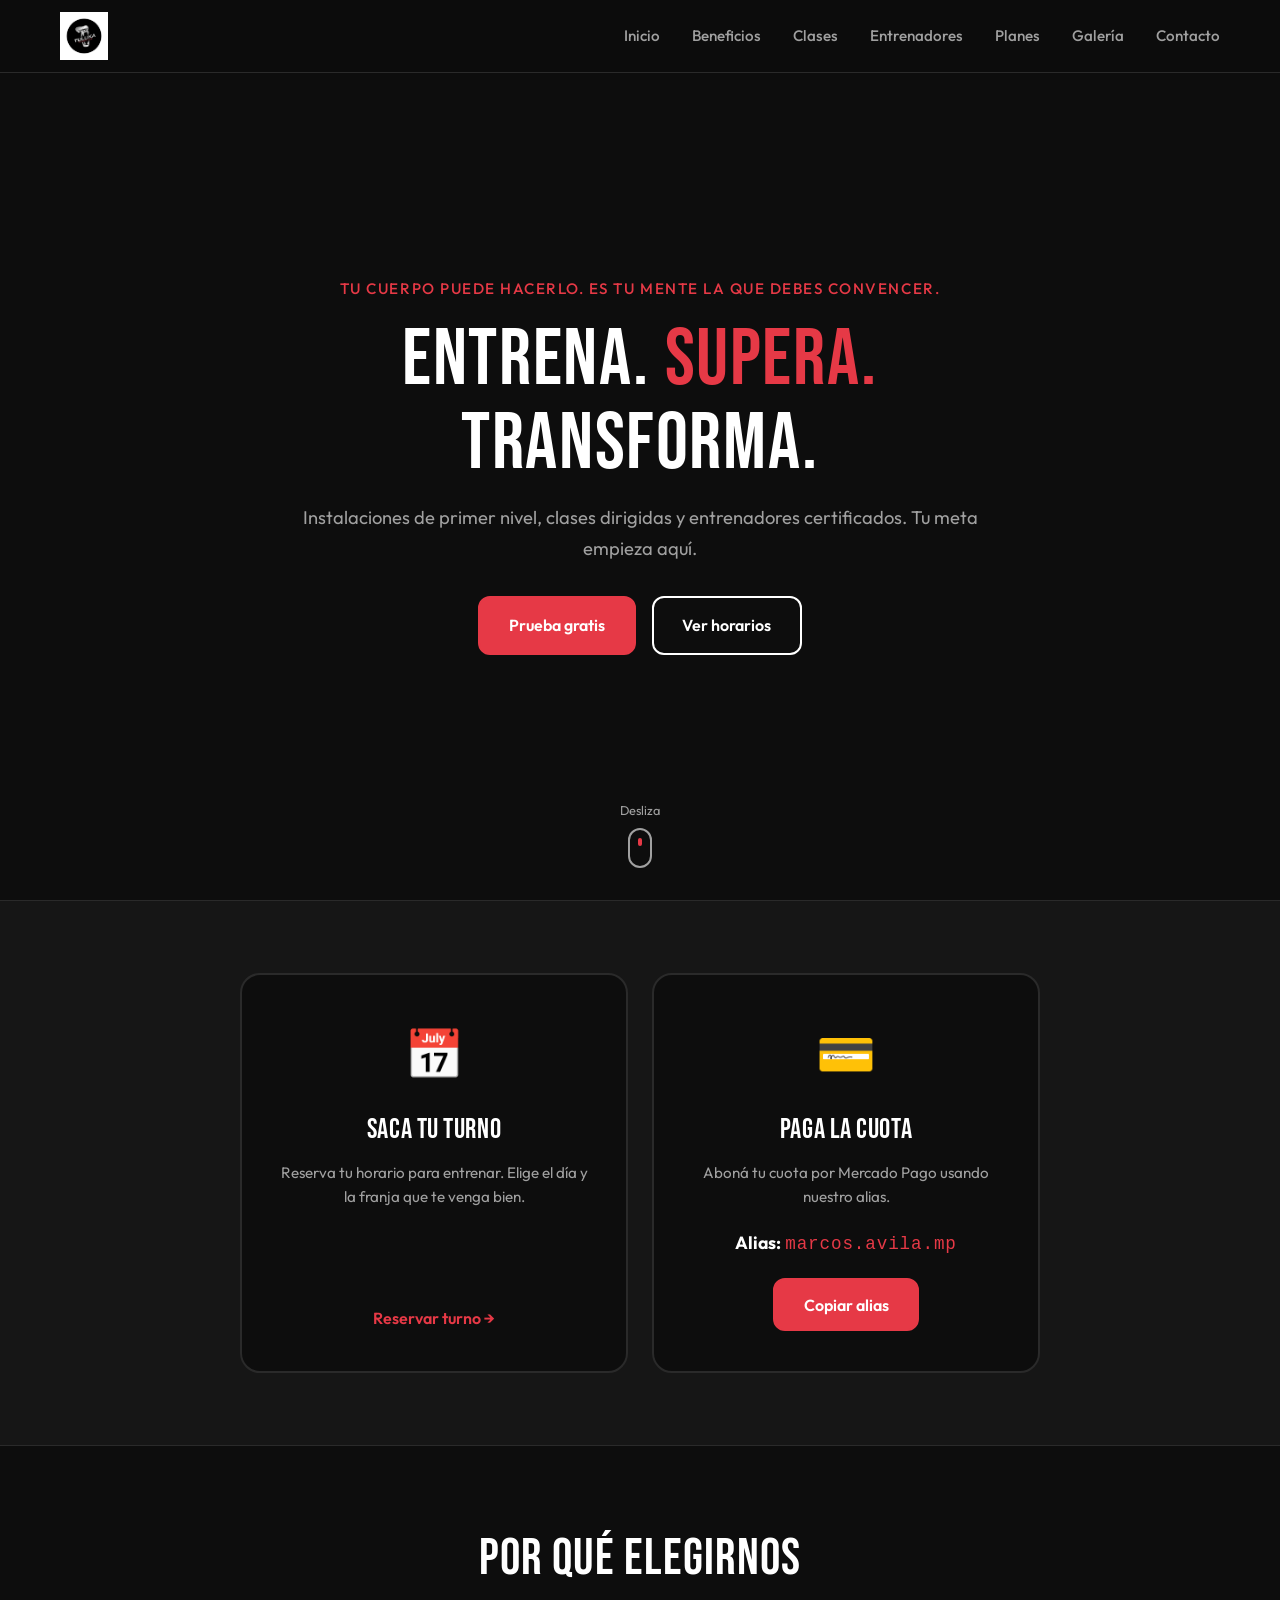
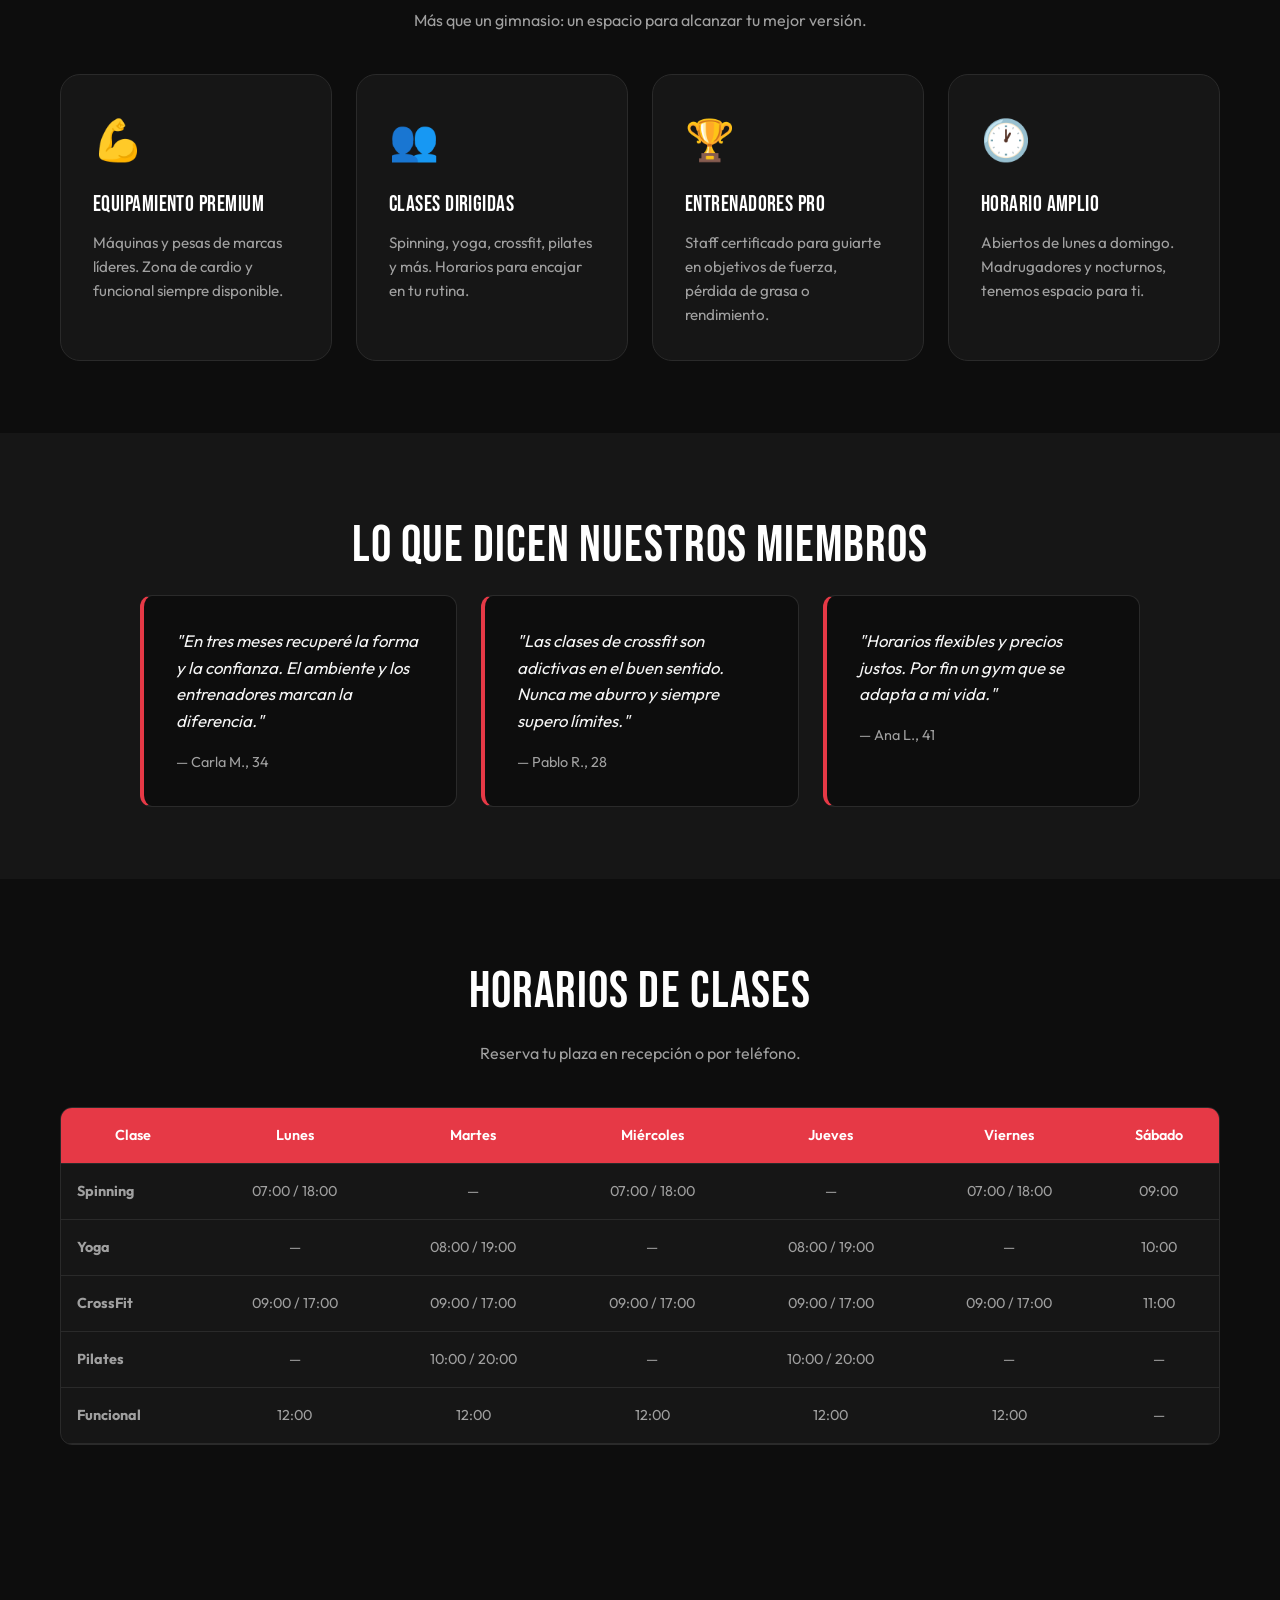
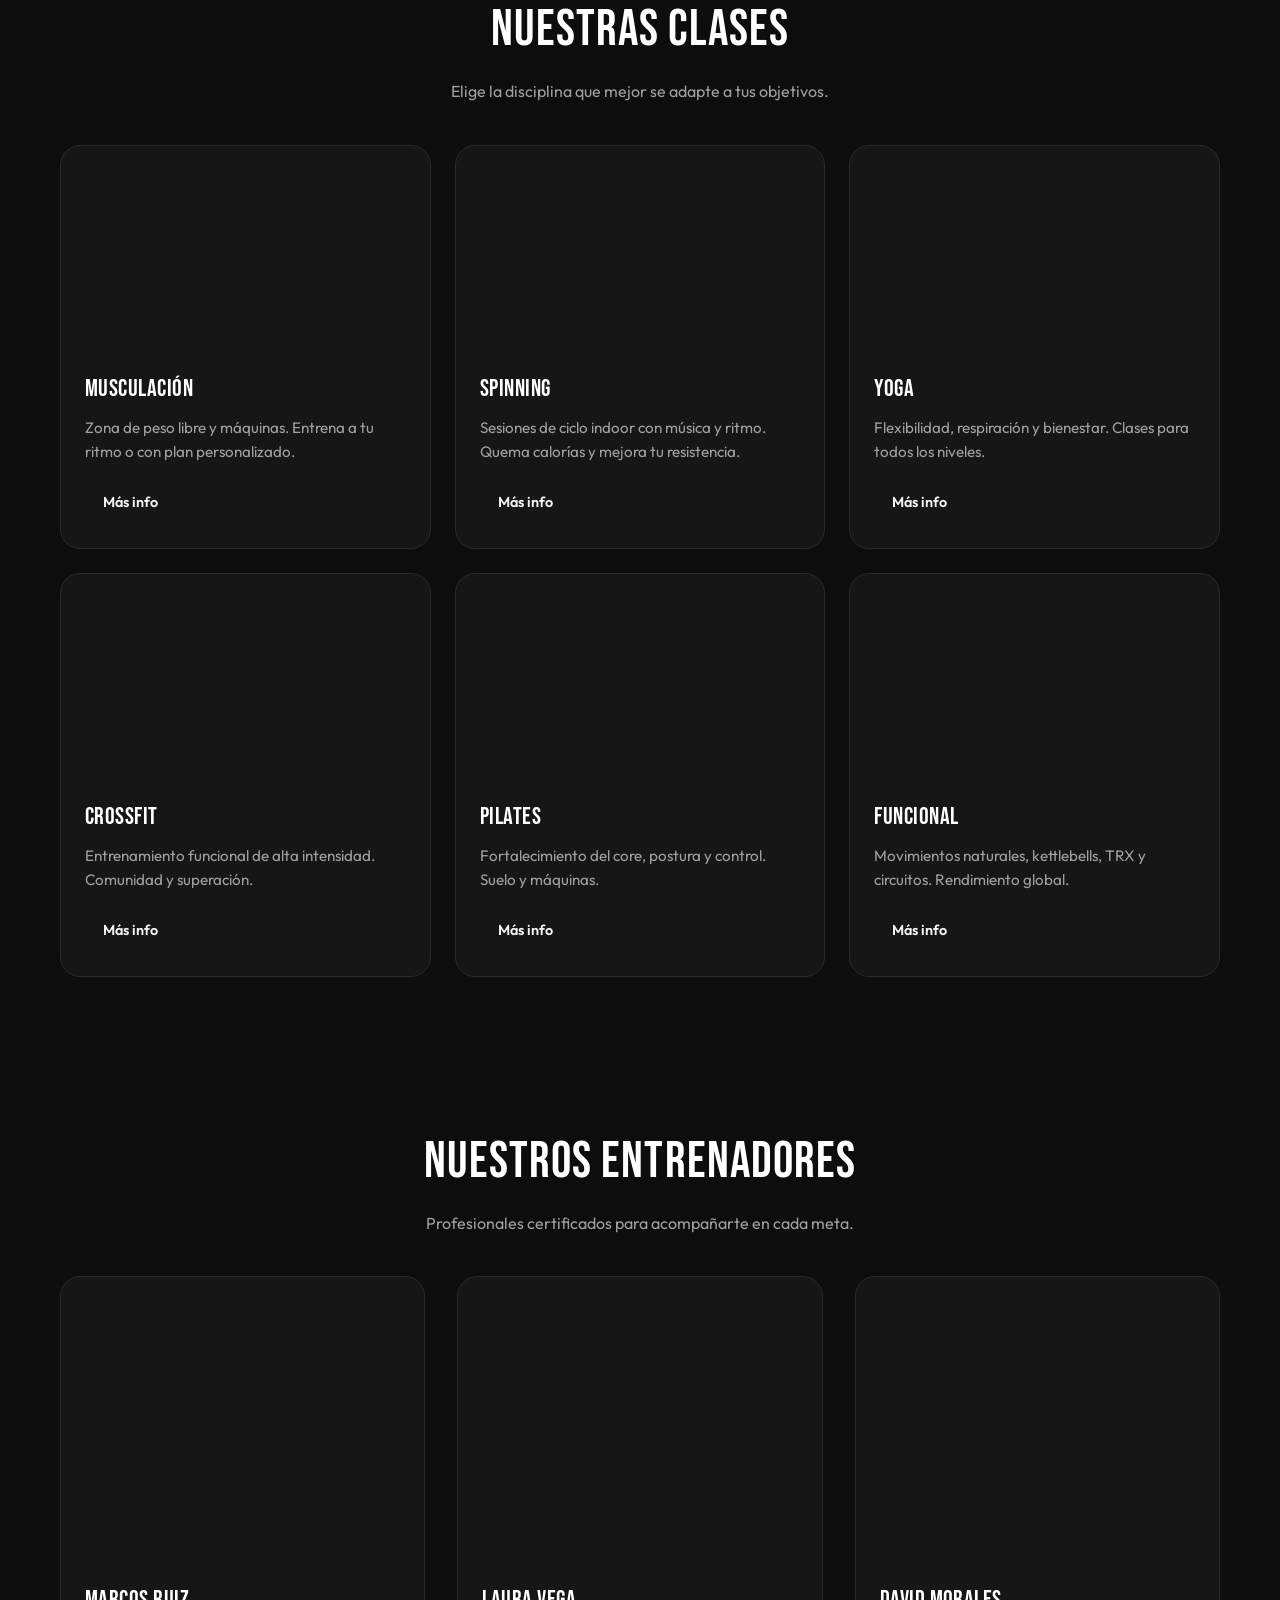
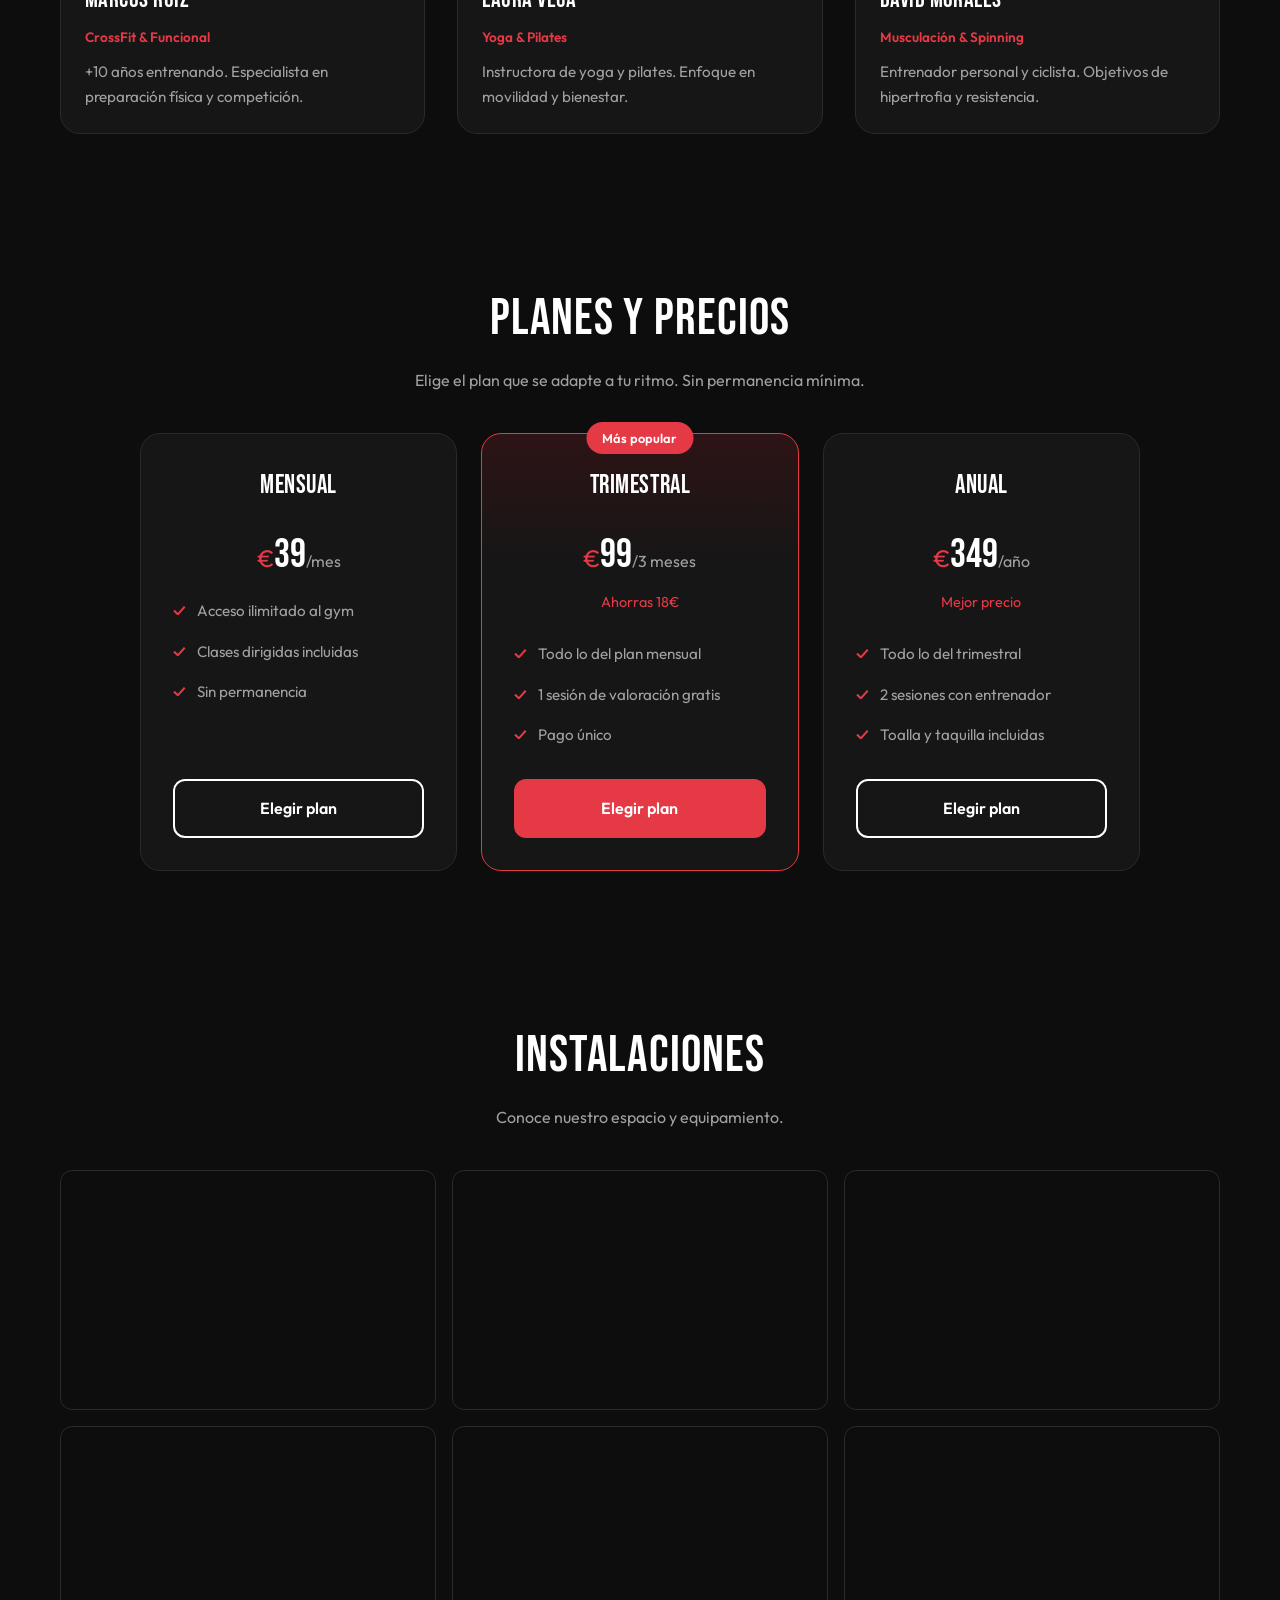
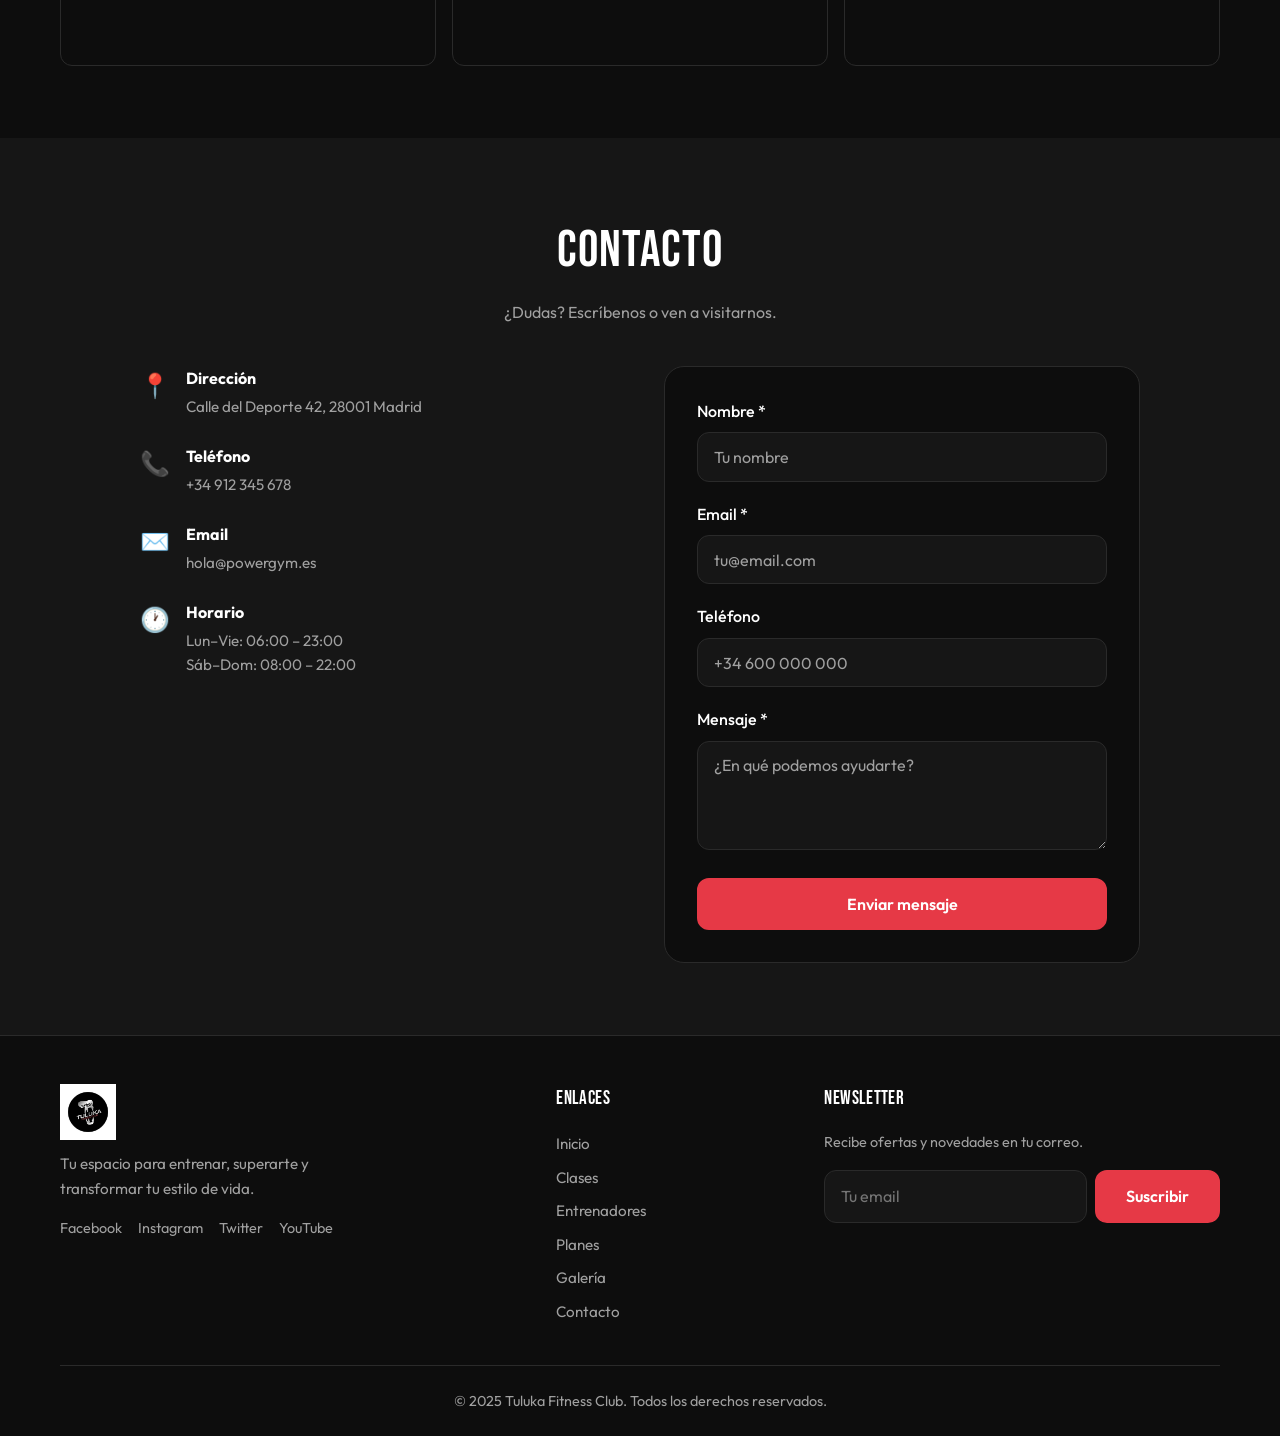
==== index.html @ 4adada81 "Turno: enlace a turnosweb. Pago: alias Mercado Pago marcos.avila.mp con botón copiar Made-with: Curs" ====
<!DOCTYPE html>
<html lang="es">
<head>
  <meta charset="UTF-8">
  <meta name="viewport" content="width=device-width, initial-scale=1.0">
  <title>Tuluka Fitness Club — Entrena. Supera. Transforma.</title>
  <meta name="description" content="Tuluka Fitness Club. Gimnasio con clases de musculación, spinning, yoga, crossfit y pilates. Planes flexibles y entrenadores profesionales.">
  <link rel="icon" href="images/logo.png" type="image/png">
  <link rel="preconnect" href="https://fonts.googleapis.com">
  <link rel="preconnect" href="https://fonts.gstatic.com" crossorigin>
  <link href="https://fonts.googleapis.com/css2?family=Bebas+Neue&family=Outfit:wght@300;400;500;600;700&display=swap" rel="stylesheet">
  <link rel="stylesheet" href="css/style.css">
</head>
<body>
  <!-- Navegación -->
  <header class="header" id="header">
    <div class="container header-inner">
      <a href="#" class="logo"><img src="images/logo.png" alt="Tuluka Fitness Club" class="logo-img"></a>
      <nav class="nav" id="nav">
        <ul class="nav-list">
          <li><a href="#inicio">Inicio</a></li>
          <li><a href="#beneficios">Beneficios</a></li>
          <li><a href="#clases">Clases</a></li>
          <li><a href="#entrenadores">Entrenadores</a></li>
          <li><a href="#planes">Planes</a></li>
          <li><a href="#galeria">Galería</a></li>
          <li><a href="#contacto">Contacto</a></li>
        </ul>
      </nav>
      <button class="btn-menu" id="btn-menu" aria-label="Abrir menú">
        <span></span>
        <span></span>
        <span></span>
      </button>
    </div>
  </header>

  <main>
    <!-- Hero -->
    <section class="hero" id="inicio">
      <div class="hero-bg"></div>
      <div class="hero-content container">
        <p class="hero-tag">Tu cuerpo puede hacerlo. Es tu mente la que debes convencer.</p>
        <h1 class="hero-title">Entrena. <span>Supera.</span> Transforma.</h1>
        <p class="hero-text">Instalaciones de primer nivel, clases dirigidas y entrenadores certificados. Tu meta empieza aquí.</p>
        <div class="hero-cta">
          <a href="#contacto" class="btn btn-primary">Prueba gratis</a>
          <a href="#clases" class="btn btn-outline">Ver horarios</a>
        </div>
      </div>
      <div class="hero-scroll">
        <span>Desliza</span>
        <div class="scroll-icon"></div>
      </div>
    </section>

    <!-- Accesos rápidos: turno y pago -->
    <section class="section quick-actions" id="accesos">
      <div class="container">
        <div class="quick-actions-grid">
          <a href="#" class="quick-action-card" id="link-turno" target="_blank" rel="noopener">
            <span class="quick-action-icon">📅</span>
            <h3>Saca tu turno</h3>
            <p>Reserva tu horario para entrenar. Elige el día y la franja que te venga bien.</p>
            <span class="quick-action-cta">Reservar turno →</span>
          </a>
          <div class="quick-action-card quick-action-card--alias" id="card-pago">
            <span class="quick-action-icon">💳</span>
            <h3>Paga la cuota</h3>
            <p>Aboná tu cuota por Mercado Pago usando nuestro alias.</p>
            <p class="quick-action-alias"><strong>Alias:</strong> <span id="alias-text">marcos.avila.mp</span></p>
            <button type="button" class="btn btn-primary btn-copy-alias" id="btn-copy-alias" data-alias="marcos.avila.mp">Copiar alias</button>
          </div>
        </div>
      </div>
    </section>

    <!-- Beneficios -->
    <section class="section benefits" id="beneficios">
      <div class="container">
        <h2 class="section-title">Por qué elegirnos</h2>
        <p class="section-subtitle">Más que un gimnasio: un espacio para alcanzar tu mejor versión.</p>
        <div class="benefits-grid">
          <article class="benefit-card reveal">
            <div class="benefit-icon">💪</div>
            <h3>Equipamiento premium</h3>
            <p>Máquinas y pesas de marcas líderes. Zona de cardio y funcional siempre disponible.</p>
          </article>
          <article class="benefit-card reveal">
            <div class="benefit-icon">👥</div>
            <h3>Clases dirigidas</h3>
            <p>Spinning, yoga, crossfit, pilates y más. Horarios para encajar en tu rutina.</p>
          </article>
          <article class="benefit-card reveal">
            <div class="benefit-icon">🏆</div>
            <h3>Entrenadores pro</h3>
            <p>Staff certificado para guiarte en objetivos de fuerza, pérdida de grasa o rendimiento.</p>
          </article>
          <article class="benefit-card reveal">
            <div class="benefit-icon">🕐</div>
            <h3>Horario amplio</h3>
            <p>Abiertos de lunes a domingo. Madrugadores y nocturnos, tenemos espacio para ti.</p>
          </article>
        </div>
      </div>
    </section>

    <!-- Testimonios -->
    <section class="section testimonials">
      <div class="container">
        <h2 class="section-title">Lo que dicen nuestros miembros</h2>
        <div class="testimonials-slider">
          <blockquote class="testimonial-card reveal">
            <p>"En tres meses recuperé la forma y la confianza. El ambiente y los entrenadores marcan la diferencia."</p>
            <footer>— Carla M., 34</footer>
          </blockquote>
          <blockquote class="testimonial-card reveal">
            <p>"Las clases de crossfit son adictivas en el buen sentido. Nunca me aburro y siempre supero límites."</p>
            <footer>— Pablo R., 28</footer>
          </blockquote>
          <blockquote class="testimonial-card reveal">
            <p>"Horarios flexibles y precios justos. Por fin un gym que se adapta a mi vida."</p>
            <footer>— Ana L., 41</footer>
          </blockquote>
        </div>
      </div>
    </section>

    <!-- Horarios destacados -->
    <section class="section schedules" id="horarios">
      <div class="container">
        <h2 class="section-title">Horarios de clases</h2>
        <p class="section-subtitle">Reserva tu plaza en recepción o por teléfono.</p>
        <div class="schedule-table-wrap reveal">
          <table class="schedule-table">
            <thead>
              <tr>
                <th>Clase</th>
                <th>Lunes</th>
                <th>Martes</th>
                <th>Miércoles</th>
                <th>Jueves</th>
                <th>Viernes</th>
                <th>Sábado</th>
              </tr>
            </thead>
            <tbody>
              <tr>
                <td><strong>Spinning</strong></td>
                <td>07:00 / 18:00</td>
                <td>—</td>
                <td>07:00 / 18:00</td>
                <td>—</td>
                <td>07:00 / 18:00</td>
                <td>09:00</td>
              </tr>
              <tr>
                <td><strong>Yoga</strong></td>
                <td>—</td>
                <td>08:00 / 19:00</td>
                <td>—</td>
                <td>08:00 / 19:00</td>
                <td>—</td>
                <td>10:00</td>
              </tr>
              <tr>
                <td><strong>CrossFit</strong></td>
                <td>09:00 / 17:00</td>
                <td>09:00 / 17:00</td>
                <td>09:00 / 17:00</td>
                <td>09:00 / 17:00</td>
                <td>09:00 / 17:00</td>
                <td>11:00</td>
              </tr>
              <tr>
                <td><strong>Pilates</strong></td>
                <td>—</td>
                <td>10:00 / 20:00</td>
                <td>—</td>
                <td>10:00 / 20:00</td>
                <td>—</td>
                <td>—</td>
              </tr>
              <tr>
                <td><strong>Funcional</strong></td>
                <td>12:00</td>
                <td>12:00</td>
                <td>12:00</td>
                <td>12:00</td>
                <td>12:00</td>
                <td>—</td>
              </tr>
            </tbody>
          </table>
        </div>
      </div>
    </section>

    <!-- Servicios / Clases -->
    <section class="section classes" id="clases">
      <div class="container">
        <h2 class="section-title">Nuestras clases</h2>
        <p class="section-subtitle">Elige la disciplina que mejor se adapte a tus objetivos.</p>
        <div class="classes-grid">
          <article class="class-card reveal">
            <div class="class-card-img" style="background-image: url('https://images.unsplash.com/photo-1534438327276-14e5300c3a48?w=600&q=80');"></div>
            <div class="class-card-content">
              <h3>Musculación</h3>
              <p>Zona de peso libre y máquinas. Entrena a tu ritmo o con plan personalizado.</p>
              <a href="#contacto" class="btn btn-small">Más info</a>
            </div>
          </article>
          <article class="class-card reveal">
            <div class="class-card-img" style="background-image: url('https://images.unsplash.com/photo-1541534741688-6078c6bfb5c5?w=600&q=80');"></div>
            <div class="class-card-content">
              <h3>Spinning</h3>
              <p>Sesiones de ciclo indoor con música y ritmo. Quema calorías y mejora tu resistencia.</p>
              <a href="#contacto" class="btn btn-small">Más info</a>
            </div>
          </article>
          <article class="class-card reveal">
            <div class="class-card-img" style="background-image: url('https://images.unsplash.com/photo-1544367567-0f2fcb009e0b?w=600&q=80');"></div>
            <div class="class-card-content">
              <h3>Yoga</h3>
              <p>Flexibilidad, respiración y bienestar. Clases para todos los niveles.</p>
              <a href="#contacto" class="btn btn-small">Más info</a>
            </div>
          </article>
          <article class="class-card reveal">
            <div class="class-card-img" style="background-image: url('https://images.unsplash.com/photo-1601422407692-ec4eeec5d9b3?w=600&q=80');"></div>
            <div class="class-card-content">
              <h3>CrossFit</h3>
              <p>Entrenamiento funcional de alta intensidad. Comunidad y superación.</p>
              <a href="#contacto" class="btn btn-small">Más info</a>
            </div>
          </article>
          <article class="class-card reveal">
            <div class="class-card-img" style="background-image: url('https://images.unsplash.com/photo-1518611012118-696072aa579a?w=600&q=80');"></div>
            <div class="class-card-content">
              <h3>Pilates</h3>
              <p>Fortalecimiento del core, postura y control. Suelo y máquinas.</p>
              <a href="#contacto" class="btn btn-small">Más info</a>
            </div>
          </article>
          <article class="class-card reveal">
            <div class="class-card-img" style="background-image: url('https://images.unsplash.com/photo-1571019614242-c5c5dee9f50b?w=600&q=80');"></div>
            <div class="class-card-content">
              <h3>Funcional</h3>
              <p>Movimientos naturales, kettlebells, TRX y circuitos. Rendimiento global.</p>
              <a href="#contacto" class="btn btn-small">Más info</a>
            </div>
          </article>
        </div>
      </div>
    </section>

    <!-- Entrenadores -->
    <section class="section trainers" id="entrenadores">
      <div class="container">
        <h2 class="section-title">Nuestros entrenadores</h2>
        <p class="section-subtitle">Profesionales certificados para acompañarte en cada meta.</p>
        <div class="trainers-grid">
          <article class="trainer-card reveal">
            <div class="trainer-photo" style="background-image: url('https://images.unsplash.com/photo-1571019613454-1cb2f99b2d8b?w=400&q=80');"></div>
            <div class="trainer-info">
              <h3>Marcos Ruiz</h3>
              <span class="trainer-specialty">CrossFit & Funcional</span>
              <p>+10 años entrenando. Especialista en preparación física y competición.</p>
            </div>
          </article>
          <article class="trainer-card reveal">
            <div class="trainer-photo" style="background-image: url('https://images.unsplash.com/photo-1594381898411-846e7d193883?w=400&q=80');"></div>
            <div class="trainer-info">
              <h3>Laura Vega</h3>
              <span class="trainer-specialty">Yoga & Pilates</span>
              <p>Instructora de yoga y pilates. Enfoque en movilidad y bienestar.</p>
            </div>
          </article>
          <article class="trainer-card reveal">
            <div class="trainer-photo" style="background-image: url('https://images.unsplash.com/photo-1583454110551-21f2fa2afe61?w=400&q=80');"></div>
            <div class="trainer-info">
              <h3>David Morales</h3>
              <span class="trainer-specialty">Musculación & Spinning</span>
              <p>Entrenador personal y ciclista. Objetivos de hipertrofia y resistencia.</p>
            </div>
          </article>
        </div>
      </div>
    </section>

    <!-- Planes y precios -->
    <section class="section plans" id="planes">
      <div class="container">
        <h2 class="section-title">Planes y precios</h2>
        <p class="section-subtitle">Elige el plan que se adapte a tu ritmo. Sin permanencia mínima.</p>
        <div class="plans-grid">
          <article class="plan-card reveal">
            <h3>Mensual</h3>
            <div class="plan-price"><span class="currency">€</span>39<span>/mes</span></div>
            <ul class="plan-features">
              <li>Acceso ilimitado al gym</li>
              <li>Clases dirigidas incluidas</li>
              <li>Sin permanencia</li>
            </ul>
            <a href="#contacto" class="btn btn-outline">Elegir plan</a>
          </article>
          <article class="plan-card plan-featured reveal">
            <span class="plan-badge">Más popular</span>
            <h3>Trimestral</h3>
            <div class="plan-price"><span class="currency">€</span>99<span>/3 meses</span></div>
            <p class="plan-save">Ahorras 18€</p>
            <ul class="plan-features">
              <li>Todo lo del plan mensual</li>
              <li>1 sesión de valoración gratis</li>
              <li>Pago único</li>
            </ul>
            <a href="#contacto" class="btn btn-primary">Elegir plan</a>
          </article>
          <article class="plan-card reveal">
            <h3>Anual</h3>
            <div class="plan-price"><span class="currency">€</span>349<span>/año</span></div>
            <p class="plan-save">Mejor precio</p>
            <ul class="plan-features">
              <li>Todo lo del trimestral</li>
              <li>2 sesiones con entrenador</li>
              <li>Toalla y taquilla incluidas</li>
            </ul>
            <a href="#contacto" class="btn btn-outline">Elegir plan</a>
          </article>
        </div>
      </div>
    </section>

    <!-- Galería -->
    <section class="section gallery" id="galeria">
      <div class="container">
        <h2 class="section-title">Instalaciones</h2>
        <p class="section-subtitle">Conoce nuestro espacio y equipamiento.</p>
        <div class="gallery-grid">
          <div class="gallery-item reveal" style="background-image: url('https://images.unsplash.com/photo-1534438327276-14e5300c3a48?w=800&q=80');"></div>
          <div class="gallery-item reveal" style="background-image: url('https://images.unsplash.com/photo-1583454110551-21f2fa2afe61?w=800&q=80');"></div>
          <div class="gallery-item reveal" style="background-image: url('https://images.unsplash.com/photo-1571019614242-c5c5dee9f50b?w=800&q=80');"></div>
          <div class="gallery-item reveal" style="background-image: url('https://images.unsplash.com/photo-1541534741688-6078c6bfb5c5?w=800&q=80');"></div>
          <div class="gallery-item reveal" style="background-image: url('https://images.unsplash.com/photo-1544367567-0f2fcb009e0b?w=800&q=80');"></div>
          <div class="gallery-item reveal" style="background-image: url('https://images.unsplash.com/photo-1601422407692-ec4eeec5d9b3?w=800&q=80');"></div>
        </div>
      </div>
    </section>

    <!-- Contacto -->
    <section class="section contact" id="contacto">
      <div class="container">
        <h2 class="section-title">Contacto</h2>
        <p class="section-subtitle">¿Dudas? Escríbenos o ven a visitarnos.</p>
        <div class="contact-grid">
          <div class="contact-info reveal">
            <div class="contact-item">
              <span class="contact-icon">📍</span>
              <div>
                <strong>Dirección</strong>
                <p>Calle del Deporte 42, 28001 Madrid</p>
              </div>
            </div>
            <div class="contact-item">
              <span class="contact-icon">📞</span>
              <div>
                <strong>Teléfono</strong>
                <p><a href="tel:+34912345678">+34 912 345 678</a></p>
              </div>
            </div>
            <div class="contact-item">
              <span class="contact-icon">✉️</span>
              <div>
                <strong>Email</strong>
                <p><a href="mailto:hola@tuluka.es">hola@powergym.es</a></p>
              </div>
            </div>
            <div class="contact-item">
              <span class="contact-icon">🕐</span>
              <div>
                <strong>Horario</strong>
                <p>Lun–Vie: 06:00 – 23:00<br>Sáb–Dom: 08:00 – 22:00</p>
              </div>
            </div>
            <div class="contact-map reveal">
              <iframe src="https://www.google.com/maps/embed?pb=!1m18!1m12!1m3!1d3037.497030825!2d-3.70379!3d40.4168!2m3!1f0!2f0!3f0!3m2!1i1024!2i768!4f13.1!3m3!1m2!1s0x0%3A0x0!2zNDDCsDI1JzAwLjUiTiAzwrA0MicyMTMuNiJF!5e0!3m2!1ses!2ses!4v1640000000000!5m2!1ses!2ses" width="100%" height="220" style="border:0; border-radius: 8px;" allowfullscreen="" loading="lazy" title="Ubicación Tuluka Fitness Club"></iframe>
            </div>
          </div>
          <form class="contact-form reveal" id="contact-form" novalidate>
            <div class="form-group">
              <label for="name">Nombre *</label>
              <input type="text" id="name" name="name" required placeholder="Tu nombre">
              <span class="form-error" id="name-error"></span>
            </div>
            <div class="form-group">
              <label for="email">Email *</label>
              <input type="email" id="email" name="email" required placeholder="tu@email.com">
              <span class="form-error" id="email-error"></span>
            </div>
            <div class="form-group">
              <label for="phone">Teléfono</label>
              <input type="tel" id="phone" name="phone" placeholder="+34 600 000 000">
            </div>
            <div class="form-group">
              <label for="message">Mensaje *</label>
              <textarea id="message" name="message" required rows="4" placeholder="¿En qué podemos ayudarte?"></textarea>
              <span class="form-error" id="message-error"></span>
            </div>
            <button type="submit" class="btn btn-primary btn-block">Enviar mensaje</button>
          </form>
        </div>
      </div>
    </section>
  </main>

  <!-- Footer -->
  <footer class="footer">
    <div class="container">
      <div class="footer-grid">
        <div class="footer-brand">
          <a href="#" class="logo"><img src="images/logo.png" alt="Tuluka Fitness Club" class="logo-img"></a>
          <p>Tu espacio para entrenar, superarte y transformar tu estilo de vida.</p>
          <div class="social-links">
            <a href="https://facebook.com" target="_blank" rel="noopener" aria-label="Facebook">Facebook</a>
            <a href="https://instagram.com" target="_blank" rel="noopener" aria-label="Instagram">Instagram</a>
            <a href="https://twitter.com" target="_blank" rel="noopener" aria-label="Twitter">Twitter</a>
            <a href="https://youtube.com" target="_blank" rel="noopener" aria-label="YouTube">YouTube</a>
          </div>
        </div>
        <div class="footer-links">
          <h4>Enlaces</h4>
          <ul>
            <li><a href="#inicio">Inicio</a></li>
            <li><a href="#clases">Clases</a></li>
            <li><a href="#entrenadores">Entrenadores</a></li>
            <li><a href="#planes">Planes</a></li>
            <li><a href="#galeria">Galería</a></li>
            <li><a href="#contacto">Contacto</a></li>
          </ul>
        </div>
        <div class="footer-newsletter">
          <h4>Newsletter</h4>
          <p>Recibe ofertas y novedades en tu correo.</p>
          <form class="newsletter-form" id="newsletter-form">
            <input type="email" id="newsletter-email" placeholder="Tu email" required>
            <button type="submit" class="btn btn-primary">Suscribir</button>
          </form>
        </div>
      </div>
      <div class="footer-bottom">
        <p>&copy; 2025 Tuluka Fitness Club. Todos los derechos reservados.</p>
      </div>
    </div>
  </footer>

  <script src="js/main.js"></script>
</body>
</html>
---- css/style.css ----
/* ===== Variables ===== */
:root {
  --bg-dark: #0d0d0d;
  --bg-card: #161616;
  --bg-card-hover: #1c1c1c;
  --accent: #e63946;
  --accent-hover: #ff4757;
  --accent-soft: rgba(230, 57, 70, 0.15);
  --text: #f5f5f5;
  --text-muted: #a0a0a0;
  --border: #2a2a2a;
  --white: #ffffff;
  --font-heading: 'Bebas Neue', sans-serif;
  --font-body: 'Outfit', sans-serif;
  --radius: 12px;
  --radius-lg: 20px;
  --shadow: 0 10px 40px rgba(0, 0, 0, 0.4);
  --transition: 0.3s ease;
}

/* ===== Reset & Base ===== */
*, *::before, *::after {
  box-sizing: border-box;
  margin: 0;
  padding: 0;
}

html {
  scroll-behavior: smooth;
}

body {
  font-family: var(--font-body);
  background: var(--bg-dark);
  color: var(--text);
  line-height: 1.6;
  overflow-x: hidden;
}

a {
  color: inherit;
  text-decoration: none;
  transition: color var(--transition);
}

ul {
  list-style: none;
}

img {
  max-width: 100%;
  height: auto;
  display: block;
}

/* ===== Layout ===== */
.container {
  width: 100%;
  max-width: 1200px;
  margin: 0 auto;
  padding: 0 1.25rem;
}

.section {
  padding: 4.5rem 0;
}

.section-title {
  font-family: var(--font-heading);
  font-size: clamp(2.2rem, 5vw, 3.2rem);
  font-weight: 400;
  letter-spacing: 0.02em;
  text-align: center;
  margin-bottom: 0.5rem;
  color: var(--white);
}

.section-subtitle {
  text-align: center;
  color: var(--text-muted);
  margin-bottom: 2.5rem;
  max-width: 560px;
  margin-left: auto;
  margin-right: auto;
}

/* ===== Header ===== */
.header {
  position: fixed;
  top: 0;
  left: 0;
  right: 0;
  z-index: 1000;
  background: rgba(13, 13, 13, 0.95);
  backdrop-filter: blur(10px);
  border-bottom: 1px solid var(--border);
  transition: background var(--transition);
}

.header.scrolled .header-inner {
  height: 64px;
}

.header-inner {
  display: flex;
  align-items: center;
  justify-content: space-between;
  height: 72px;
  transition: height var(--transition);
}

.logo {
  display: flex;
  align-items: center;
  font-family: var(--font-heading);
  font-size: 1.75rem;
  letter-spacing: 0.05em;
  color: var(--white);
}

.logo-img {
  height: 48px;
  width: auto;
  display: block;
  object-fit: contain;
}

.logo span {
  color: var(--accent);
}

.nav-list {
  display: flex;
  gap: 2rem;
}

.nav-list a {
  font-weight: 500;
  font-size: 0.95rem;
  color: var(--text-muted);
}

.nav-list a:hover {
  color: var(--accent);
}

/* Mobile menu button */
.btn-menu {
  display: none;
  flex-direction: column;
  justify-content: center;
  gap: 6px;
  width: 44px;
  height: 44px;
  background: transparent;
  border: none;
  cursor: pointer;
  padding: 8px;
  color: var(--white);
}

.btn-menu span {
  display: block;
  width: 24px;
  height: 2px;
  background: currentColor;
  transition: var(--transition);
}

.btn-menu.is-open span:nth-child(1) {
  transform: rotate(45deg) translate(5px, 5px);
}

.btn-menu.is-open span:nth-child(2) {
  opacity: 0;
}

.btn-menu.is-open span:nth-child(3) {
  transform: rotate(-45deg) translate(5px, -5px);
}

/* ===== Buttons ===== */
.btn {
  display: inline-flex;
  align-items: center;
  justify-content: center;
  padding: 0.9rem 1.8rem;
  font-family: var(--font-body);
  font-size: 1rem;
  font-weight: 600;
  border-radius: var(--radius);
  border: 2px solid transparent;
  cursor: pointer;
  transition: var(--transition);
}

.btn-primary {
  background: var(--accent);
  color: var(--white);
  border-color: var(--accent);
}

.btn-primary:hover {
  background: var(--accent-hover);
  border-color: var(--accent-hover);
  transform: translateY(-2px);
  box-shadow: 0 6px 20px rgba(230, 57, 70, 0.4);
}

.btn-outline {
  background: transparent;
  color: var(--white);
  border-color: var(--white);
}

.btn-outline:hover {
  background: var(--white);
  color: var(--bg-dark);
}

.btn-small {
  padding: 0.5rem 1rem;
  font-size: 0.9rem;
}

.btn-block {
  width: 100%;
}

/* ===== Hero ===== */
.hero {
  position: relative;
  min-height: 100vh;
  display: flex;
  align-items: center;
  justify-content: center;
  padding: 6rem 0 4rem;
  overflow: hidden;
}

.hero-bg {
  position: absolute;
  inset: 0;
  background: linear-gradient(135deg, rgba(13, 13, 13, 0.92) 0%, rgba(13, 13, 13, 0.7) 50%), url('https://images.unsplash.com/photo-1534438327276-14e5300c3a48?w=1920&q=85') center/cover no-repeat;
  z-index: -1;
}

.hero-content {
  text-align: center;
  max-width: 720px;
}

.hero-tag {
  font-size: 0.95rem;
  color: var(--accent);
  font-weight: 500;
  margin-bottom: 1rem;
  text-transform: uppercase;
  letter-spacing: 0.1em;
}

.hero-title {
  font-family: var(--font-heading);
  font-size: clamp(3rem, 8vw, 5rem);
  font-weight: 400;
  line-height: 1.05;
  letter-spacing: 0.02em;
  margin-bottom: 1rem;
  color: var(--white);
}

.hero-title span {
  color: var(--accent);
}

.hero-text {
  font-size: 1.15rem;
  color: var(--text-muted);
  margin-bottom: 2rem;
  line-height: 1.7;
}

.hero-cta {
  display: flex;
  flex-wrap: wrap;
  gap: 1rem;
  justify-content: center;
}

.hero-scroll {
  position: absolute;
  bottom: 2rem;
  left: 50%;
  transform: translateX(-50%);
  display: flex;
  flex-direction: column;
  align-items: center;
  gap: 0.5rem;
  color: var(--text-muted);
  font-size: 0.8rem;
}

.scroll-icon {
  width: 24px;
  height: 40px;
  border: 2px solid var(--text-muted);
  border-radius: 12px;
  position: relative;
}

.scroll-icon::after {
  content: '';
  position: absolute;
  top: 8px;
  left: 50%;
  transform: translateX(-50%);
  width: 4px;
  height: 8px;
  background: var(--accent);
  border-radius: 2px;
  animation: scrollBounce 2s infinite;
}

@keyframes scrollBounce {
  0%, 100% { opacity: 1; transform: translateX(-50%) translateY(0); }
  50% { opacity: 0.3; transform: translateX(-50%) translateY(8px); }
}

/* ===== Accesos rápidos (turno y pago) ===== */
.quick-actions {
  background: var(--bg-card);
  border-top: 1px solid var(--border);
  border-bottom: 1px solid var(--border);
}

.quick-actions-grid {
  display: grid;
  grid-template-columns: repeat(2, 1fr);
  gap: 1.5rem;
  max-width: 800px;
  margin: 0 auto;
}

.quick-action-card {
  display: flex;
  flex-direction: column;
  align-items: center;
  text-align: center;
  padding: 2.5rem 2rem;
  background: var(--bg-dark);
  border: 2px solid var(--border);
  border-radius: var(--radius-lg);
  transition: var(--transition);
  color: inherit;
}

.quick-action-card:hover {
  border-color: var(--accent);
  transform: translateY(-4px);
  box-shadow: var(--shadow);
}

.quick-action-card .quick-action-icon {
  font-size: 3rem;
  margin-bottom: 1rem;
}

.quick-action-card h3 {
  font-family: var(--font-heading);
  font-size: 1.75rem;
  font-weight: 400;
  letter-spacing: 0.02em;
  margin-bottom: 0.5rem;
  color: var(--white);
}

.quick-action-card p {
  color: var(--text-muted);
  font-size: 0.95rem;
  margin-bottom: 1.25rem;
  flex: 1;
}

.quick-action-cta {
  font-weight: 600;
  color: var(--accent);
  font-size: 1rem;
}

.quick-action-card:hover .quick-action-cta {
  text-decoration: underline;
}

.quick-action-card--alias {
  cursor: default;
}

.quick-action-card--alias:hover {
  transform: none;
}

.quick-action-alias {
  margin-bottom: 1rem !important;
  font-size: 1.1rem !important;
  color: var(--white) !important;
}

.quick-action-alias span {
  font-family: monospace;
  letter-spacing: 0.05em;
  color: var(--accent);
}

.btn-copy-alias {
  margin-top: 0.25rem;
}

@media (max-width: 600px) {
  .quick-actions-grid {
    grid-template-columns: 1fr;
  }
}

/* ===== Benefits ===== */
.benefits-grid {
  display: grid;
  grid-template-columns: repeat(auto-fit, minmax(240px, 1fr));
  gap: 1.5rem;
}

.benefit-card {
  background: var(--bg-card);
  border: 1px solid var(--border);
  border-radius: var(--radius-lg);
  padding: 2rem;
  transition: var(--transition);
}

.benefit-card:hover {
  background: var(--bg-card-hover);
  border-color: var(--accent);
  transform: translateY(-4px);
  box-shadow: var(--shadow);
}

.benefit-icon {
  font-size: 2.5rem;
  margin-bottom: 1rem;
}

.benefit-card h3 {
  font-family: var(--font-heading);
  font-size: 1.4rem;
  font-weight: 400;
  letter-spacing: 0.02em;
  margin-bottom: 0.5rem;
  color: var(--white);
}

.benefit-card p {
  color: var(--text-muted);
  font-size: 0.95rem;
}

/* ===== Testimonials ===== */
.testimonials {
  background: var(--bg-card);
}

.testimonials-slider {
  display: grid;
  grid-template-columns: repeat(auto-fit, minmax(280px, 1fr));
  gap: 1.5rem;
  max-width: 1000px;
  margin: 0 auto;
}

.testimonial-card {
  background: var(--bg-dark);
  border: 1px solid var(--border);
  border-radius: var(--radius);
  padding: 2rem;
  border-left: 4px solid var(--accent);
}

.testimonial-card p {
  font-size: 1.05rem;
  font-style: italic;
  color: var(--text);
  margin-bottom: 1rem;
}

.testimonial-card footer {
  color: var(--text-muted);
  font-size: 0.9rem;
}

/* ===== Schedule ===== */
.schedule-table-wrap {
  overflow-x: auto;
  border-radius: var(--radius);
  border: 1px solid var(--border);
  background: var(--bg-card);
}

.schedule-table {
  width: 100%;
  border-collapse: collapse;
  font-size: 0.9rem;
}

.schedule-table th,
.schedule-table td {
  padding: 1rem;
  text-align: center;
  border-bottom: 1px solid var(--border);
}

.schedule-table th {
  background: var(--accent);
  color: var(--white);
  font-weight: 600;
}

.schedule-table td:first-child {
  text-align: left;
  font-weight: 500;
}

.schedule-table tbody tr:hover {
  background: var(--bg-card-hover);
}

.schedule-table td {
  color: var(--text-muted);
}

/* ===== Classes ===== */
.classes-grid {
  display: grid;
  grid-template-columns: repeat(auto-fit, minmax(320px, 1fr));
  gap: 1.5rem;
}

.class-card {
  background: var(--bg-card);
  border-radius: var(--radius-lg);
  overflow: hidden;
  border: 1px solid var(--border);
  transition: var(--transition);
}

.class-card:hover {
  border-color: var(--accent);
  transform: translateY(-4px);
  box-shadow: var(--shadow);
}

.class-card-img {
  height: 200px;
  background-size: cover;
  background-position: center;
  transition: transform 0.5s ease;
}

.class-card:hover .class-card-img {
  transform: scale(1.05);
}

.class-card-content {
  padding: 1.5rem;
}

.class-card-content h3 {
  font-family: var(--font-heading);
  font-size: 1.5rem;
  font-weight: 400;
  letter-spacing: 0.02em;
  margin-bottom: 0.5rem;
  color: var(--white);
}

.class-card-content p {
  color: var(--text-muted);
  font-size: 0.95rem;
  margin-bottom: 1rem;
}

/* ===== Trainers ===== */
.trainers-grid {
  display: grid;
  grid-template-columns: repeat(auto-fit, minmax(280px, 1fr));
  gap: 2rem;
}

.trainer-card {
  background: var(--bg-card);
  border-radius: var(--radius-lg);
  overflow: hidden;
  border: 1px solid var(--border);
  transition: var(--transition);
}

.trainer-card:hover {
  border-color: var(--accent);
  transform: translateY(-4px);
  box-shadow: var(--shadow);
}

.trainer-photo {
  height: 280px;
  background-size: cover;
  background-position: center;
}

.trainer-info {
  padding: 1.5rem;
}

.trainer-info h3 {
  font-family: var(--font-heading);
  font-size: 1.5rem;
  font-weight: 400;
  letter-spacing: 0.02em;
  margin-bottom: 0.25rem;
  color: var(--white);
}

.trainer-specialty {
  display: inline-block;
  font-size: 0.85rem;
  color: var(--accent);
  font-weight: 600;
  margin-bottom: 0.75rem;
}

.trainer-info p {
  color: var(--text-muted);
  font-size: 0.95rem;
}

/* ===== Plans ===== */
.plans-grid {
  display: grid;
  grid-template-columns: repeat(auto-fit, minmax(280px, 1fr));
  gap: 1.5rem;
  align-items: stretch;
  max-width: 1000px;
  margin: 0 auto;
}

.plan-card {
  background: var(--bg-card);
  border: 1px solid var(--border);
  border-radius: var(--radius-lg);
  padding: 2rem;
  position: relative;
  display: flex;
  flex-direction: column;
  transition: var(--transition);
}

.plan-card:hover {
  border-color: var(--accent);
  transform: translateY(-4px);
  box-shadow: var(--shadow);
}

.plan-card.plan-featured {
  border-color: var(--accent);
  background: linear-gradient(180deg, var(--accent-soft) 0%, var(--bg-card) 30%);
}

.plan-badge {
  position: absolute;
  top: -12px;
  left: 50%;
  transform: translateX(-50%);
  background: var(--accent);
  color: var(--white);
  font-size: 0.8rem;
  font-weight: 600;
  padding: 0.35rem 1rem;
  border-radius: 20px;
}

.plan-card h3 {
  font-family: var(--font-heading);
  font-size: 1.6rem;
  font-weight: 400;
  letter-spacing: 0.02em;
  margin-bottom: 1rem;
  color: var(--white);
  text-align: center;
}

.plan-price {
  font-family: var(--font-heading);
  font-size: 2.5rem;
  color: var(--white);
  margin-bottom: 0.25rem;
  text-align: center;
}

.plan-price .currency {
  font-size: 1.5rem;
  color: var(--accent);
}

.plan-price span {
  font-family: var(--font-body);
  font-size: 1rem;
  font-weight: 400;
  color: var(--text-muted);
}

.plan-save {
  text-align: center;
  font-size: 0.9rem;
  color: var(--accent);
  margin-bottom: 1.25rem;
}

.plan-features {
  flex: 1;
  margin-bottom: 1.5rem;
}

.plan-features li {
  padding: 0.5rem 0;
  padding-left: 1.5rem;
  position: relative;
  color: var(--text-muted);
  font-size: 0.95rem;
}

.plan-features li::before {
  content: '✓';
  position: absolute;
  left: 0;
  color: var(--accent);
  font-weight: bold;
}

.plan-card .btn {
  margin-top: auto;
}

/* ===== Gallery ===== */
.gallery-grid {
  display: grid;
  grid-template-columns: repeat(auto-fit, minmax(280px, 1fr));
  gap: 1rem;
}

.gallery-item {
  height: 240px;
  background-size: cover;
  background-position: center;
  border-radius: var(--radius);
  border: 1px solid var(--border);
  transition: var(--transition);
}

.gallery-item:hover {
  transform: scale(1.02);
  border-color: var(--accent);
  box-shadow: var(--shadow);
}

/* ===== Contact ===== */
.contact {
  background: var(--bg-card);
}

.contact-grid {
  display: grid;
  grid-template-columns: 1fr 1fr;
  gap: 3rem;
  align-items: start;
  max-width: 1000px;
  margin: 0 auto;
}

.contact-item {
  display: flex;
  gap: 1rem;
  margin-bottom: 1.5rem;
}

.contact-icon {
  font-size: 1.5rem;
  flex-shrink: 0;
}

.contact-item strong {
  display: block;
  color: var(--white);
  margin-bottom: 0.25rem;
}

.contact-item p,
.contact-item a {
  color: var(--text-muted);
  font-size: 0.95rem;
}

.contact-item a:hover {
  color: var(--accent);
}

.contact-map {
  margin-top: 1rem;
}

.contact-form {
  background: var(--bg-dark);
  padding: 2rem;
  border-radius: var(--radius-lg);
  border: 1px solid var(--border);
}

.form-group {
  margin-bottom: 1.25rem;
}

.form-group label {
  display: block;
  font-weight: 500;
  margin-bottom: 0.5rem;
  color: var(--white);
}

.form-group input,
.form-group textarea {
  width: 100%;
  padding: 0.85rem 1rem;
  font-family: var(--font-body);
  font-size: 1rem;
  background: var(--bg-card);
  border: 1px solid var(--border);
  border-radius: var(--radius);
  color: var(--text);
  transition: border-color var(--transition);
}

.form-group input::placeholder,
.form-group textarea::placeholder {
  color: var(--text-muted);
}

.form-group input:focus,
.form-group textarea:focus {
  outline: none;
  border-color: var(--accent);
}

.form-group input.error,
.form-group textarea.error {
  border-color: var(--accent);
}

.form-error {
  display: block;
  font-size: 0.85rem;
  color: var(--accent);
  margin-top: 0.35rem;
}

/* ===== Footer ===== */
.footer {
  background: var(--bg-dark);
  border-top: 1px solid var(--border);
  padding: 3rem 0 1.5rem;
}

.footer-grid {
  display: grid;
  grid-template-columns: 2fr 1fr 1.5fr;
  gap: 2.5rem;
  margin-bottom: 2rem;
}

.footer-brand .logo {
  margin-bottom: 0.75rem;
}

.footer-brand .logo-img {
  height: 56px;
}

.footer-brand p {
  color: var(--text-muted);
  font-size: 0.95rem;
  margin-bottom: 1rem;
  max-width: 280px;
}

.social-links {
  display: flex;
  gap: 1rem;
}

.social-links a {
  color: var(--text-muted);
  font-size: 0.9rem;
}

.social-links a:hover {
  color: var(--accent);
}

.footer-links h4,
.footer-newsletter h4 {
  font-family: var(--font-heading);
  font-size: 1.2rem;
  font-weight: 400;
  letter-spacing: 0.02em;
  margin-bottom: 1rem;
  color: var(--white);
}

.footer-links ul li {
  margin-bottom: 0.5rem;
}

.footer-links a {
  color: var(--text-muted);
  font-size: 0.95rem;
}

.footer-links a:hover {
  color: var(--accent);
}

.footer-newsletter p {
  color: var(--text-muted);
  font-size: 0.9rem;
  margin-bottom: 1rem;
}

.newsletter-form {
  display: flex;
  gap: 0.5rem;
}

.newsletter-form input {
  flex: 1;
  padding: 0.75rem 1rem;
  font-family: var(--font-body);
  font-size: 1rem;
  background: var(--bg-card);
  border: 1px solid var(--border);
  border-radius: var(--radius);
  color: var(--text);
}

.newsletter-form input:focus {
  outline: none;
  border-color: var(--accent);
}

.footer-bottom {
  padding-top: 1.5rem;
  border-top: 1px solid var(--border);
  text-align: center;
}

.footer-bottom p {
  color: var(--text-muted);
  font-size: 0.9rem;
}

/* ===== Scroll reveal animation ===== */
.reveal {
  opacity: 0;
  transform: translateY(24px);
  transition: opacity 0.6s ease, transform 0.6s ease;
}

.reveal.visible {
  opacity: 1;
  transform: translateY(0);
}

/* ===== Responsive ===== */
@media (max-width: 992px) {
  .contact-grid {
    grid-template-columns: 1fr;
  }

  .footer-grid {
    grid-template-columns: 1fr 1fr;
  }
}

@media (max-width: 768px) {
  .btn-menu {
    display: flex;
  }

  .nav {
    position: fixed;
    top: 72px;
    left: 0;
    right: 0;
    background: rgba(13, 13, 13, 0.98);
    backdrop-filter: blur(10px);
    padding: 2rem;
    border-bottom: 1px solid var(--border);
    transform: translateY(-100%);
    opacity: 0;
    visibility: hidden;
    transition: var(--transition);
  }

  .nav.is-open {
    transform: translateY(0);
    opacity: 1;
    visibility: visible;
  }

  .nav-list {
    flex-direction: column;
    gap: 0;
  }

  .nav-list li {
    border-bottom: 1px solid var(--border);
  }

  .nav-list a {
    display: block;
    padding: 1rem 0;
    color: var(--white);
  }

  .hero-cta {
    flex-direction: column;
  }

  .hero-cta .btn {
    width: 100%;
    max-width: 280px;
  }

  .schedule-table {
    font-size: 0.8rem;
  }

  .schedule-table th,
  .schedule-table td {
    padding: 0.75rem 0.5rem;
  }

  .plans-grid {
    grid-template-columns: 1fr;
  }

  .footer-grid {
    grid-template-columns: 1fr;
    text-align: center;
  }

  .footer-brand p {
    max-width: none;
  }

  .social-links {
    justify-content: center;
  }

  .newsletter-form {
    flex-direction: column;
  }
}

@media (max-width: 480px) {
  .section {
    padding: 3rem 0;
  }

  .classes-grid {
    grid-template-columns: 1fr;
  }

  .gallery-grid {
    grid-template-columns: 1fr;
  }
}
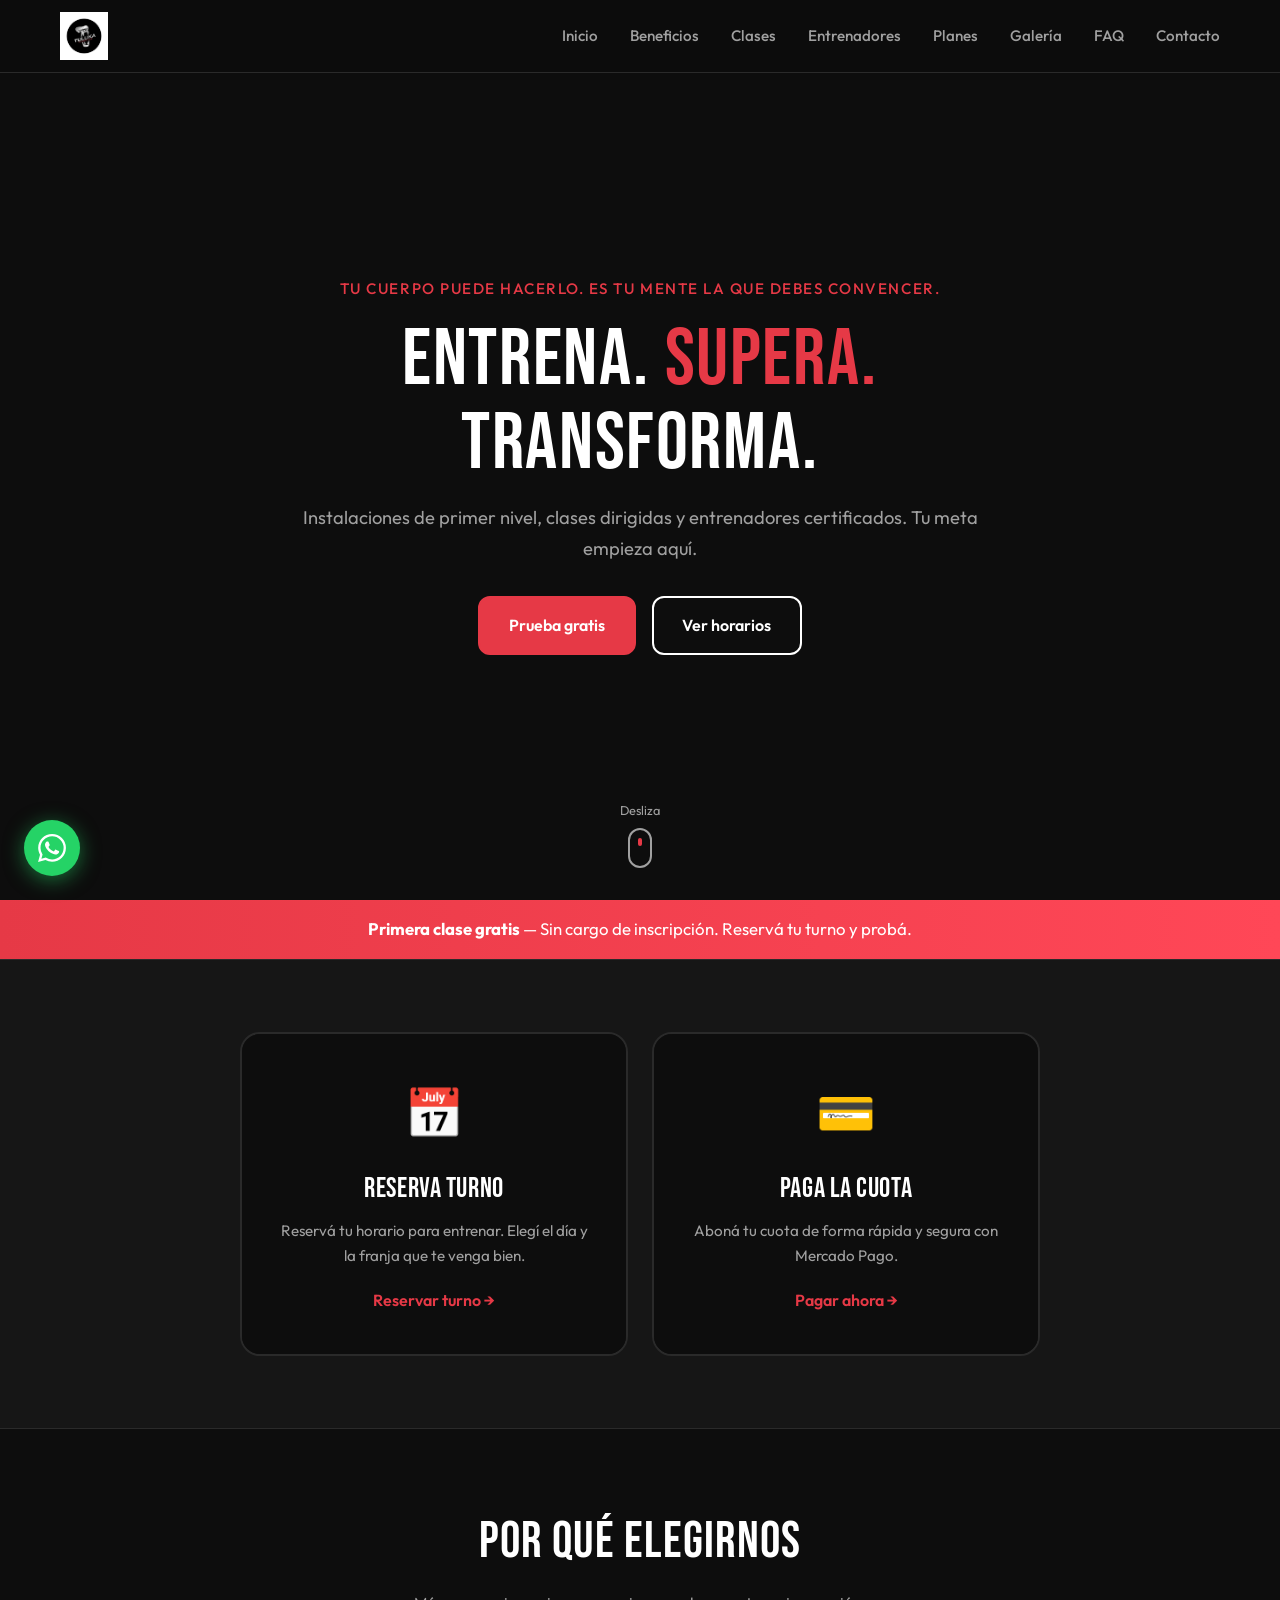
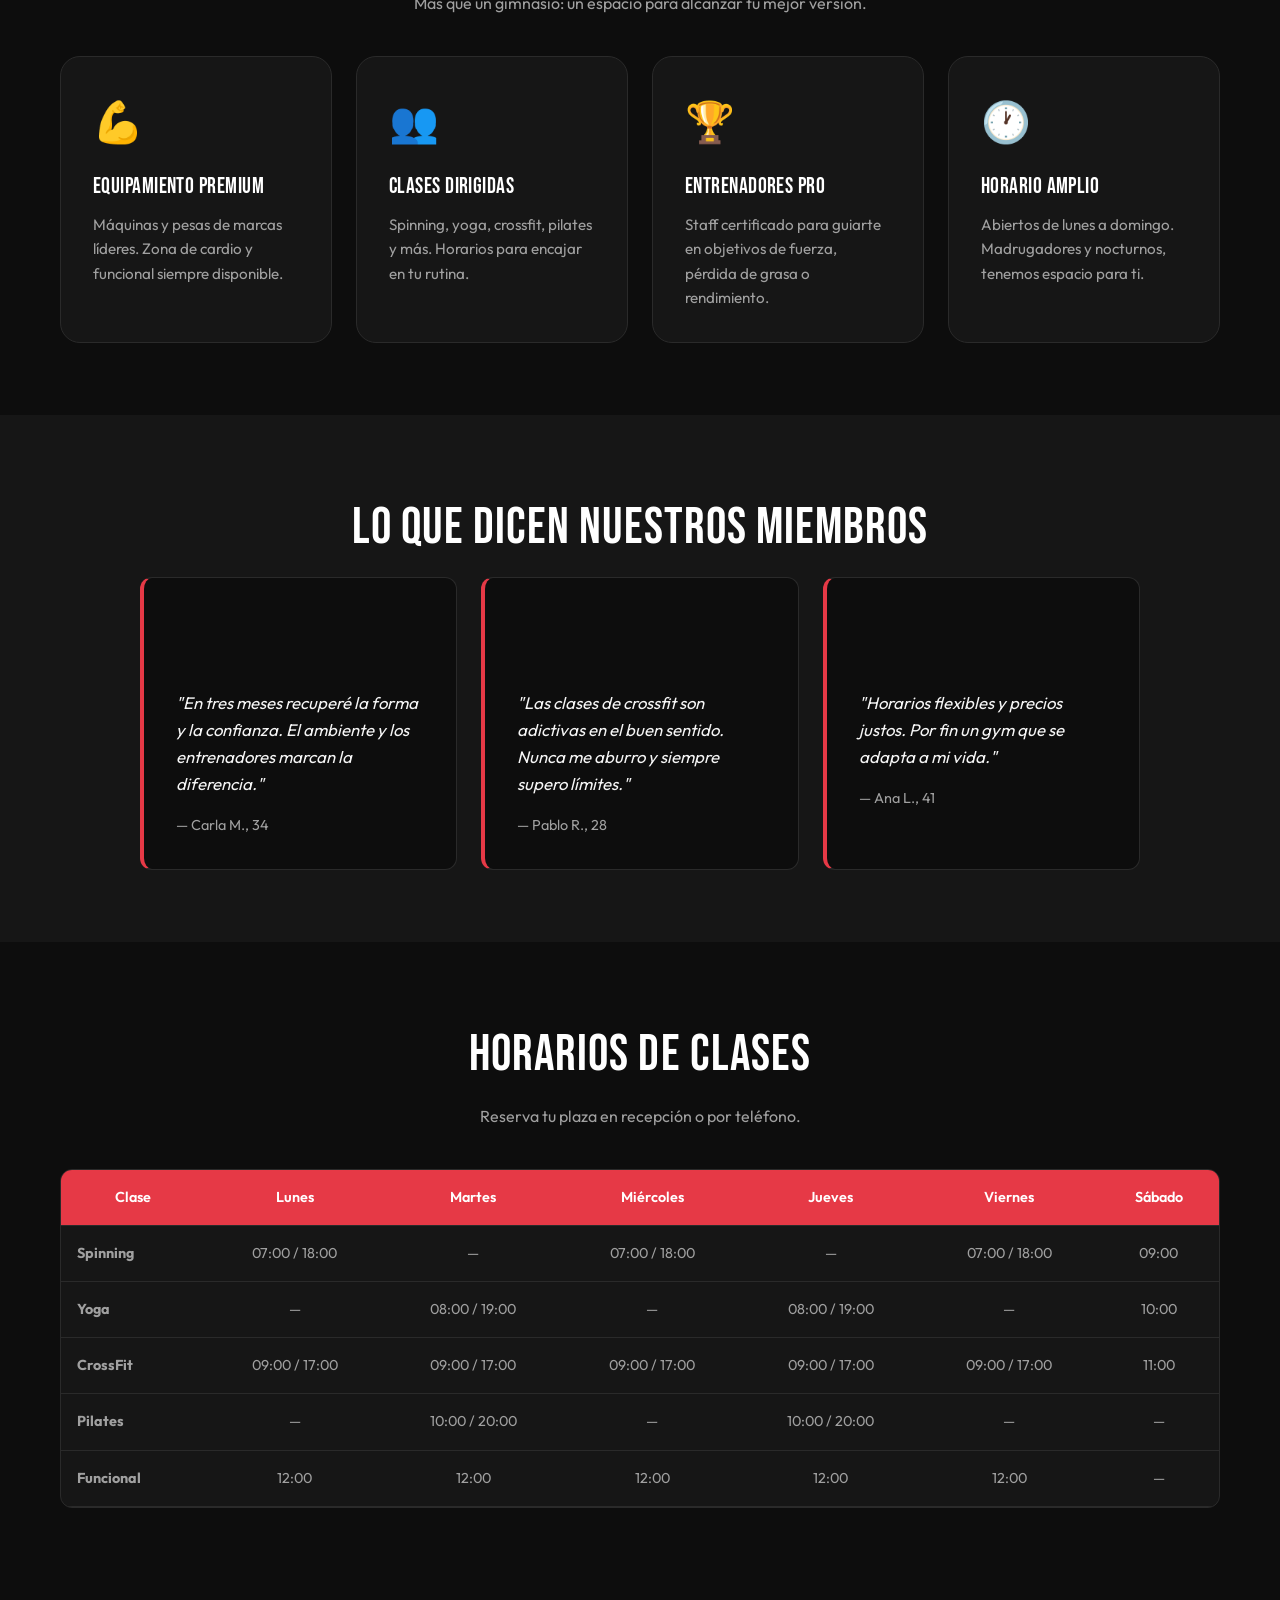
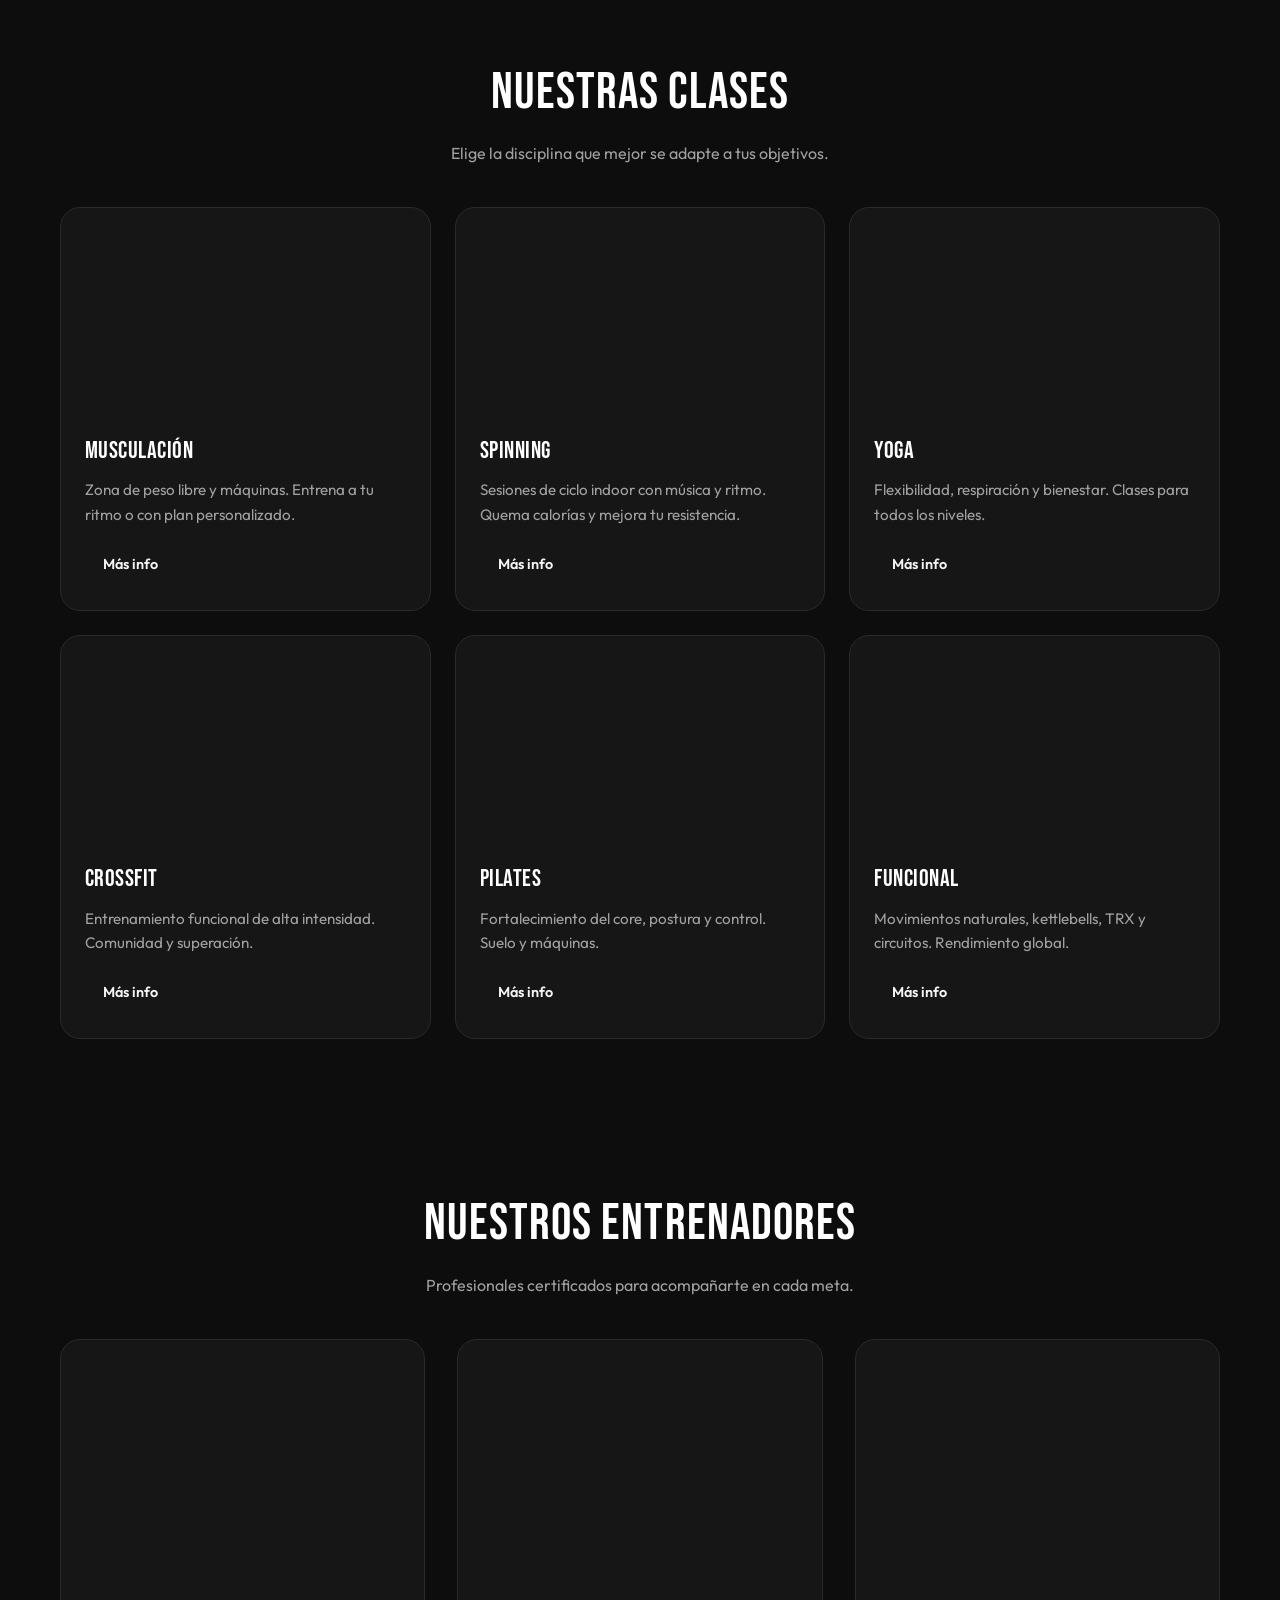
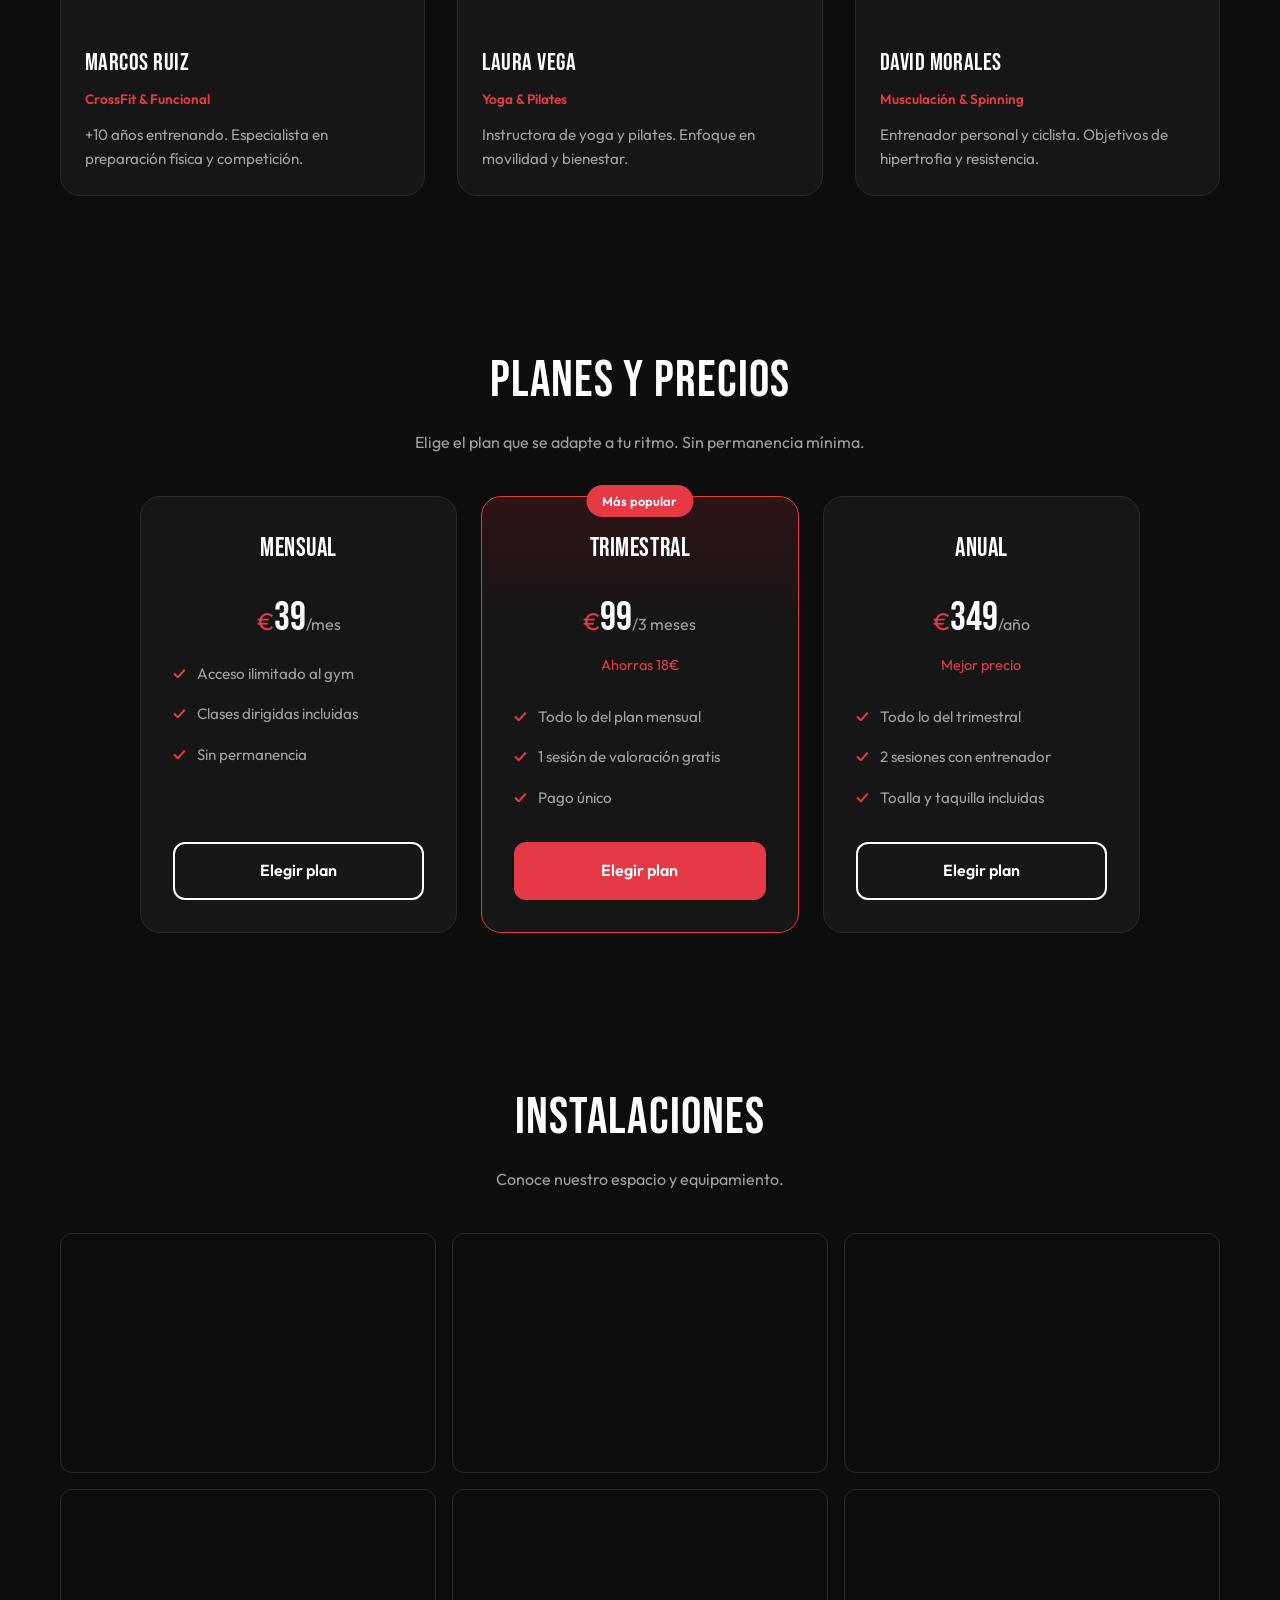
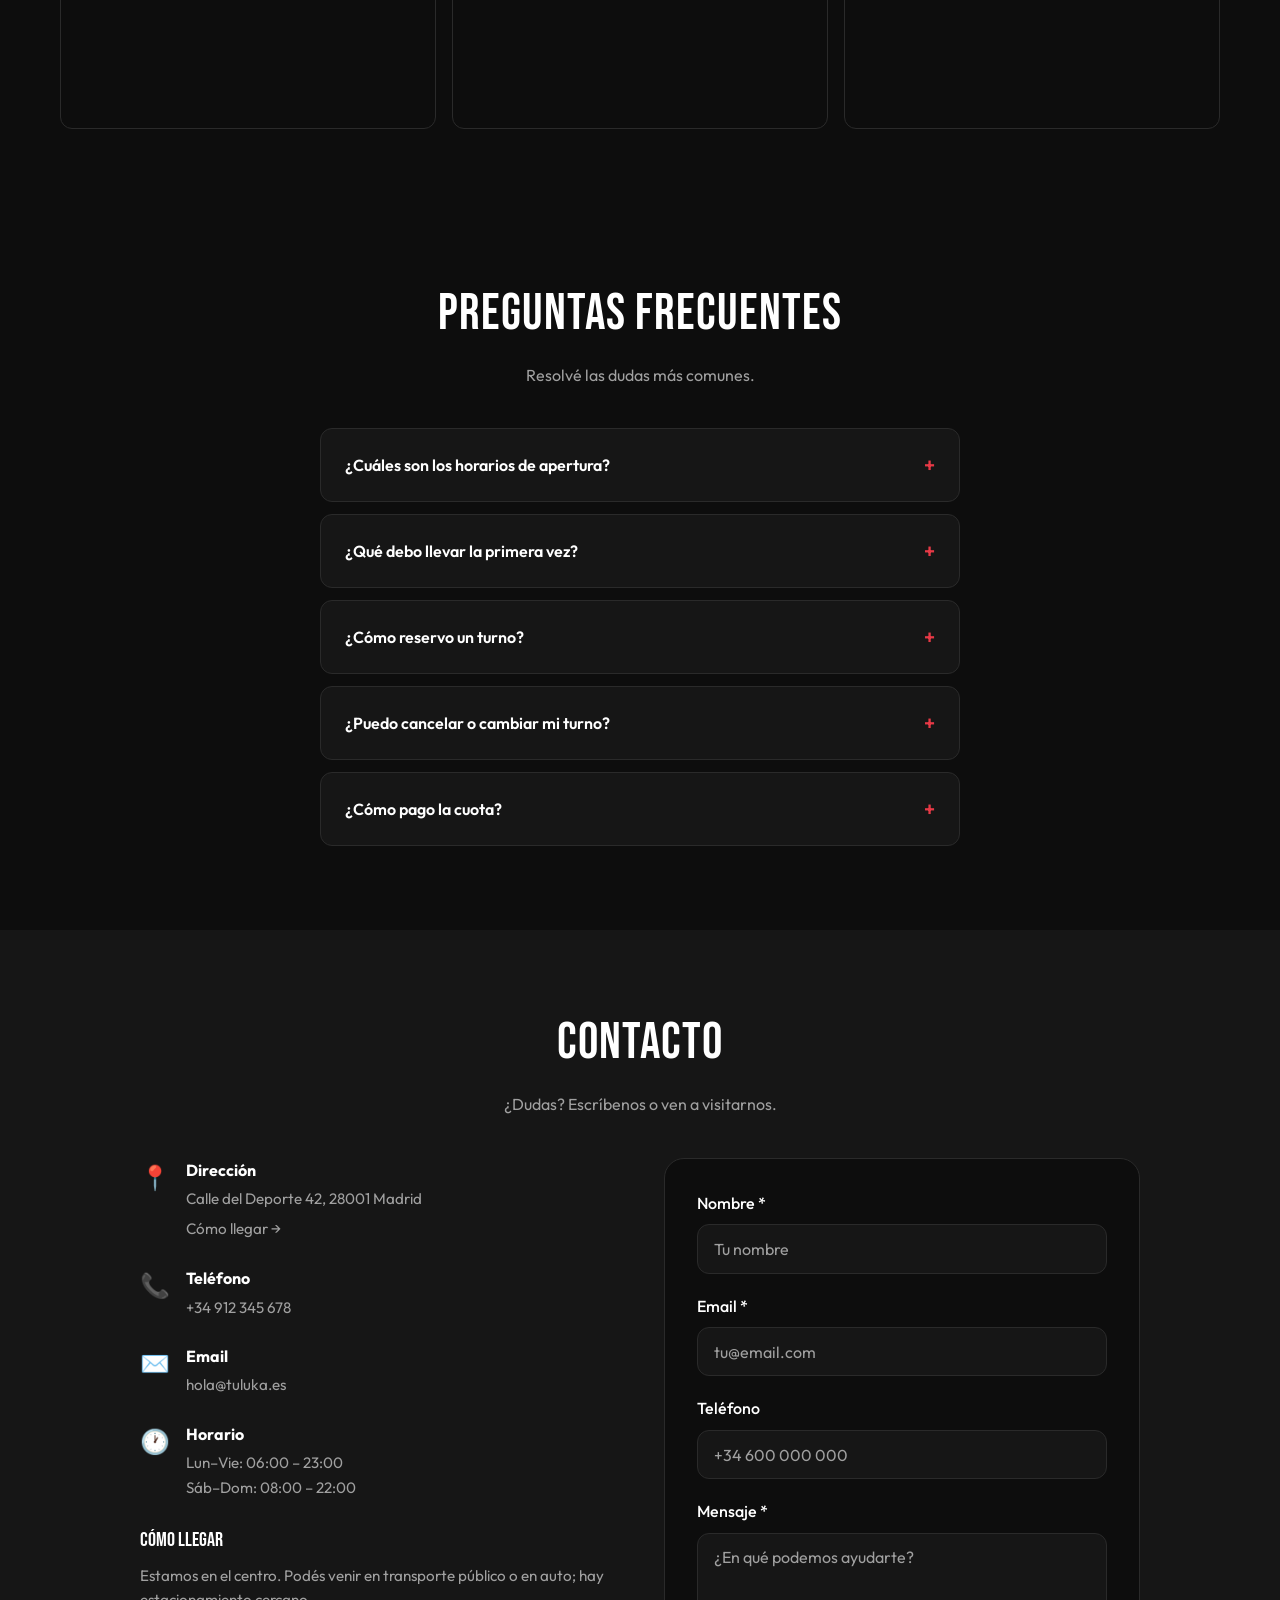
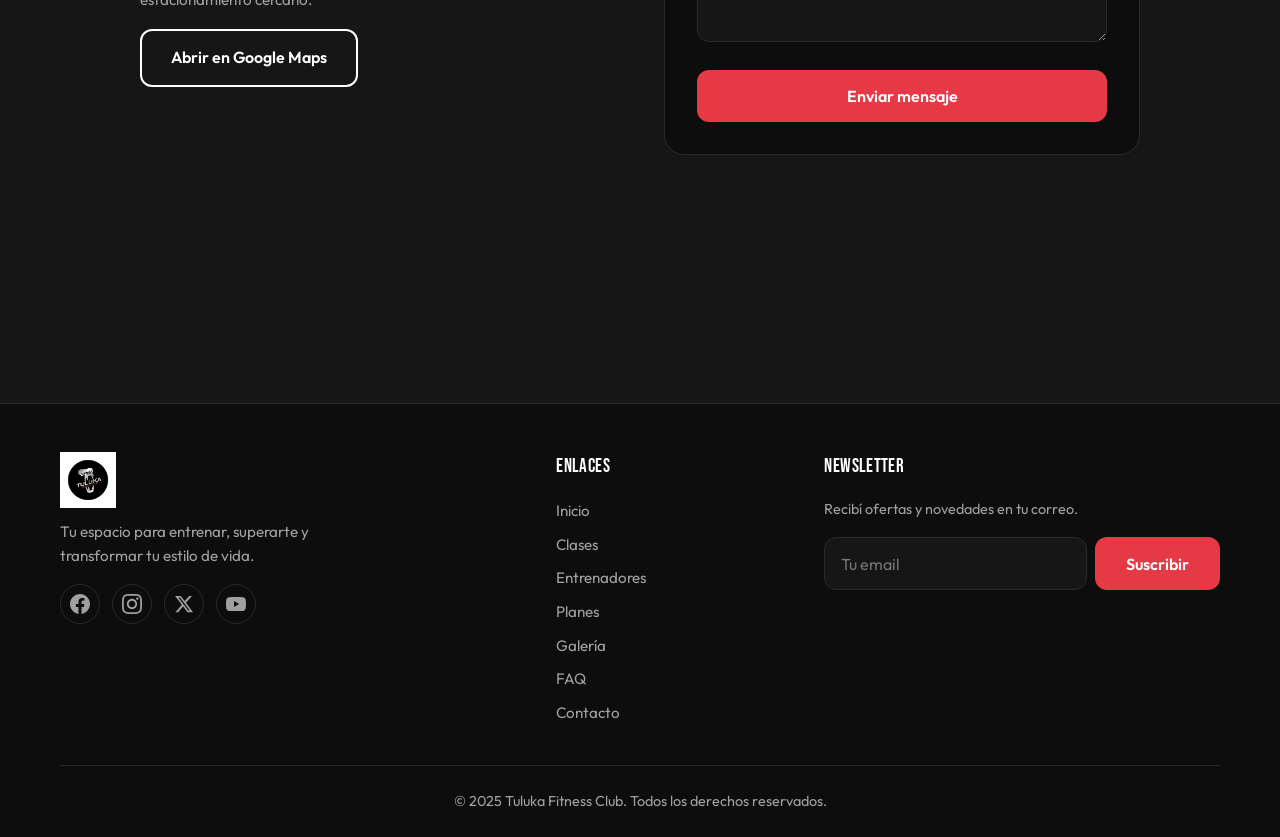
==== commit 7e286492: "10 mejoras: WhatsApp, Open Graph, botón subir, FAQ, promo, iconos redes, testimonios con foto, 404, " ====
--- a/index.html
+++ b/index.html
@@ -5,6 +5,16 @@
   <meta name="viewport" content="width=device-width, initial-scale=1.0">
   <title>Tuluka Fitness Club — Entrena. Supera. Transforma.</title>
   <meta name="description" content="Tuluka Fitness Club. Gimnasio con clases de musculación, spinning, yoga, crossfit y pilates. Planes flexibles y entrenadores profesionales.">
+  <!-- Open Graph / redes sociales (reemplaza TU-DOMINIO por tu URL real) -->
+  <meta property="og:type" content="website">
+  <meta property="og:url" content="https://TU-DOMINIO.com/">
+  <meta property="og:title" content="Tuluka Fitness Club — Entrena. Supera. Transforma.">
+  <meta property="og:description" content="Gimnasio con clases dirigidas, reserva de turnos y pago por Mercado Pago. Vení a entrenar.">
+  <meta property="og:image" content="https://TU-DOMINIO.com/images/logo.png">
+  <meta property="og:locale" content="es_AR">
+  <meta name="twitter:card" content="summary_large_image">
+  <meta name="twitter:title" content="Tuluka Fitness Club — Entrena. Supera. Transforma.">
+  <meta name="twitter:description" content="Gimnasio con clases dirigidas, reserva de turnos y pago por Mercado Pago.">
   <link rel="icon" href="images/logo.png" type="image/png">
   <link rel="preconnect" href="https://fonts.googleapis.com">
   <link rel="preconnect" href="https://fonts.gstatic.com" crossorigin>
@@ -24,6 +34,7 @@
           <li><a href="#entrenadores">Entrenadores</a></li>
           <li><a href="#planes">Planes</a></li>
           <li><a href="#galeria">Galería</a></li>
+          <li><a href="#faq">FAQ</a></li>
           <li><a href="#contacto">Contacto</a></li>
         </ul>
       </nav>
@@ -54,23 +65,31 @@
       </div>
     </section>
 
-    <!-- Accesos rápidos: turno y pago -->
+    <!-- Promo -->
+    <section class="promo-banner reveal">
+      <div class="container">
+        <p class="promo-banner-text"><strong>Primera clase gratis</strong> — Sin cargo de inscripción. Reservá tu turno y probá.</p>
+      </div>
+    </section>
+
+    <!-- Accesos rápidos: reserva turno y pago -->
     <section class="section quick-actions" id="accesos">
       <div class="container">
         <div class="quick-actions-grid">
-          <a href="#" class="quick-action-card" id="link-turno" target="_blank" rel="noopener">
+          <a href="https://tulukatucuman.turnosweb.com/" class="quick-action-card quick-action-card--reserva" id="link-turno" target="_blank" rel="noopener">
+            <span class="quick-action-card-bg"></span>
             <span class="quick-action-icon">📅</span>
-            <h3>Saca tu turno</h3>
-            <p>Reserva tu horario para entrenar. Elige el día y la franja que te venga bien.</p>
+            <h3>Reserva turno</h3>
+            <p>Reservá tu horario para entrenar. Elegí el día y la franja que te venga bien.</p>
             <span class="quick-action-cta">Reservar turno →</span>
           </a>
-          <div class="quick-action-card quick-action-card--alias" id="card-pago">
+          <a href="pago.html" class="quick-action-card quick-action-card--pago">
+            <span class="quick-action-card-bg"></span>
             <span class="quick-action-icon">💳</span>
             <h3>Paga la cuota</h3>
-            <p>Aboná tu cuota por Mercado Pago usando nuestro alias.</p>
-            <p class="quick-action-alias"><strong>Alias:</strong> <span id="alias-text">marcos.avila.mp</span></p>
-            <button type="button" class="btn btn-primary btn-copy-alias" id="btn-copy-alias" data-alias="marcos.avila.mp">Copiar alias</button>
-          </div>
+            <p>Aboná tu cuota de forma rápida y segura con Mercado Pago.</p>
+            <span class="quick-action-cta">Pagar ahora →</span>
+          </a>
         </div>
       </div>
     </section>
@@ -111,14 +130,17 @@
         <h2 class="section-title">Lo que dicen nuestros miembros</h2>
         <div class="testimonials-slider">
           <blockquote class="testimonial-card reveal">
+            <div class="testimonial-photo" style="background-image: url('https://images.unsplash.com/photo-1494790108377-be9c29b29330?w=150&q=80');"></div>
             <p>"En tres meses recuperé la forma y la confianza. El ambiente y los entrenadores marcan la diferencia."</p>
             <footer>— Carla M., 34</footer>
           </blockquote>
           <blockquote class="testimonial-card reveal">
+            <div class="testimonial-photo" style="background-image: url('https://images.unsplash.com/photo-1507003211169-0a1dd7228f2d?w=150&q=80');"></div>
             <p>"Las clases de crossfit son adictivas en el buen sentido. Nunca me aburro y siempre supero límites."</p>
             <footer>— Pablo R., 28</footer>
           </blockquote>
           <blockquote class="testimonial-card reveal">
+            <div class="testimonial-photo" style="background-image: url('https://images.unsplash.com/photo-1438761681033-6461ffad8d80?w=150&q=80');"></div>
             <p>"Horarios flexibles y precios justos. Por fin un gym que se adapta a mi vida."</p>
             <footer>— Ana L., 41</footer>
           </blockquote>
@@ -347,6 +369,36 @@
       </div>
     </section>
 
+    <!-- FAQ -->
+    <section class="section faq" id="faq">
+      <div class="container">
+        <h2 class="section-title">Preguntas frecuentes</h2>
+        <p class="section-subtitle">Resolvé las dudas más comunes.</p>
+        <div class="faq-list">
+          <details class="faq-item reveal">
+            <summary>¿Cuáles son los horarios de apertura?</summary>
+            <p>Lunes a viernes de 06:00 a 23:00; sábados y domingos de 08:00 a 22:00. Las clases dirigidas tienen horarios fijos; consultá la sección Horarios.</p>
+          </details>
+          <details class="faq-item reveal">
+            <summary>¿Qué debo llevar la primera vez?</summary>
+            <p>Ropa cómoda, calzado deportivo y una toalla. Si es tu primera clase gratis, solo necesitás ganas de entrenar. Te damos la bienvenida.</p>
+          </details>
+          <details class="faq-item reveal">
+            <summary>¿Cómo reservo un turno?</summary>
+            <p>Entrá a "Reserva turno" en la página principal y elegí el día y la franja horaria. También podés hacerlo desde la app o por WhatsApp.</p>
+          </details>
+          <details class="faq-item reveal">
+            <summary>¿Puedo cancelar o cambiar mi turno?</summary>
+            <p>Sí. Desde "Mis Reservas" en la web de turnos o desde la app podés cancelar o modificar con la antelación que indique la política (suele ser varias horas antes).</p>
+          </details>
+          <details class="faq-item reveal">
+            <summary>¿Cómo pago la cuota?</summary>
+            <p>Podés abonar por Mercado Pago (alias o link de pago) desde la sección "Paga la cuota", en recepción o por transferencia. Aceptamos los planes mensual, trimestral y anual.</p>
+          </details>
+        </div>
+      </div>
+    </section>
+
     <!-- Contacto -->
     <section class="section contact" id="contacto">
       <div class="container">
@@ -359,6 +411,7 @@
               <div>
                 <strong>Dirección</strong>
                 <p>Calle del Deporte 42, 28001 Madrid</p>
+                <a href="https://www.google.com/maps/search/?api=1&query=Calle+del+Deporte+42+Madrid" class="link-maps" target="_blank" rel="noopener">Cómo llegar →</a>
               </div>
             </div>
             <div class="contact-item">
@@ -372,7 +425,7 @@
               <span class="contact-icon">✉️</span>
               <div>
                 <strong>Email</strong>
-                <p><a href="mailto:hola@tuluka.es">hola@powergym.es</a></p>
+                <p><a href="mailto:hola@tuluka.es">hola@tuluka.es</a></p>
               </div>
             </div>
             <div class="contact-item">
@@ -381,6 +434,11 @@
                 <strong>Horario</strong>
                 <p>Lun–Vie: 06:00 – 23:00<br>Sáb–Dom: 08:00 – 22:00</p>
               </div>
+            </div>
+            <div class="contact-block-como-llegar reveal">
+            <h3 class="contact-subtitle">Cómo llegar</h3>
+            <p>Estamos en el centro. Podés venir en transporte público o en auto; hay estacionamiento cercano.</p>
+            <a href="https://www.google.com/maps/search/?api=1&query=Calle+del+Deporte+42+Madrid" class="btn btn-outline btn-maps" target="_blank" rel="noopener">Abrir en Google Maps</a>
             </div>
             <div class="contact-map reveal">
               <iframe src="https://www.google.com/maps/embed?pb=!1m18!1m12!1m3!1d3037.497030825!2d-3.70379!3d40.4168!2m3!1f0!2f0!3f0!3m2!1i1024!2i768!4f13.1!3m3!1m2!1s0x0%3A0x0!2zNDDCsDI1JzAwLjUiTiAzwrA0MicyMTMuNiJF!5e0!3m2!1ses!2ses!4v1640000000000!5m2!1ses!2ses" width="100%" height="220" style="border:0; border-radius: 8px;" allowfullscreen="" loading="lazy" title="Ubicación Tuluka Fitness Club"></iframe>
@@ -421,10 +479,10 @@
           <a href="#" class="logo"><img src="images/logo.png" alt="Tuluka Fitness Club" class="logo-img"></a>
           <p>Tu espacio para entrenar, superarte y transformar tu estilo de vida.</p>
           <div class="social-links">
-            <a href="https://facebook.com" target="_blank" rel="noopener" aria-label="Facebook">Facebook</a>
-            <a href="https://instagram.com" target="_blank" rel="noopener" aria-label="Instagram">Instagram</a>
-            <a href="https://twitter.com" target="_blank" rel="noopener" aria-label="Twitter">Twitter</a>
-            <a href="https://youtube.com" target="_blank" rel="noopener" aria-label="YouTube">YouTube</a>
+            <a href="https://facebook.com" target="_blank" rel="noopener" aria-label="Facebook" class="social-icon"><svg width="24" height="24" viewBox="0 0 24 24" fill="currentColor" aria-hidden="true"><path d="M24 12.073c0-6.627-5.373-12-12-12s-12 5.373-12 12c0 5.99 4.388 10.954 10.125 11.854v-8.385H7.078v-3.47h3.047V9.43c0-3.007 1.792-4.669 4.533-4.669 1.312 0 2.686.235 2.686.235v2.953H15.83c-1.491 0-1.956.925-1.956 1.874v2.25h3.328l-.532 3.47h-2.796v8.385C19.612 23.027 24 18.062 24 12.073z"/></svg></a>
+            <a href="https://instagram.com" target="_blank" rel="noopener" aria-label="Instagram" class="social-icon"><svg width="24" height="24" viewBox="0 0 24 24" fill="currentColor" aria-hidden="true"><path d="M12 2.163c3.204 0 3.584.012 4.85.07 3.252.148 4.771 1.691 4.919 4.919.058 1.265.069 1.645.069 4.849 0 3.205-.012 3.584-.069 4.849-.149 3.225-1.664 4.771-4.919 4.919-1.266.058-1.644.07-4.85.07-3.204 0-3.584-.012-4.849-.07-3.26-.149-4.771-1.699-4.919-4.92-.058-1.265-.07-1.644-.07-4.849 0-3.204.013-3.583.07-4.849.149-3.227 1.664-4.771 4.919-4.919 1.266-.057 1.645-.069 4.849-.069zm0-2.163c-3.259 0-3.667.014-4.947.072-4.358.2-6.78 2.618-6.98 6.98-.059 1.281-.073 1.689-.073 4.948 0 3.259.014 3.668.072 4.948.2 4.358 2.618 6.78 6.98 6.98 1.281.058 1.689.072 4.948.072 3.259 0 3.668-.014 4.948-.072 4.354-.2 6.782-2.618 6.979-6.98.059-1.28.073-1.689.073-4.948 0-3.259-.014-3.667-.072-4.947-.196-4.354-2.617-6.78-6.979-6.98-1.281-.059-1.69-.073-4.949-.073zm0 5.838c-3.403 0-6.162 2.759-6.162 6.162s2.759 6.163 6.162 6.163 6.162-2.759 6.162-6.163c0-3.403-2.759-6.162-6.162-6.162zm0 10.162c-2.209 0-4-1.79-4-4 0-2.209 1.791-4 4-4s4 1.791 4 4c0 2.21-1.791 4-4 4zm6.406-11.845c-.796 0-1.441.645-1.441 1.44s.645 1.44 1.441 1.44c.795 0 1.439-.645 1.439-1.44s-.644-1.44-1.439-1.44z"/></svg></a>
+            <a href="https://twitter.com" target="_blank" rel="noopener" aria-label="Twitter" class="social-icon"><svg width="24" height="24" viewBox="0 0 24 24" fill="currentColor" aria-hidden="true"><path d="M18.244 2.25h3.308l-7.227 8.26 8.502 11.24H16.17l-5.214-6.817L4.99 21.75H1.68l7.73-8.835L1.254 2.25H8.08l4.713 6.231zm-1.161 17.52h1.833L7.084 4.126H5.117z"/></svg></a>
+            <a href="https://youtube.com" target="_blank" rel="noopener" aria-label="YouTube" class="social-icon"><svg width="24" height="24" viewBox="0 0 24 24" fill="currentColor" aria-hidden="true"><path d="M23.498 6.186a3.016 3.016 0 0 0-2.122-2.136C19.505 3.545 12 3.545 12 3.545s-7.505 0-9.377.505A3.017 3.017 0 0 0 .502 6.186C0 8.07 0 12 0 12s0 3.93.502 5.814a3.016 3.016 0 0 0 2.122 2.136c1.871.505 9.376.505 9.376.505s7.505 0 9.377-.505a3.015 3.015 0 0 0 2.122-2.136C24 15.93 24 12 24 12s0-3.93-.502-5.814zM9.545 15.568V8.432L15.818 12l-6.273 3.568z"/></svg></a>
           </div>
         </div>
         <div class="footer-links">
@@ -435,16 +493,18 @@
             <li><a href="#entrenadores">Entrenadores</a></li>
             <li><a href="#planes">Planes</a></li>
             <li><a href="#galeria">Galería</a></li>
+            <li><a href="#faq">FAQ</a></li>
             <li><a href="#contacto">Contacto</a></li>
           </ul>
         </div>
         <div class="footer-newsletter">
           <h4>Newsletter</h4>
-          <p>Recibe ofertas y novedades en tu correo.</p>
+          <p>Recibí ofertas y novedades en tu correo.</p>
           <form class="newsletter-form" id="newsletter-form">
             <input type="email" id="newsletter-email" placeholder="Tu email" required>
             <button type="submit" class="btn btn-primary">Suscribir</button>
           </form>
+          <p class="newsletter-success" id="newsletter-success" aria-live="polite">¡Gracias! Te enviamos las novedades a tu correo.</p>
         </div>
       </div>
       <div class="footer-bottom">
@@ -452,6 +512,14 @@
       </div>
     </div>
   </footer>
+
+  <!-- Botón subir -->
+  <button type="button" class="btn-scroll-top" id="btn-scroll-top" aria-label="Volver arriba">↑</button>
+
+  <!-- WhatsApp flotante (reemplaza el número por el de Tuluka) -->
+  <a href="https://wa.me/5493812345678" class="btn-whatsapp" target="_blank" rel="noopener" aria-label="Contactar por WhatsApp">
+    <svg width="28" height="28" viewBox="0 0 24 24" fill="currentColor" aria-hidden="true"><path d="M17.472 14.382c-.297-.149-1.758-.867-2.03-.967-.273-.099-.471-.148-.67.15-.197.297-.767.966-.94 1.164-.173.199-.347.223-.644.075-.297-.15-1.255-.463-2.39-1.475-.883-.788-1.48-1.761-1.653-2.059-.173-.297-.018-.458.13-.606.134-.133.298-.347.446-.52.149-.174.198-.298.298-.497.099-.198.05-.371-.025-.52-.075-.149-.669-1.612-.916-2.207-.242-.579-.487-.5-.669-.51-.173-.008-.371-.01-.57-.01-.198 0-.52.074-.792.372-.272.297-1.04 1.016-1.04 2.479 0 1.462 1.065 2.875 1.213 3.074.149.198 2.096 3.2 5.077 4.487.709.306 1.262.489 1.694.625.712.227 1.36.195 1.871.118.571-.085 1.758-.719 2.006-1.413.248-.694.248-1.289.173-1.413-.074-.124-.272-.198-.57-.347m-5.421 7.403h.004a9.87 9.87 0 01-5.031-1.378l-.361-.214-3.741.982.998-3.648-.235-.374a9.86 9.86 0 01-1.51-5.26c.001-5.45 4.436-9.884 9.888-9.884 2.64 0 5.122 1.03 6.988 2.898a9.825 9.825 0 012.893 6.994c-.003 5.45-4.437 9.884-9.885 9.884m8.413-18.297A11.815 11.815 0 0012.05 0C5.495 0 .16 5.335.157 11.892c0 2.096.547 4.142 1.588 5.945L.057 24l6.305-1.654a11.882 11.882 0 005.683 1.448h.005c6.554 0 11.89-5.335 11.893-11.893a11.821 11.821 0 00-3.48-8.413z"/></svg>
+  </a>
 
   <script src="js/main.js"></script>
 </body>
--- a/css/style.css
+++ b/css/style.css
@@ -326,6 +326,18 @@
   50% { opacity: 0.3; transform: translateX(-50%) translateY(8px); }
 }
 
+/* ===== Promo banner ===== */
+.promo-banner {
+  background: linear-gradient(90deg, var(--accent) 0%, var(--accent-hover) 100%);
+  padding: 1rem 0;
+  text-align: center;
+}
+.promo-banner-text {
+  margin: 0;
+  color: var(--white);
+  font-size: 1.05rem;
+}
+
 /* ===== Accesos rápidos (turno y pago) ===== */
 .quick-actions {
   background: var(--bg-card);
@@ -342,6 +354,7 @@
 }
 
 .quick-action-card {
+  position: relative;
   display: flex;
   flex-direction: column;
   align-items: center;
@@ -352,12 +365,53 @@
   border-radius: var(--radius-lg);
   transition: var(--transition);
   color: inherit;
+  overflow: hidden;
+  min-height: 280px;
+}
+
+.quick-action-card-bg {
+  position: absolute;
+  inset: 0;
+  background-size: cover;
+  background-position: center;
+  z-index: 0;
+  opacity: 0.35;
+  transition: transform 0.5s ease, opacity 0.3s ease;
+}
+
+.quick-action-card--reserva .quick-action-card-bg {
+  background-image: url('https://images.unsplash.com/photo-1571902943202-507ec2618e8f?w=800&q=80');
+}
+
+.quick-action-card--pago .quick-action-card-bg {
+  background-image: url('https://images.unsplash.com/photo-1553729459-efe14ef6055d?w=800&q=80');
+}
+
+.quick-action-card::after {
+  content: '';
+  position: absolute;
+  inset: 0;
+  background: linear-gradient(180deg, rgba(13, 13, 13, 0.75) 0%, rgba(13, 13, 13, 0.95) 100%);
+  z-index: 1;
 }
 
 .quick-action-card:hover {
   border-color: var(--accent);
   transform: translateY(-4px);
   box-shadow: var(--shadow);
+}
+
+.quick-action-card:hover .quick-action-card-bg {
+  transform: scale(1.08);
+  opacity: 0.5;
+}
+
+.quick-action-card .quick-action-icon,
+.quick-action-card .quick-action-cta,
+.quick-action-card h3,
+.quick-action-card p {
+  position: relative;
+  z-index: 2;
 }
 
 .quick-action-card .quick-action-icon {
@@ -391,30 +445,6 @@
   text-decoration: underline;
 }
 
-.quick-action-card--alias {
-  cursor: default;
-}
-
-.quick-action-card--alias:hover {
-  transform: none;
-}
-
-.quick-action-alias {
-  margin-bottom: 1rem !important;
-  font-size: 1.1rem !important;
-  color: var(--white) !important;
-}
-
-.quick-action-alias span {
-  font-family: monospace;
-  letter-spacing: 0.05em;
-  color: var(--accent);
-}
-
-.btn-copy-alias {
-  margin-top: 0.25rem;
-}
-
 @media (max-width: 600px) {
   .quick-actions-grid {
     grid-template-columns: 1fr;
@@ -483,6 +513,15 @@
   border-left: 4px solid var(--accent);
 }
 
+.testimonial-photo {
+  width: 64px;
+  height: 64px;
+  border-radius: 50%;
+  background-size: cover;
+  background-position: center;
+  margin: 0 auto 1rem;
+}
+
 .testimonial-card p {
   font-size: 1.05rem;
   font-style: italic;
@@ -493,6 +532,56 @@
 .testimonial-card footer {
   color: var(--text-muted);
   font-size: 0.9rem;
+}
+
+/* ===== FAQ ===== */
+.faq-list {
+  max-width: 640px;
+  margin: 0 auto;
+}
+
+.faq-item {
+  background: var(--bg-card);
+  border: 1px solid var(--border);
+  border-radius: var(--radius);
+  margin-bottom: 0.75rem;
+  overflow: hidden;
+}
+
+.faq-item summary {
+  padding: 1.25rem 1.5rem;
+  font-weight: 600;
+  color: var(--white);
+  cursor: pointer;
+  list-style: none;
+  display: flex;
+  align-items: center;
+  justify-content: space-between;
+}
+
+.faq-item summary::-webkit-details-marker {
+  display: none;
+}
+
+.faq-item summary::after {
+  content: '+';
+  font-size: 1.25rem;
+  color: var(--accent);
+}
+
+.faq-item[open] summary::after {
+  content: '−';
+}
+
+.faq-item p {
+  padding: 0 1.5rem 1.25rem;
+  margin: 0;
+  color: var(--text-muted);
+  font-size: 0.95rem;
+  line-height: 1.6;
+  border-top: 1px solid var(--border);
+  padding-top: 1rem;
+  margin-top: 0;
 }
 
 /* ===== Schedule ===== */
@@ -807,6 +896,40 @@
 
 .contact-item a:hover {
   color: var(--accent);
+}
+
+.link-maps {
+  display: inline-block;
+  margin-top: 0.35rem;
+  font-size: 0.9rem;
+  color: var(--accent);
+}
+
+.link-maps:hover {
+  text-decoration: underline;
+}
+
+.contact-block-como-llegar {
+  margin-top: 1.5rem;
+  margin-bottom: 1rem;
+}
+
+.contact-subtitle {
+  font-family: var(--font-heading);
+  font-size: 1.25rem;
+  font-weight: 400;
+  color: var(--white);
+  margin-bottom: 0.5rem;
+}
+
+.contact-block-como-llegar p {
+  color: var(--text-muted);
+  font-size: 0.95rem;
+  margin-bottom: 0.75rem;
+}
+
+.btn-maps {
+  margin-top: 0.25rem;
 }
 
 .contact-map {
@@ -898,16 +1021,40 @@
 
 .social-links {
   display: flex;
-  gap: 1rem;
+  gap: 0.75rem;
 }
 
 .social-links a {
   color: var(--text-muted);
-  font-size: 0.9rem;
+  display: flex;
+  align-items: center;
+  justify-content: center;
+  width: 40px;
+  height: 40px;
+  border-radius: 50%;
+  border: 1px solid var(--border);
+  transition: var(--transition);
 }
 
 .social-links a:hover {
   color: var(--accent);
+  border-color: var(--accent);
+}
+
+.social-icon svg {
+  width: 20px;
+  height: 20px;
+}
+
+.newsletter-success {
+  display: none;
+  margin-top: 0.75rem;
+  font-size: 0.95rem;
+  color: var(--accent);
+}
+
+.newsletter-success.is-visible {
+  display: block;
 }
 
 .footer-links h4,
@@ -983,6 +1130,62 @@
   transform: translateY(0);
 }
 
+/* ===== Botón volver arriba ===== */
+.btn-scroll-top {
+  position: fixed;
+  bottom: 1.5rem;
+  right: 1.5rem;
+  width: 48px;
+  height: 48px;
+  border-radius: 50%;
+  background: var(--accent);
+  color: var(--white);
+  border: none;
+  font-size: 1.25rem;
+  cursor: pointer;
+  opacity: 0;
+  visibility: hidden;
+  transform: translateY(10px);
+  transition: var(--transition);
+  z-index: 999;
+  box-shadow: var(--shadow);
+}
+
+.btn-scroll-top.is-visible {
+  opacity: 1;
+  visibility: visible;
+  transform: translateY(0);
+}
+
+.btn-scroll-top:hover {
+  background: var(--accent-hover);
+  transform: translateY(-2px);
+}
+
+/* ===== WhatsApp flotante ===== */
+.btn-whatsapp {
+  position: fixed;
+  bottom: 1.5rem;
+  left: 1.5rem;
+  width: 56px;
+  height: 56px;
+  border-radius: 50%;
+  background: #25d366;
+  color: var(--white);
+  display: flex;
+  align-items: center;
+  justify-content: center;
+  box-shadow: 0 4px 20px rgba(37, 211, 102, 0.5);
+  z-index: 999;
+  transition: var(--transition);
+}
+
+.btn-whatsapp:hover {
+  transform: scale(1.08);
+  color: var(--white);
+  box-shadow: 0 6px 24px rgba(37, 211, 102, 0.6);
+}
+
 /* ===== Responsive ===== */
 @media (max-width: 992px) {
   .contact-grid {
@@ -995,6 +1198,14 @@
 }
 
 @media (max-width: 768px) {
+  .btn-scroll-top {
+    bottom: 5.5rem;
+    right: 1rem;
+  }
+  .btn-whatsapp {
+    bottom: 5.5rem;
+    left: 1rem;
+  }
   .btn-menu {
     display: flex;
   }
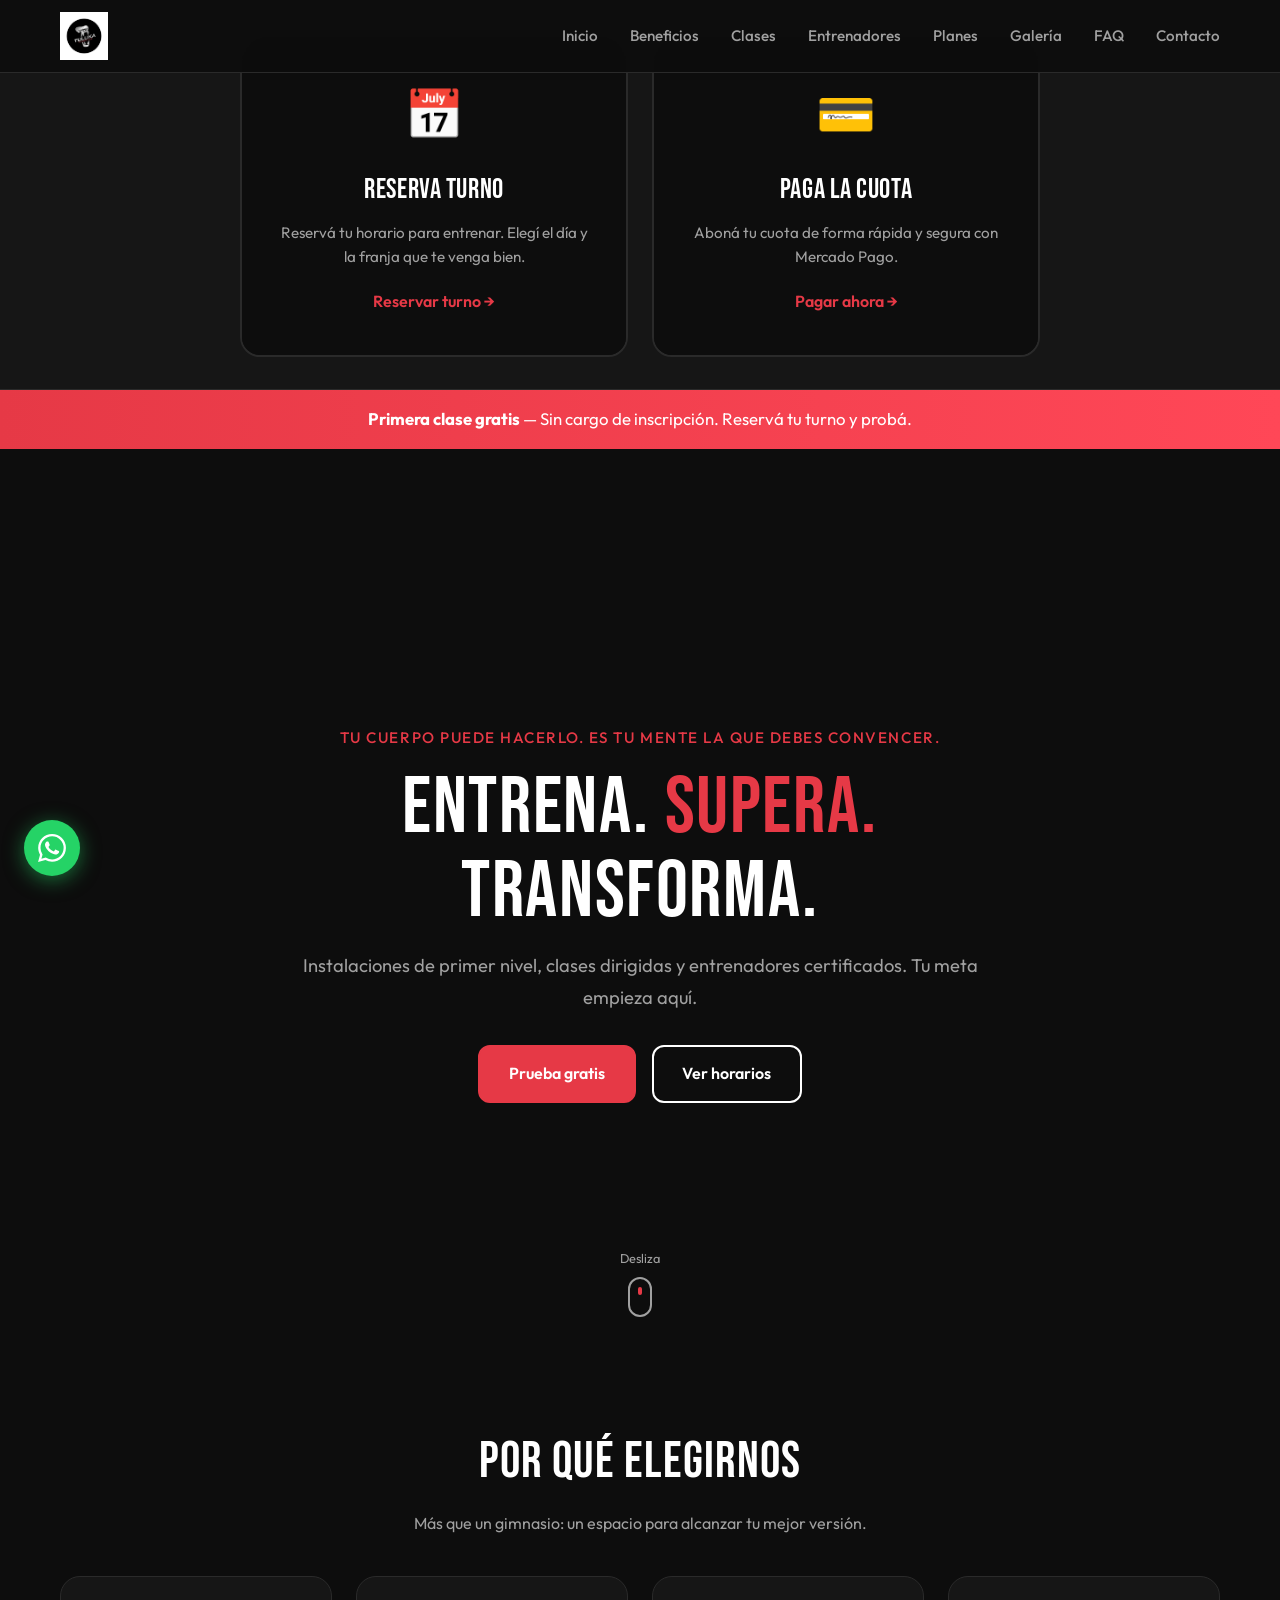
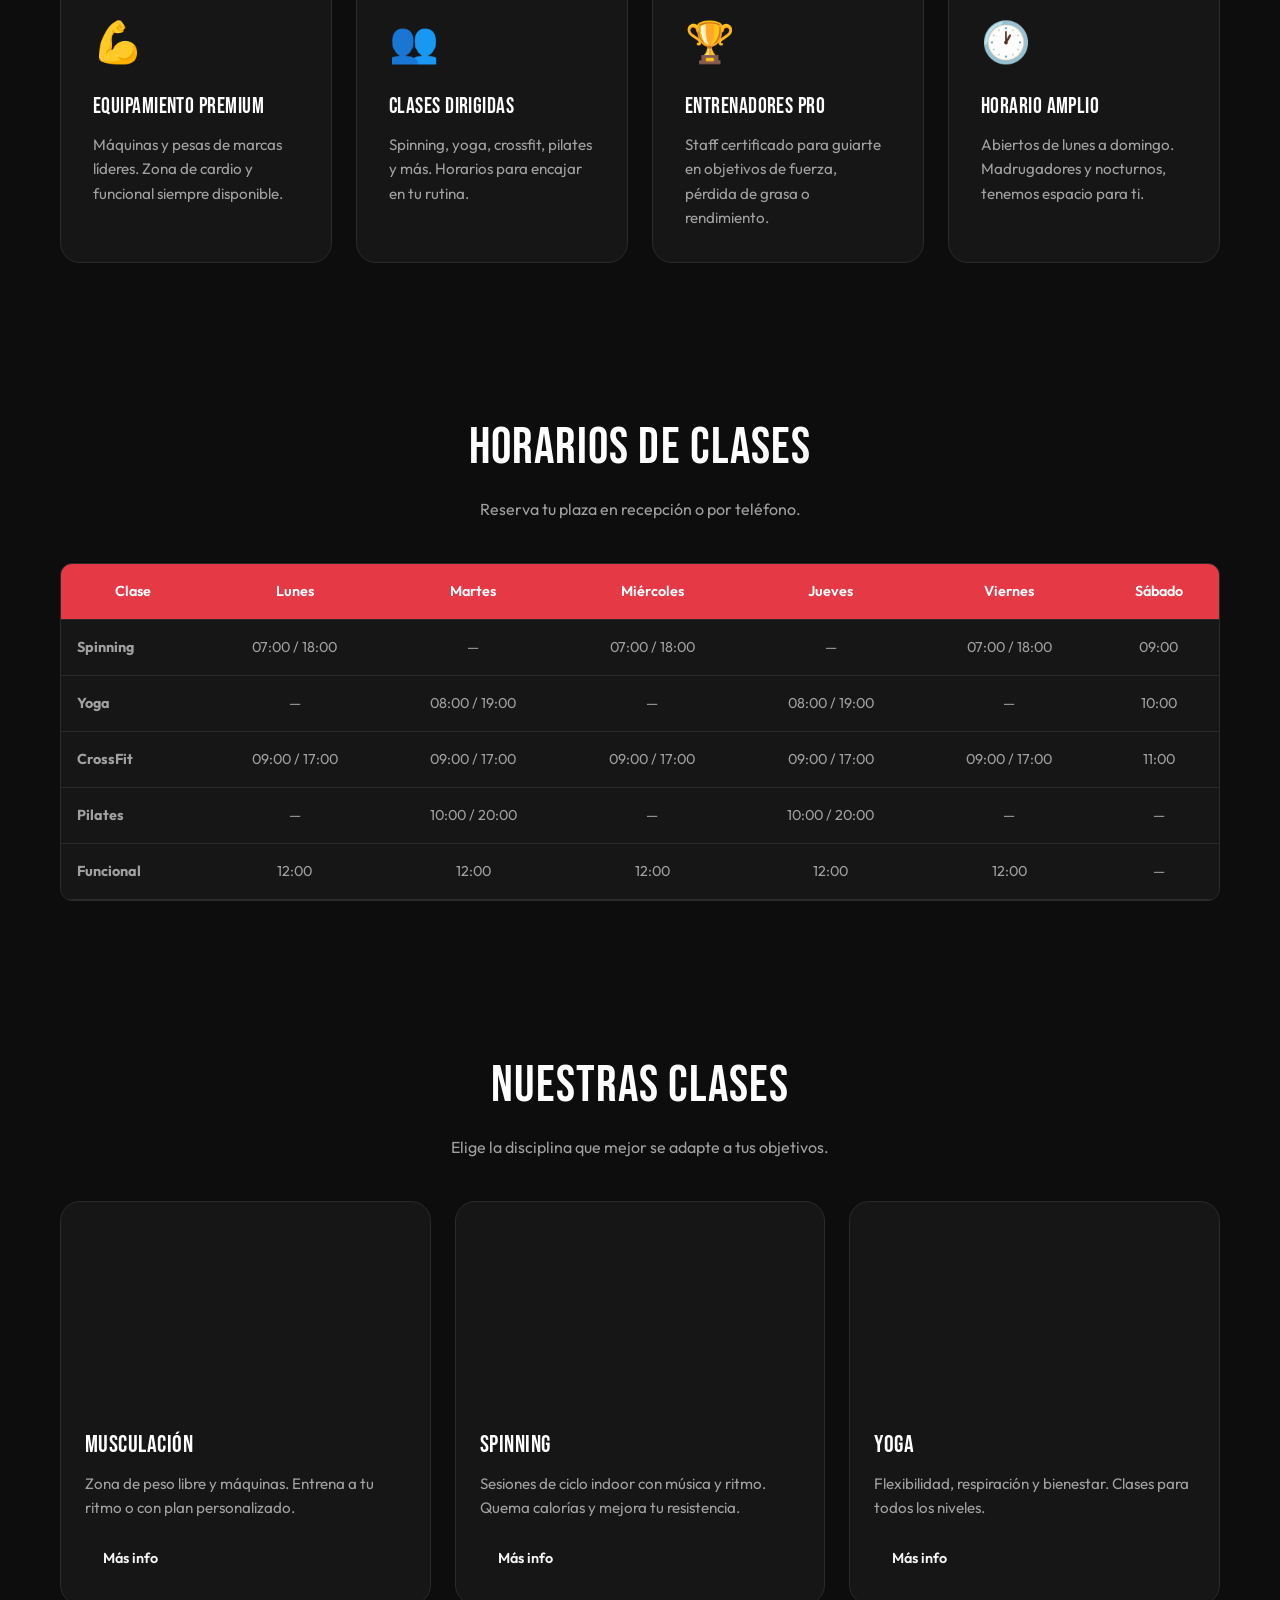
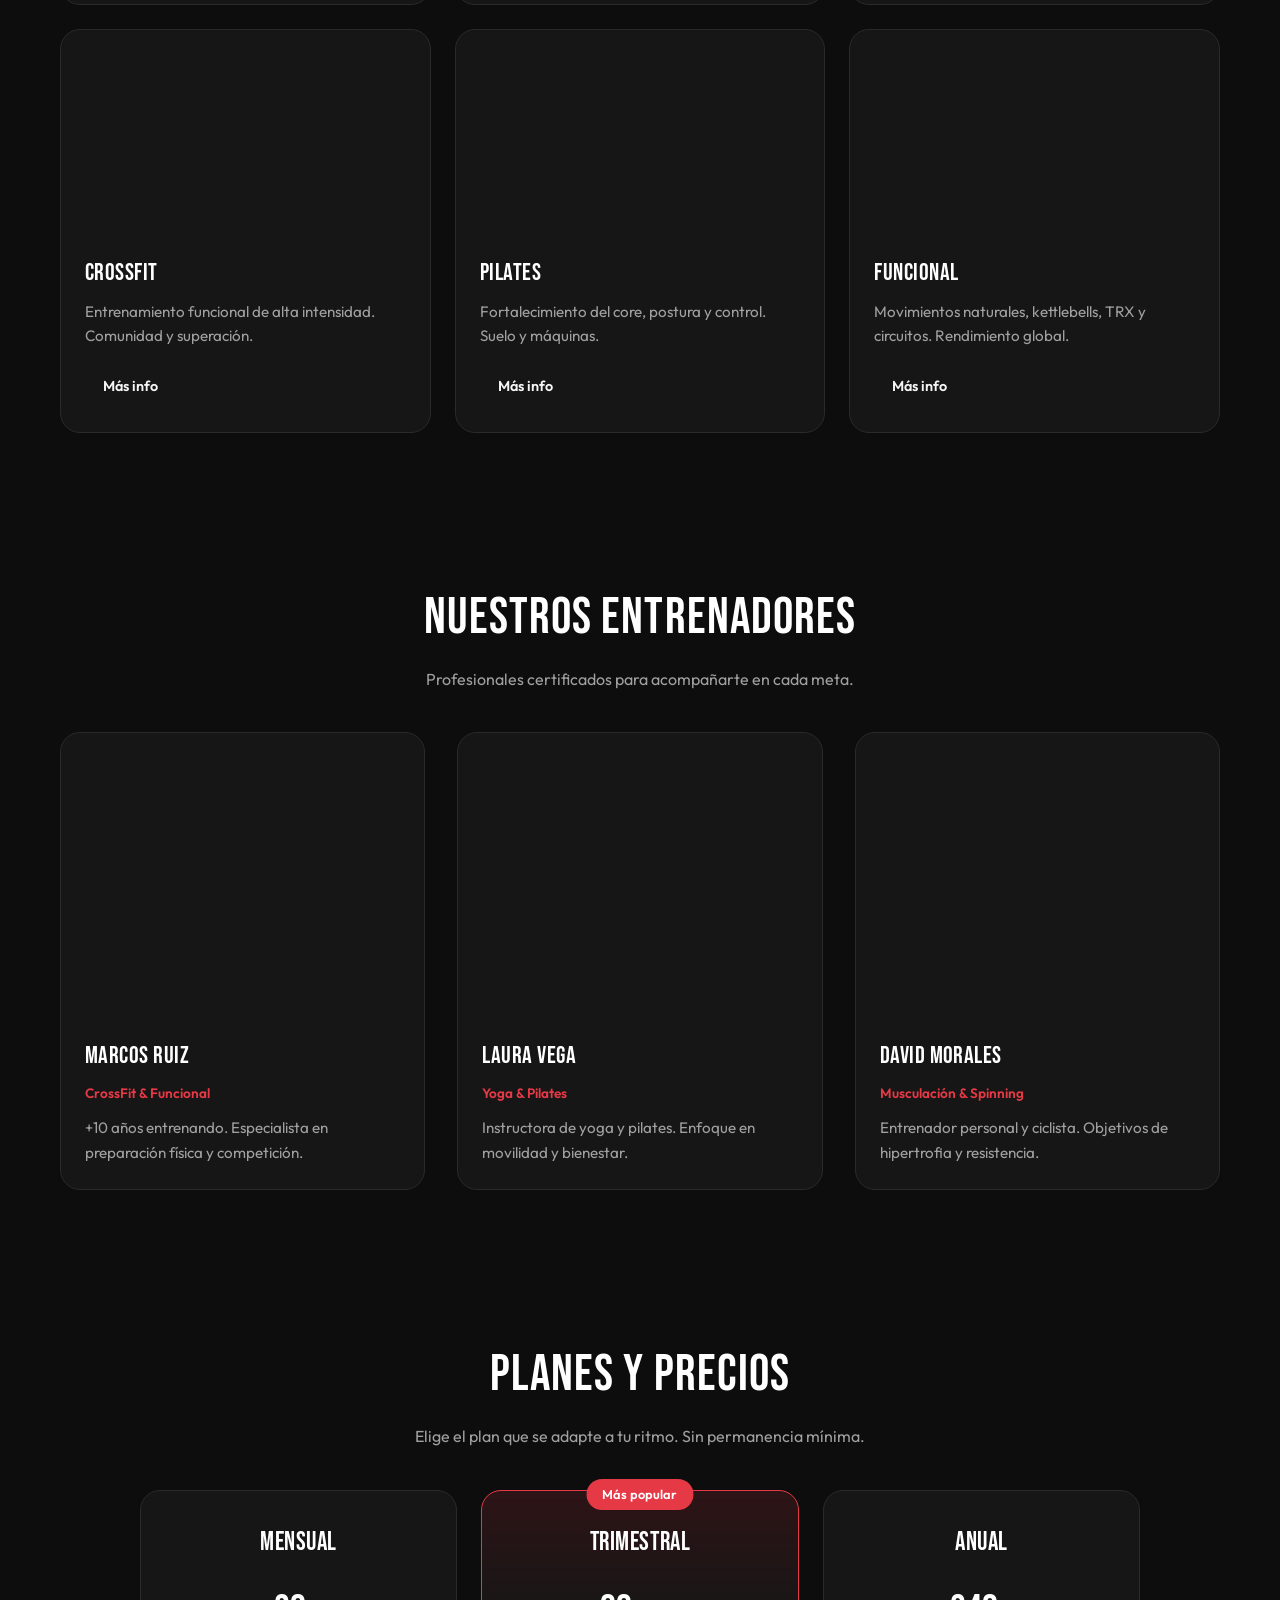
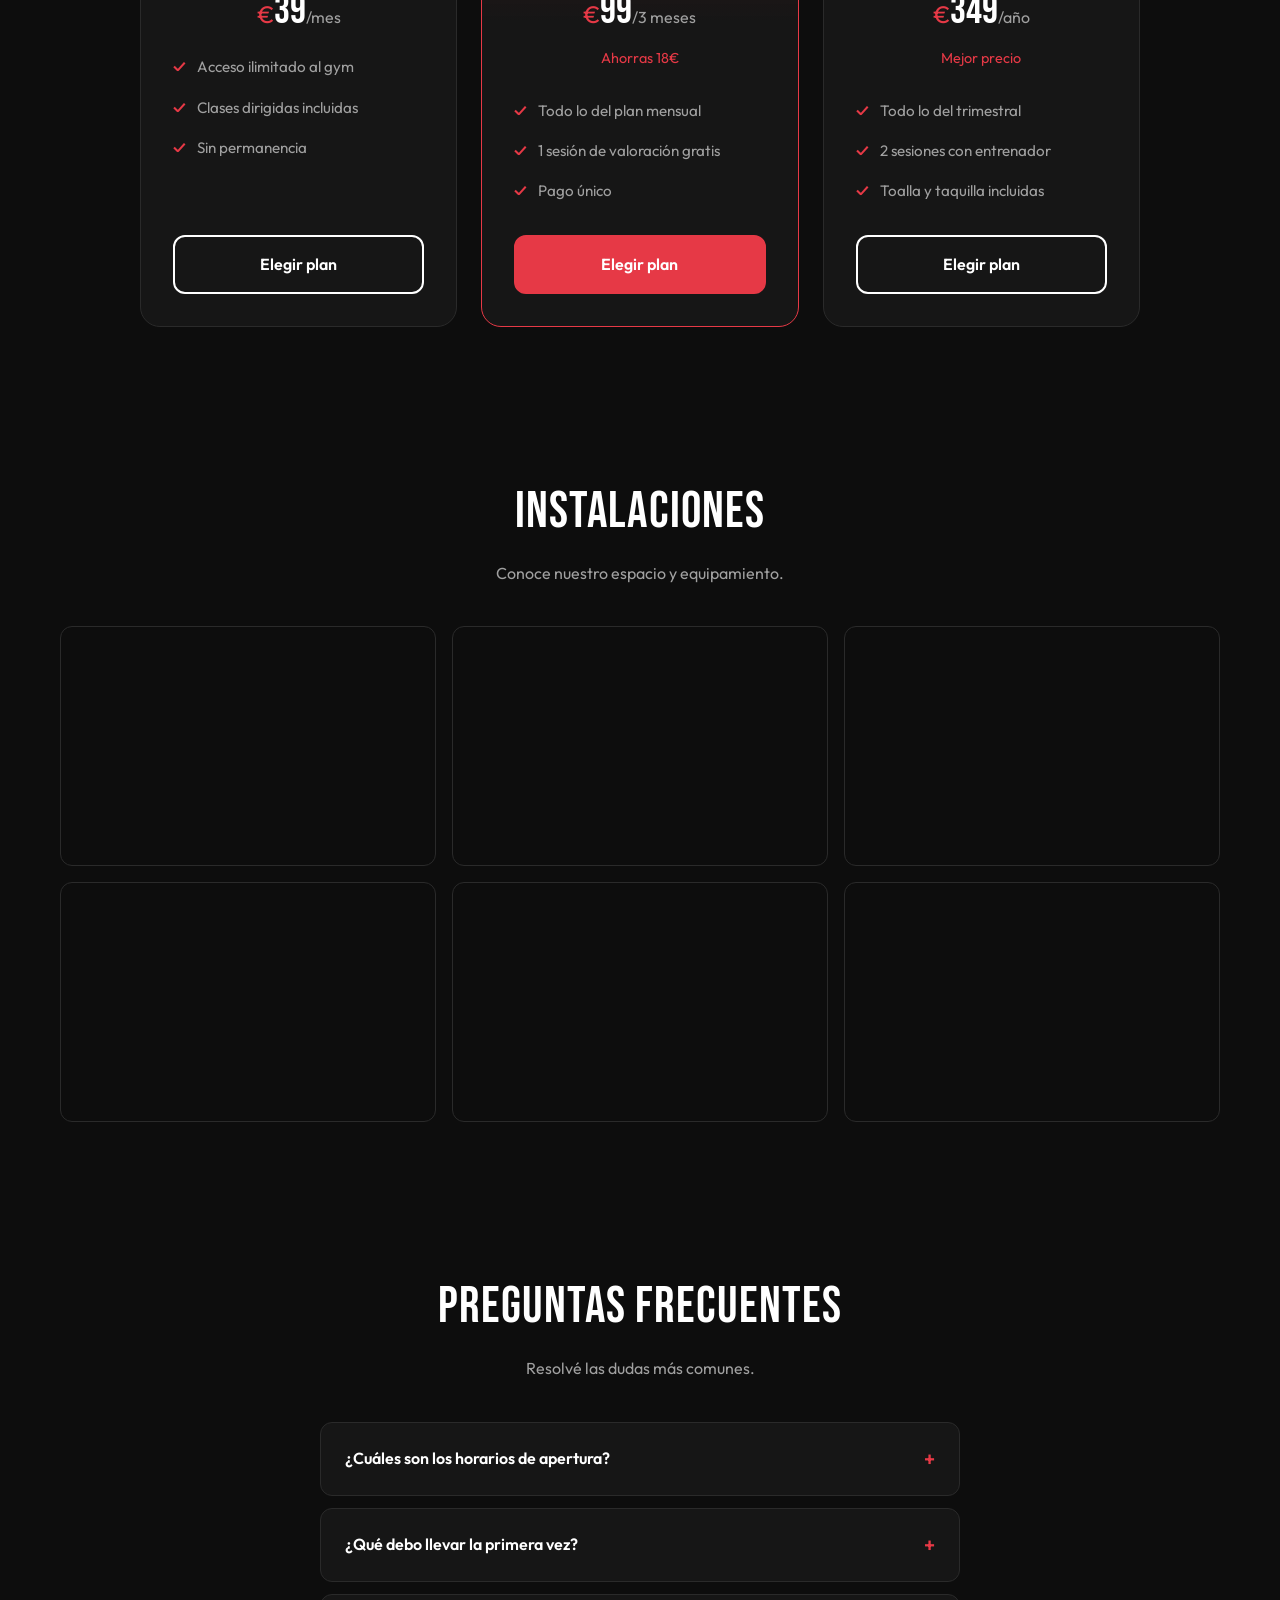
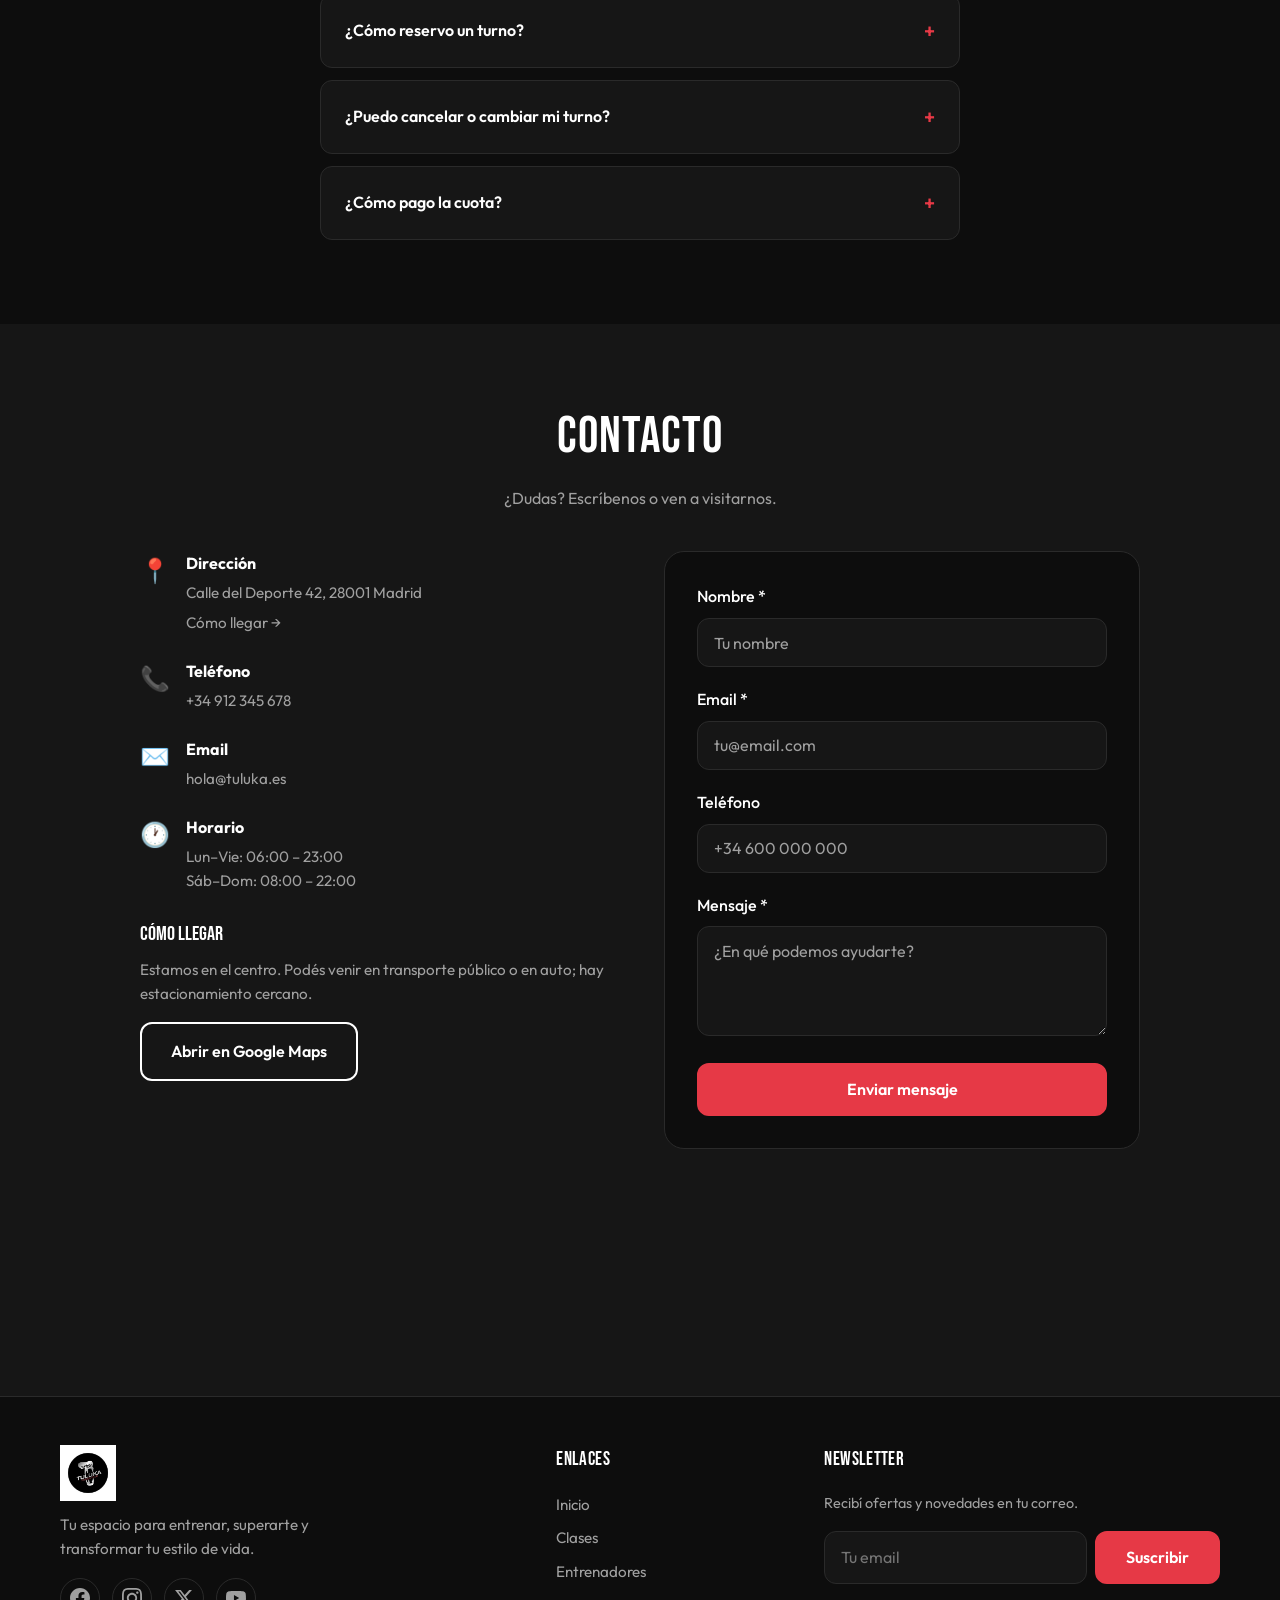
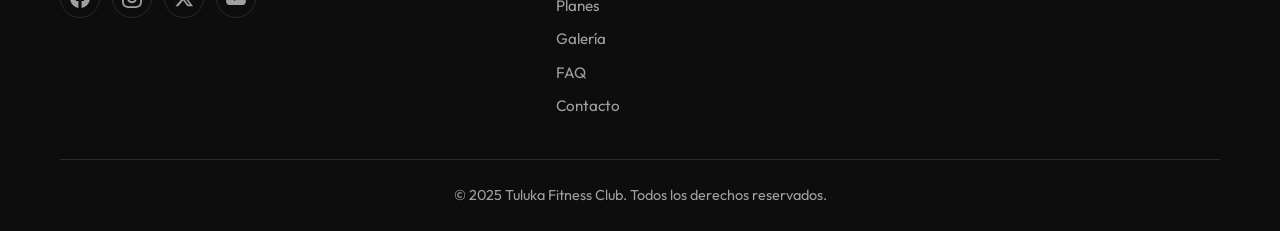
==== commit 4cda6151: "Reserva turno y Paga cuota primero; quitar sección testimonios Made-with: Cursor" ====
--- a/index.html
+++ b/index.html
@@ -47,33 +47,8 @@
   </header>
 
   <main>
-    <!-- Hero -->
-    <section class="hero" id="inicio">
-      <div class="hero-bg"></div>
-      <div class="hero-content container">
-        <p class="hero-tag">Tu cuerpo puede hacerlo. Es tu mente la que debes convencer.</p>
-        <h1 class="hero-title">Entrena. <span>Supera.</span> Transforma.</h1>
-        <p class="hero-text">Instalaciones de primer nivel, clases dirigidas y entrenadores certificados. Tu meta empieza aquí.</p>
-        <div class="hero-cta">
-          <a href="#contacto" class="btn btn-primary">Prueba gratis</a>
-          <a href="#clases" class="btn btn-outline">Ver horarios</a>
-        </div>
-      </div>
-      <div class="hero-scroll">
-        <span>Desliza</span>
-        <div class="scroll-icon"></div>
-      </div>
-    </section>
-
-    <!-- Promo -->
-    <section class="promo-banner reveal">
-      <div class="container">
-        <p class="promo-banner-text"><strong>Primera clase gratis</strong> — Sin cargo de inscripción. Reservá tu turno y probá.</p>
-      </div>
-    </section>
-
-    <!-- Accesos rápidos: reserva turno y pago -->
-    <section class="section quick-actions" id="accesos">
+    <!-- Accesos rápidos: lo primero que ve el usuario -->
+    <section class="section quick-actions quick-actions--first" id="accesos">
       <div class="container">
         <div class="quick-actions-grid">
           <a href="https://tulukatucuman.turnosweb.com/" class="quick-action-card quick-action-card--reserva" id="link-turno" target="_blank" rel="noopener">
@@ -94,6 +69,31 @@
       </div>
     </section>
 
+    <!-- Promo -->
+    <section class="promo-banner reveal">
+      <div class="container">
+        <p class="promo-banner-text"><strong>Primera clase gratis</strong> — Sin cargo de inscripción. Reservá tu turno y probá.</p>
+      </div>
+    </section>
+
+    <!-- Hero -->
+    <section class="hero" id="inicio">
+      <div class="hero-bg"></div>
+      <div class="hero-content container">
+        <p class="hero-tag">Tu cuerpo puede hacerlo. Es tu mente la que debes convencer.</p>
+        <h1 class="hero-title">Entrena. <span>Supera.</span> Transforma.</h1>
+        <p class="hero-text">Instalaciones de primer nivel, clases dirigidas y entrenadores certificados. Tu meta empieza aquí.</p>
+        <div class="hero-cta">
+          <a href="#contacto" class="btn btn-primary">Prueba gratis</a>
+          <a href="#clases" class="btn btn-outline">Ver horarios</a>
+        </div>
+      </div>
+      <div class="hero-scroll">
+        <span>Desliza</span>
+        <div class="scroll-icon"></div>
+      </div>
+    </section>
+
     <!-- Beneficios -->
     <section class="section benefits" id="beneficios">
       <div class="container">
@@ -120,30 +120,6 @@
             <h3>Horario amplio</h3>
             <p>Abiertos de lunes a domingo. Madrugadores y nocturnos, tenemos espacio para ti.</p>
           </article>
-        </div>
-      </div>
-    </section>
-
-    <!-- Testimonios -->
-    <section class="section testimonials">
-      <div class="container">
-        <h2 class="section-title">Lo que dicen nuestros miembros</h2>
-        <div class="testimonials-slider">
-          <blockquote class="testimonial-card reveal">
-            <div class="testimonial-photo" style="background-image: url('https://images.unsplash.com/photo-1494790108377-be9c29b29330?w=150&q=80');"></div>
-            <p>"En tres meses recuperé la forma y la confianza. El ambiente y los entrenadores marcan la diferencia."</p>
-            <footer>— Carla M., 34</footer>
-          </blockquote>
-          <blockquote class="testimonial-card reveal">
-            <div class="testimonial-photo" style="background-image: url('https://images.unsplash.com/photo-1507003211169-0a1dd7228f2d?w=150&q=80');"></div>
-            <p>"Las clases de crossfit son adictivas en el buen sentido. Nunca me aburro y siempre supero límites."</p>
-            <footer>— Pablo R., 28</footer>
-          </blockquote>
-          <blockquote class="testimonial-card reveal">
-            <div class="testimonial-photo" style="background-image: url('https://images.unsplash.com/photo-1438761681033-6461ffad8d80?w=150&q=80');"></div>
-            <p>"Horarios flexibles y precios justos. Por fin un gym que se adapta a mi vida."</p>
-            <footer>— Ana L., 41</footer>
-          </blockquote>
         </div>
       </div>
     </section>
--- a/css/style.css
+++ b/css/style.css
@@ -345,6 +345,11 @@
   border-bottom: 1px solid var(--border);
 }
 
+.quick-actions--first {
+  padding-top: 2rem;
+  padding-bottom: 2rem;
+}
+
 .quick-actions-grid {
   display: grid;
   grid-template-columns: repeat(2, 1fr);
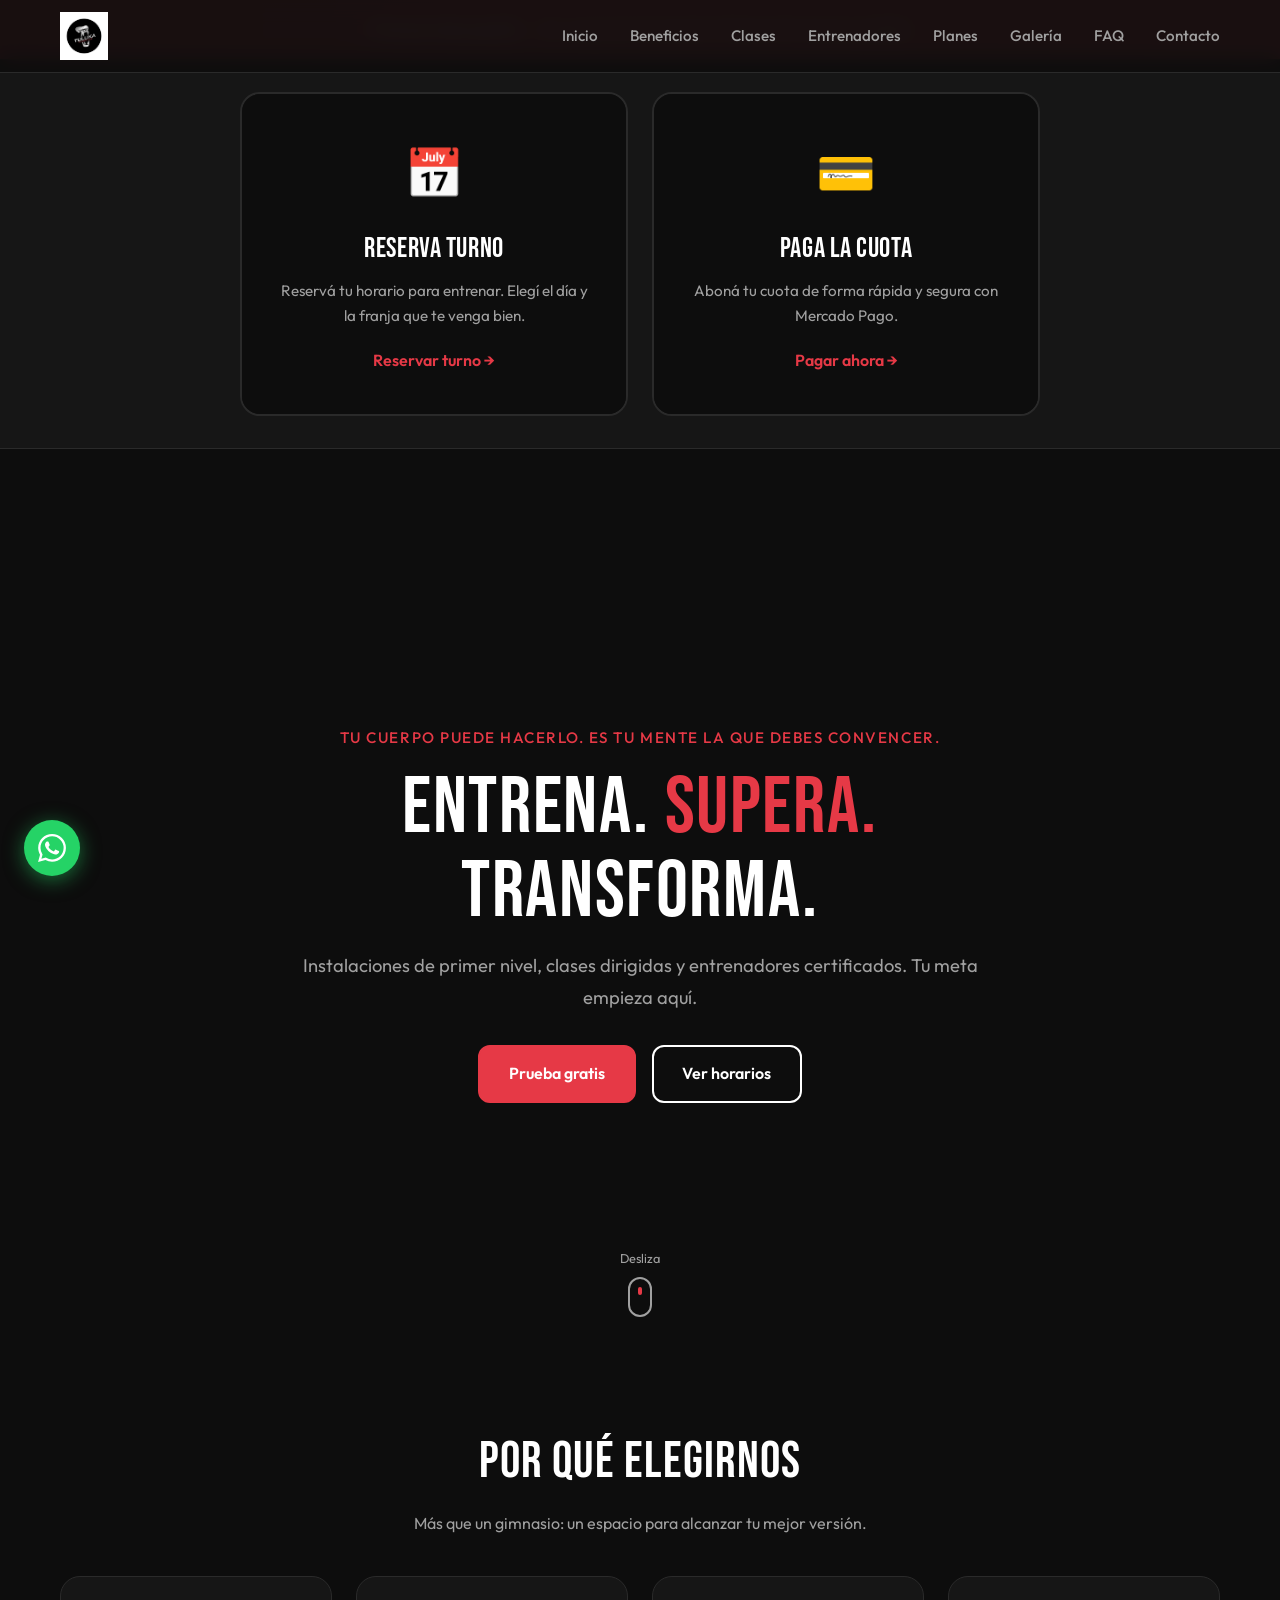
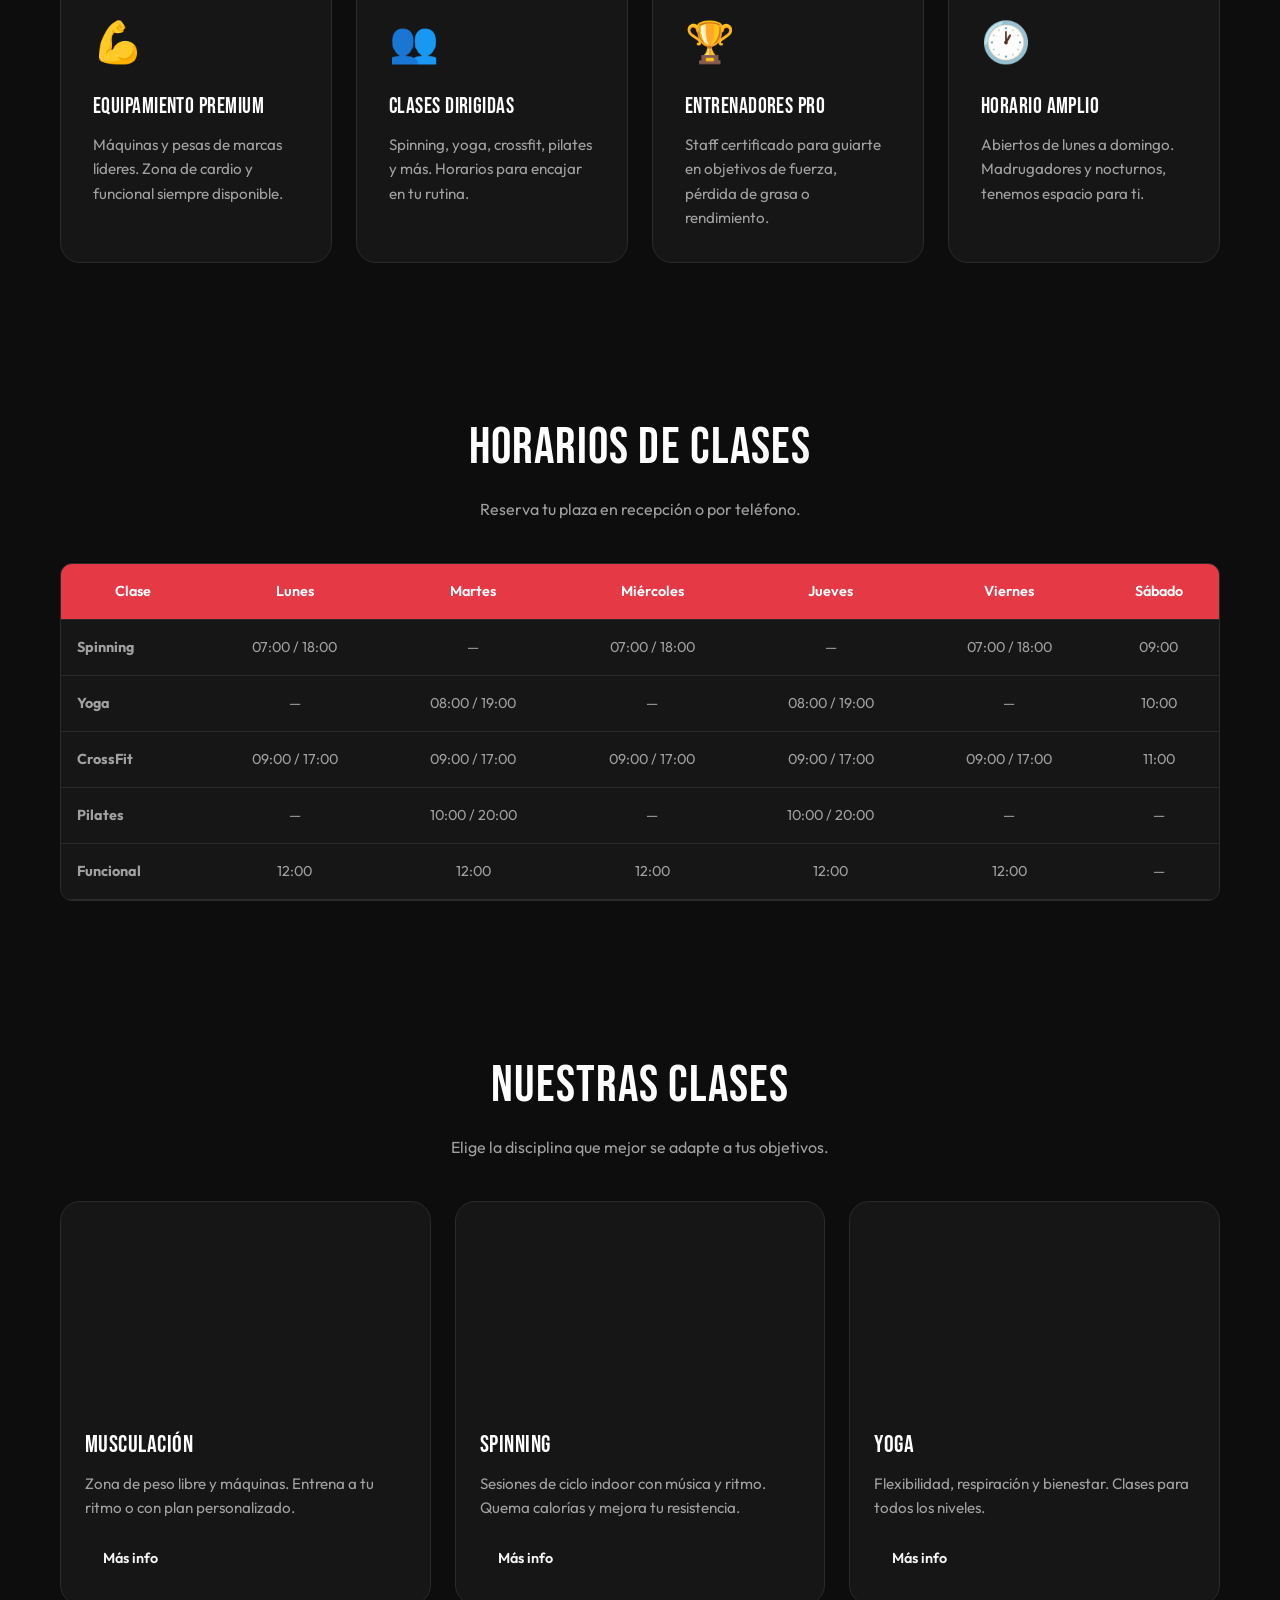
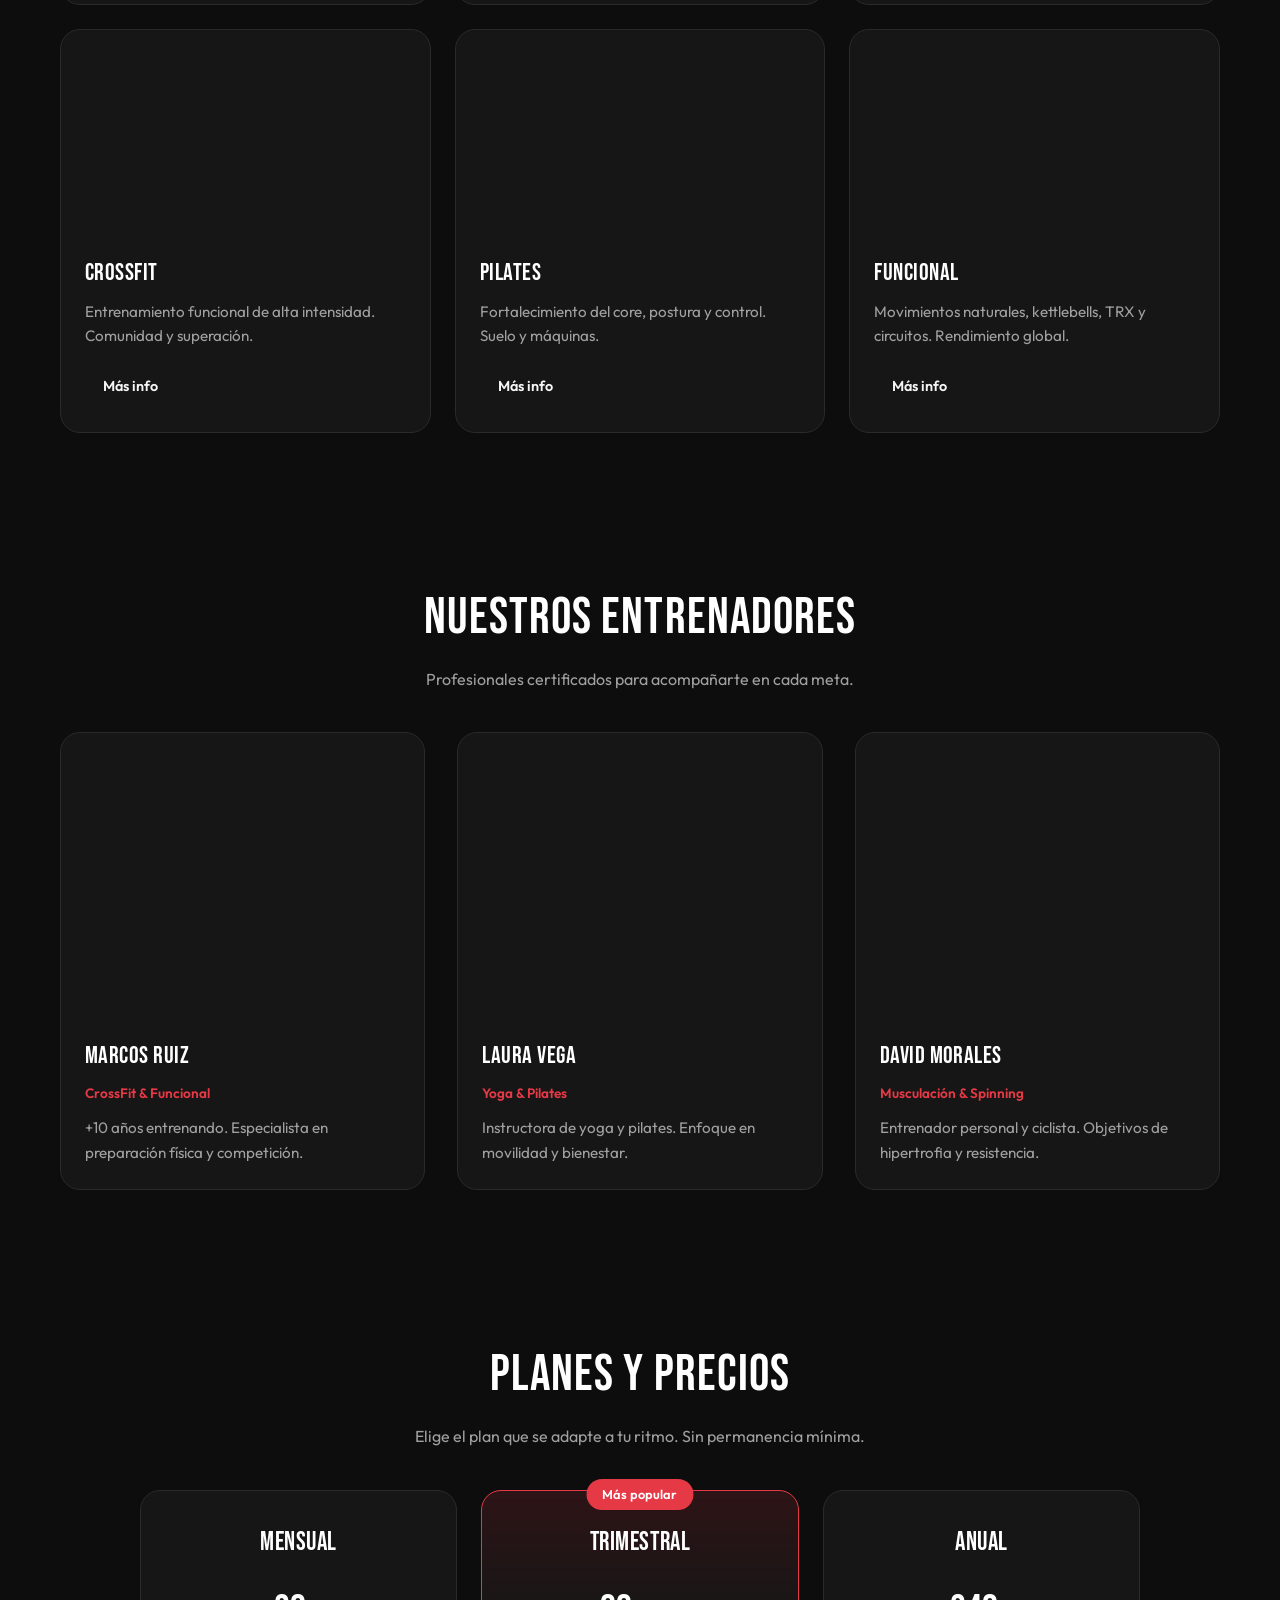
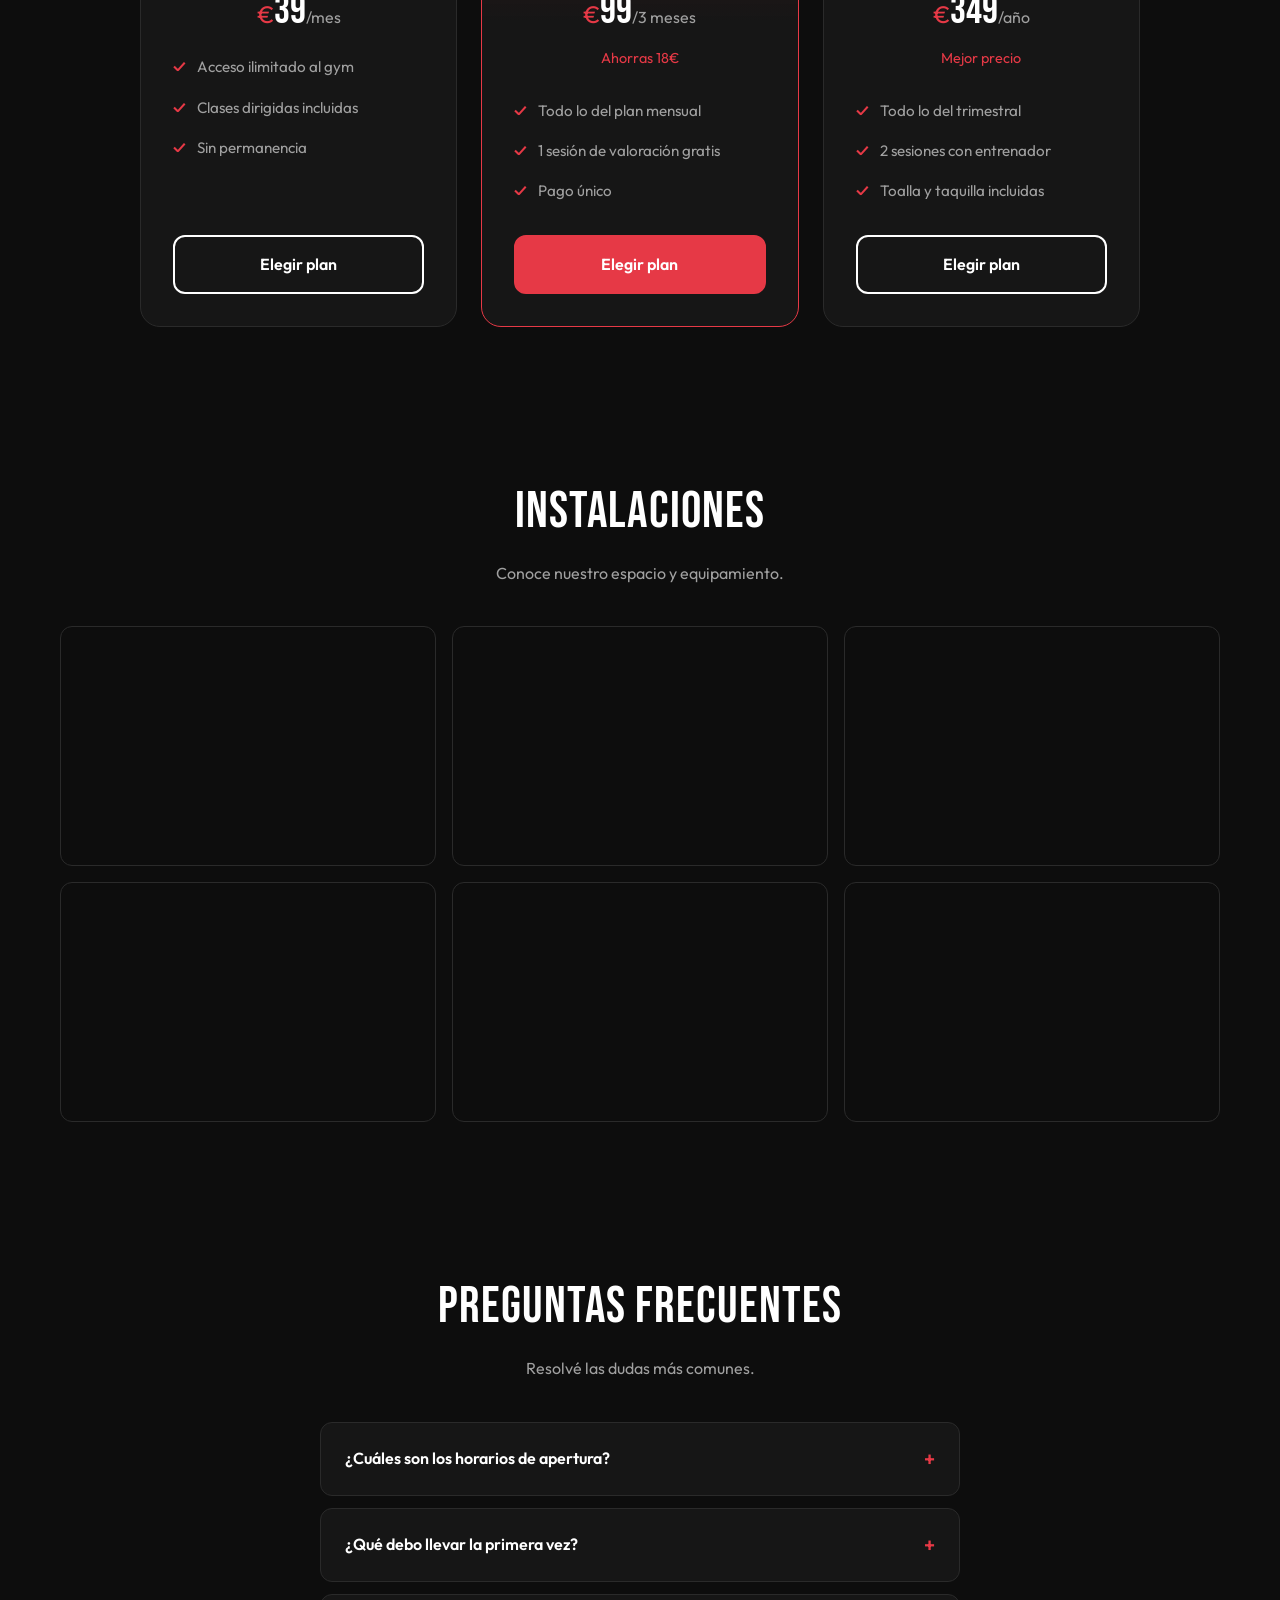
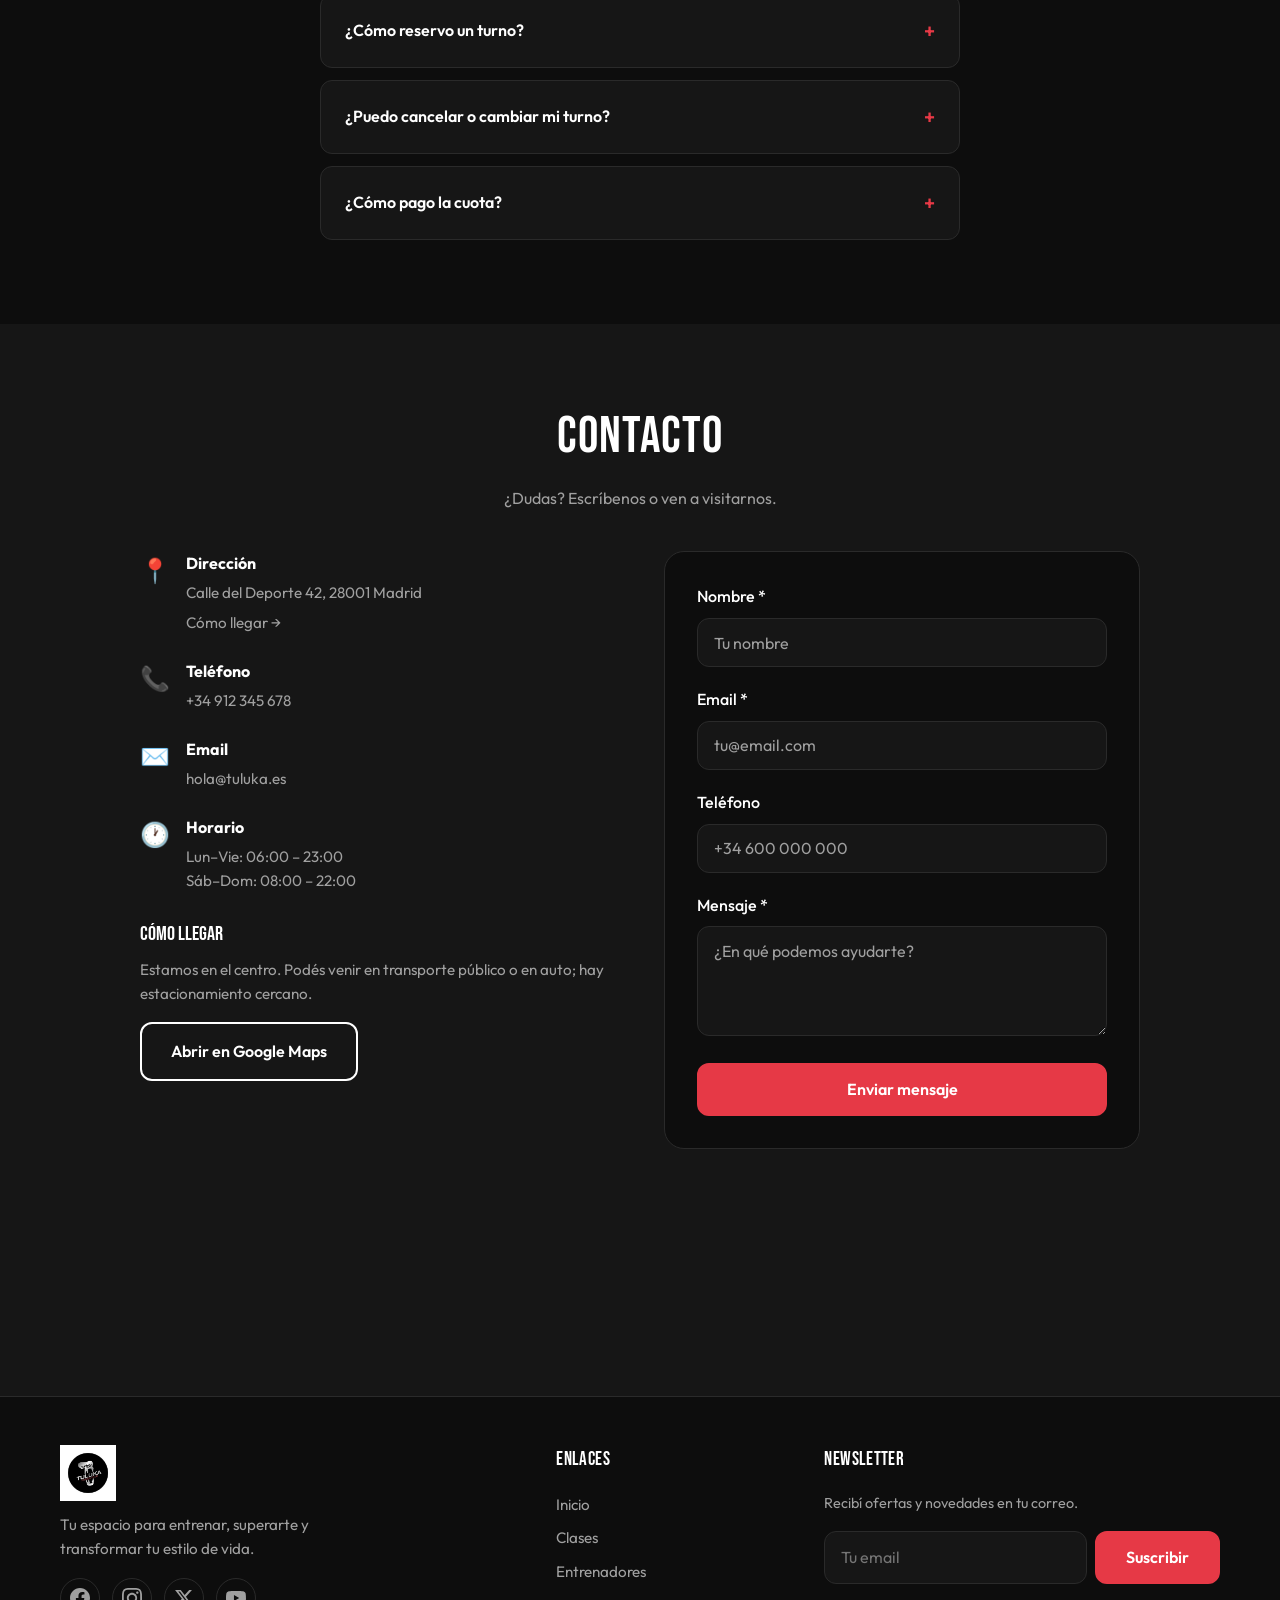
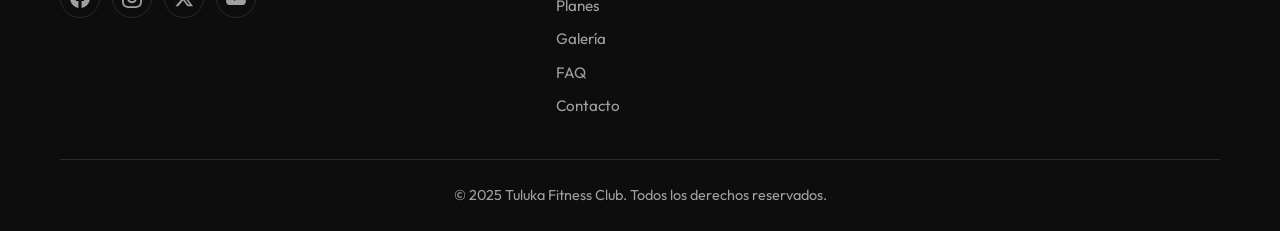
==== commit 150d2bda: "Reserva turno y Paga cuota debajo del banner Primera clase gratis Made-with: Cursor" ====
--- a/index.html
+++ b/index.html
@@ -47,7 +47,14 @@
   </header>
 
   <main>
-    <!-- Accesos rápidos: lo primero que ve el usuario -->
+    <!-- Promo -->
+    <section class="promo-banner reveal">
+      <div class="container">
+        <p class="promo-banner-text"><strong>Primera clase gratis</strong> — Sin cargo de inscripción. Reservá tu turno y probá.</p>
+      </div>
+    </section>
+
+    <!-- Reserva turno y Paga la cuota (debajo de la promo) -->
     <section class="section quick-actions quick-actions--first" id="accesos">
       <div class="container">
         <div class="quick-actions-grid">
@@ -66,13 +73,6 @@
             <span class="quick-action-cta">Pagar ahora →</span>
           </a>
         </div>
-      </div>
-    </section>
-
-    <!-- Promo -->
-    <section class="promo-banner reveal">
-      <div class="container">
-        <p class="promo-banner-text"><strong>Primera clase gratis</strong> — Sin cargo de inscripción. Reservá tu turno y probá.</p>
       </div>
     </section>
 
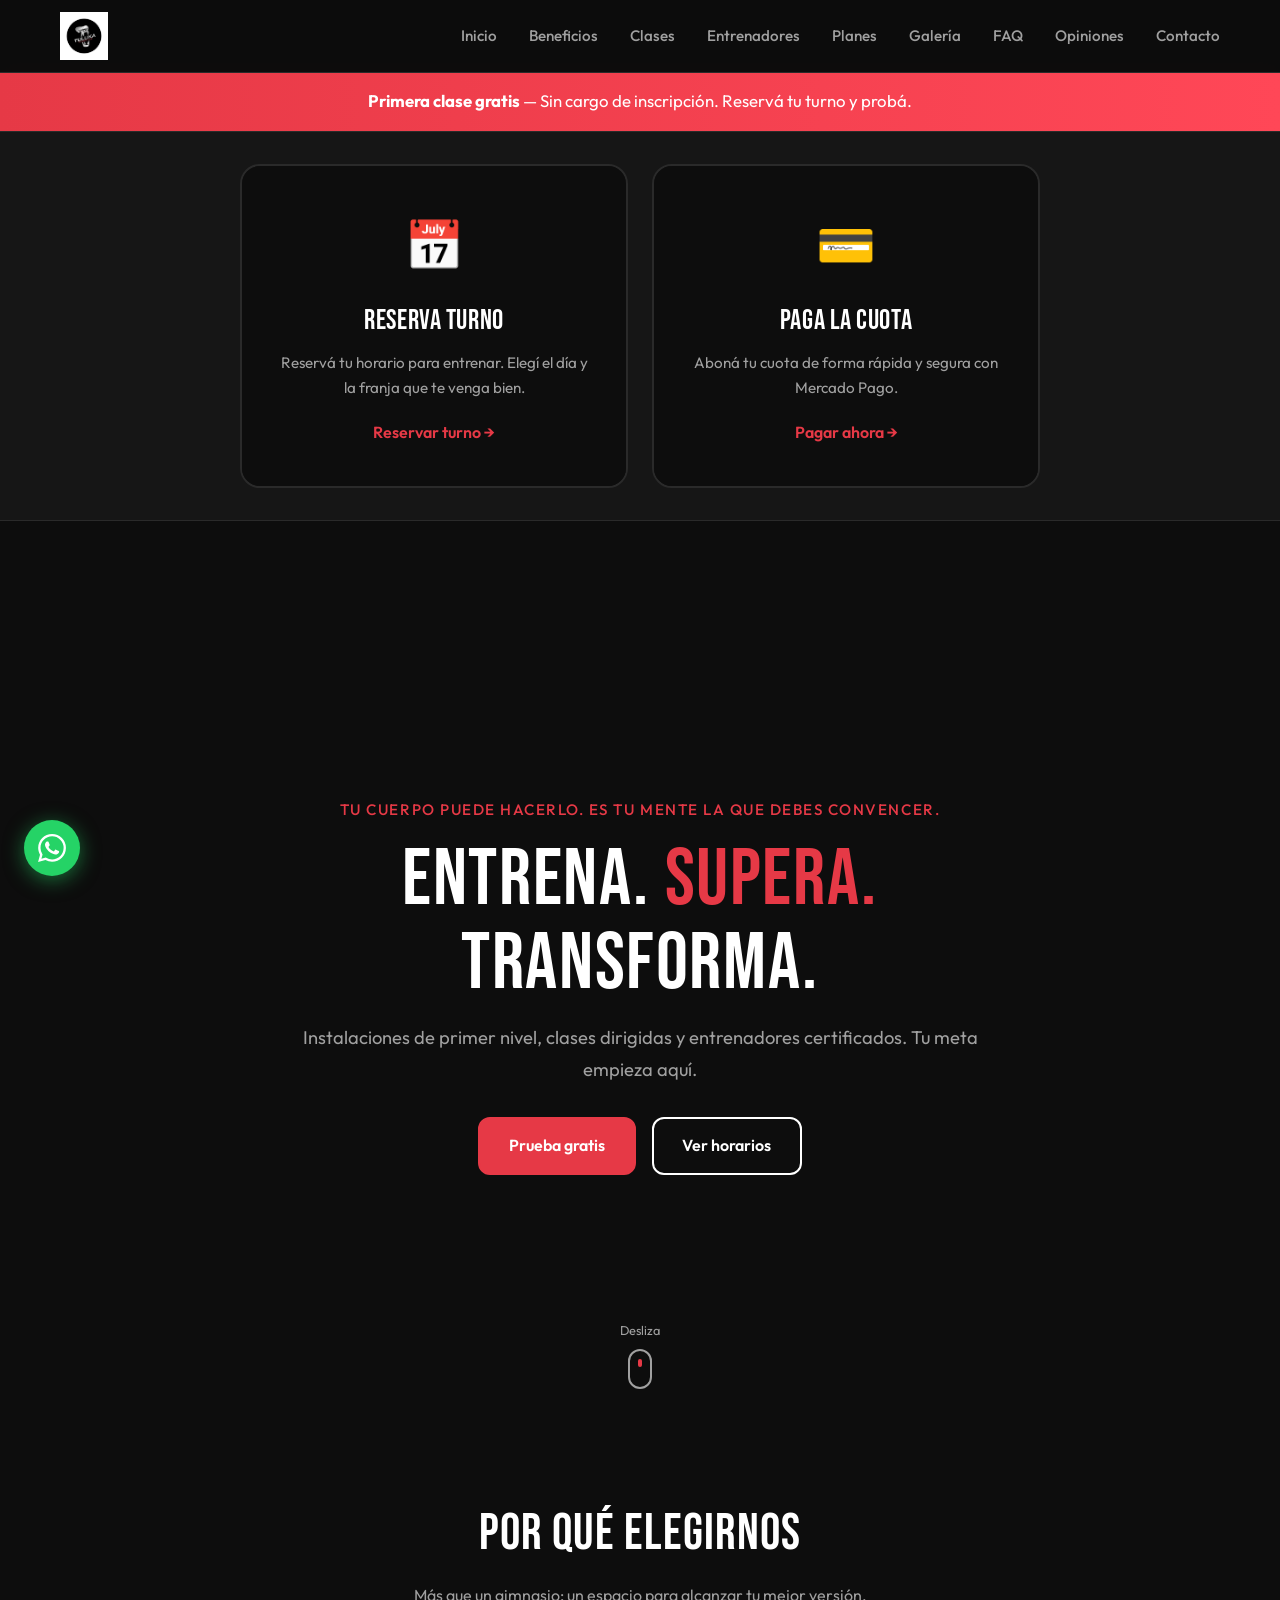
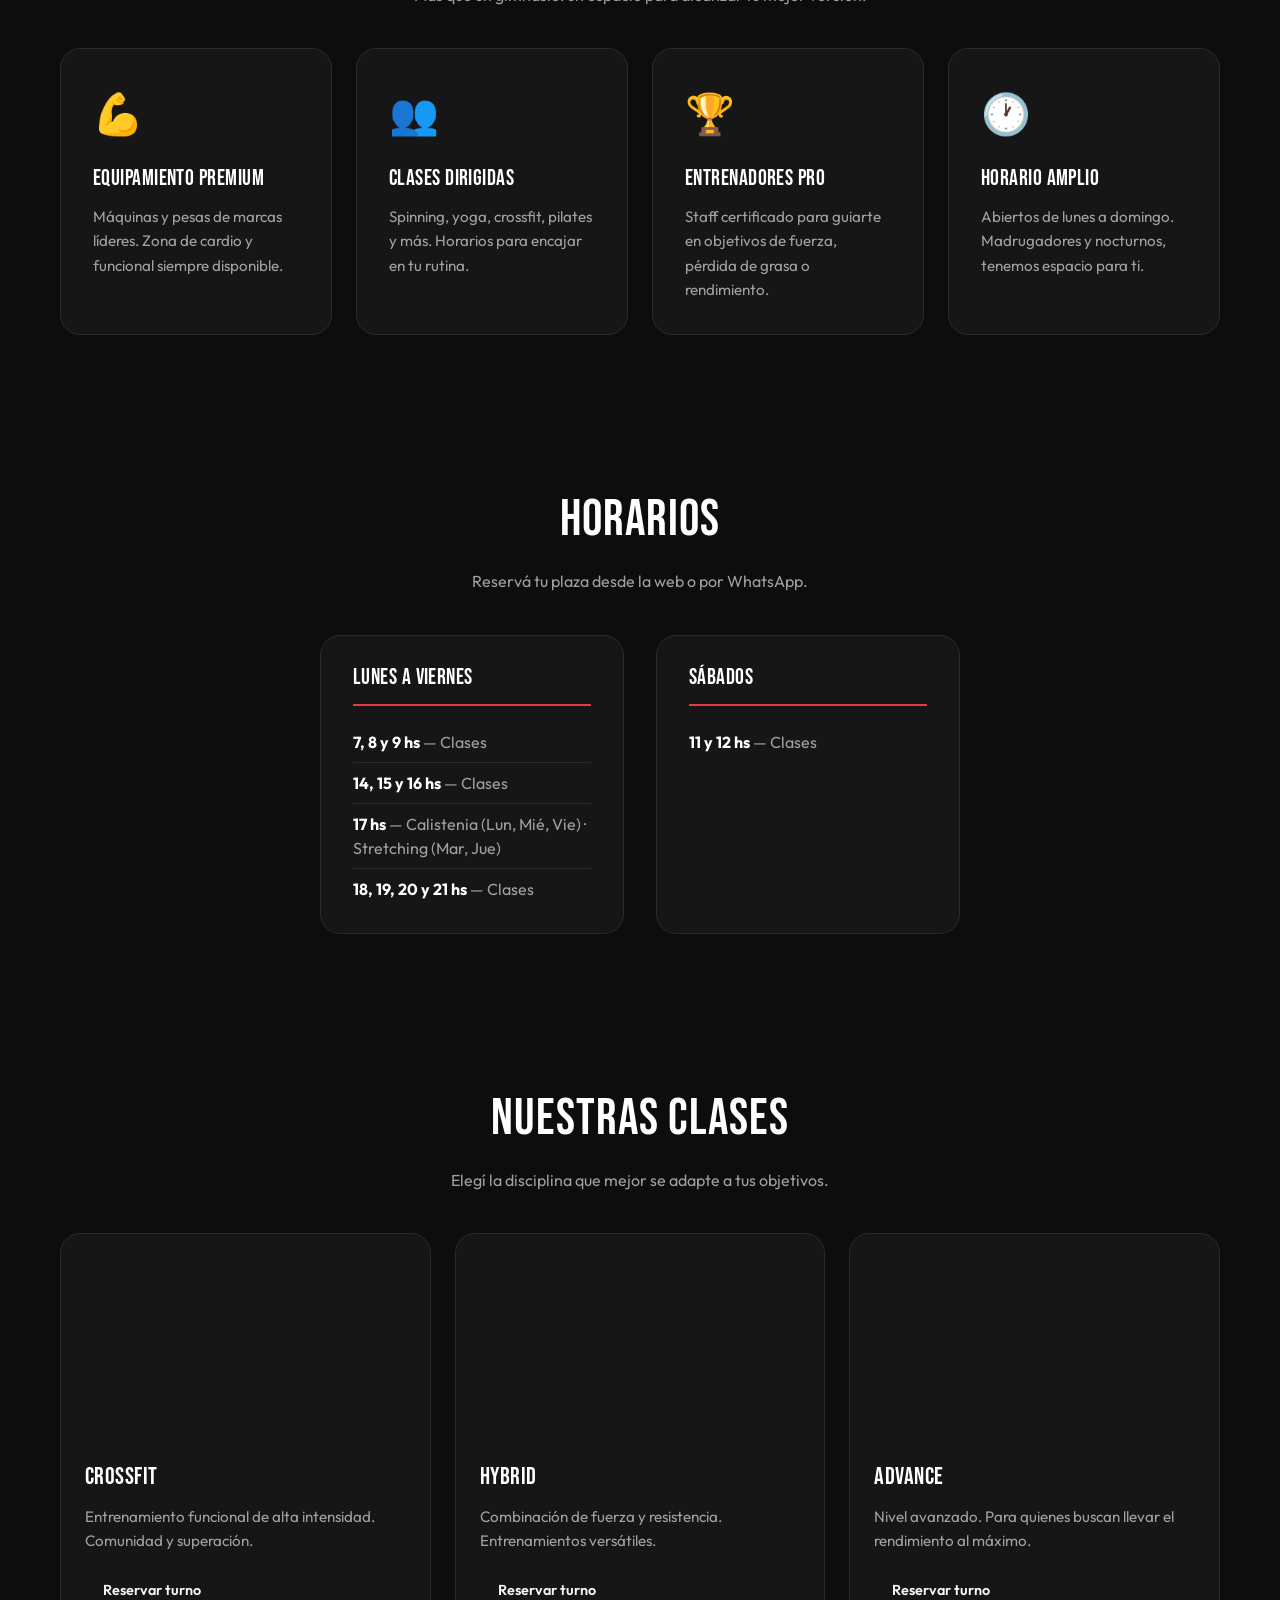
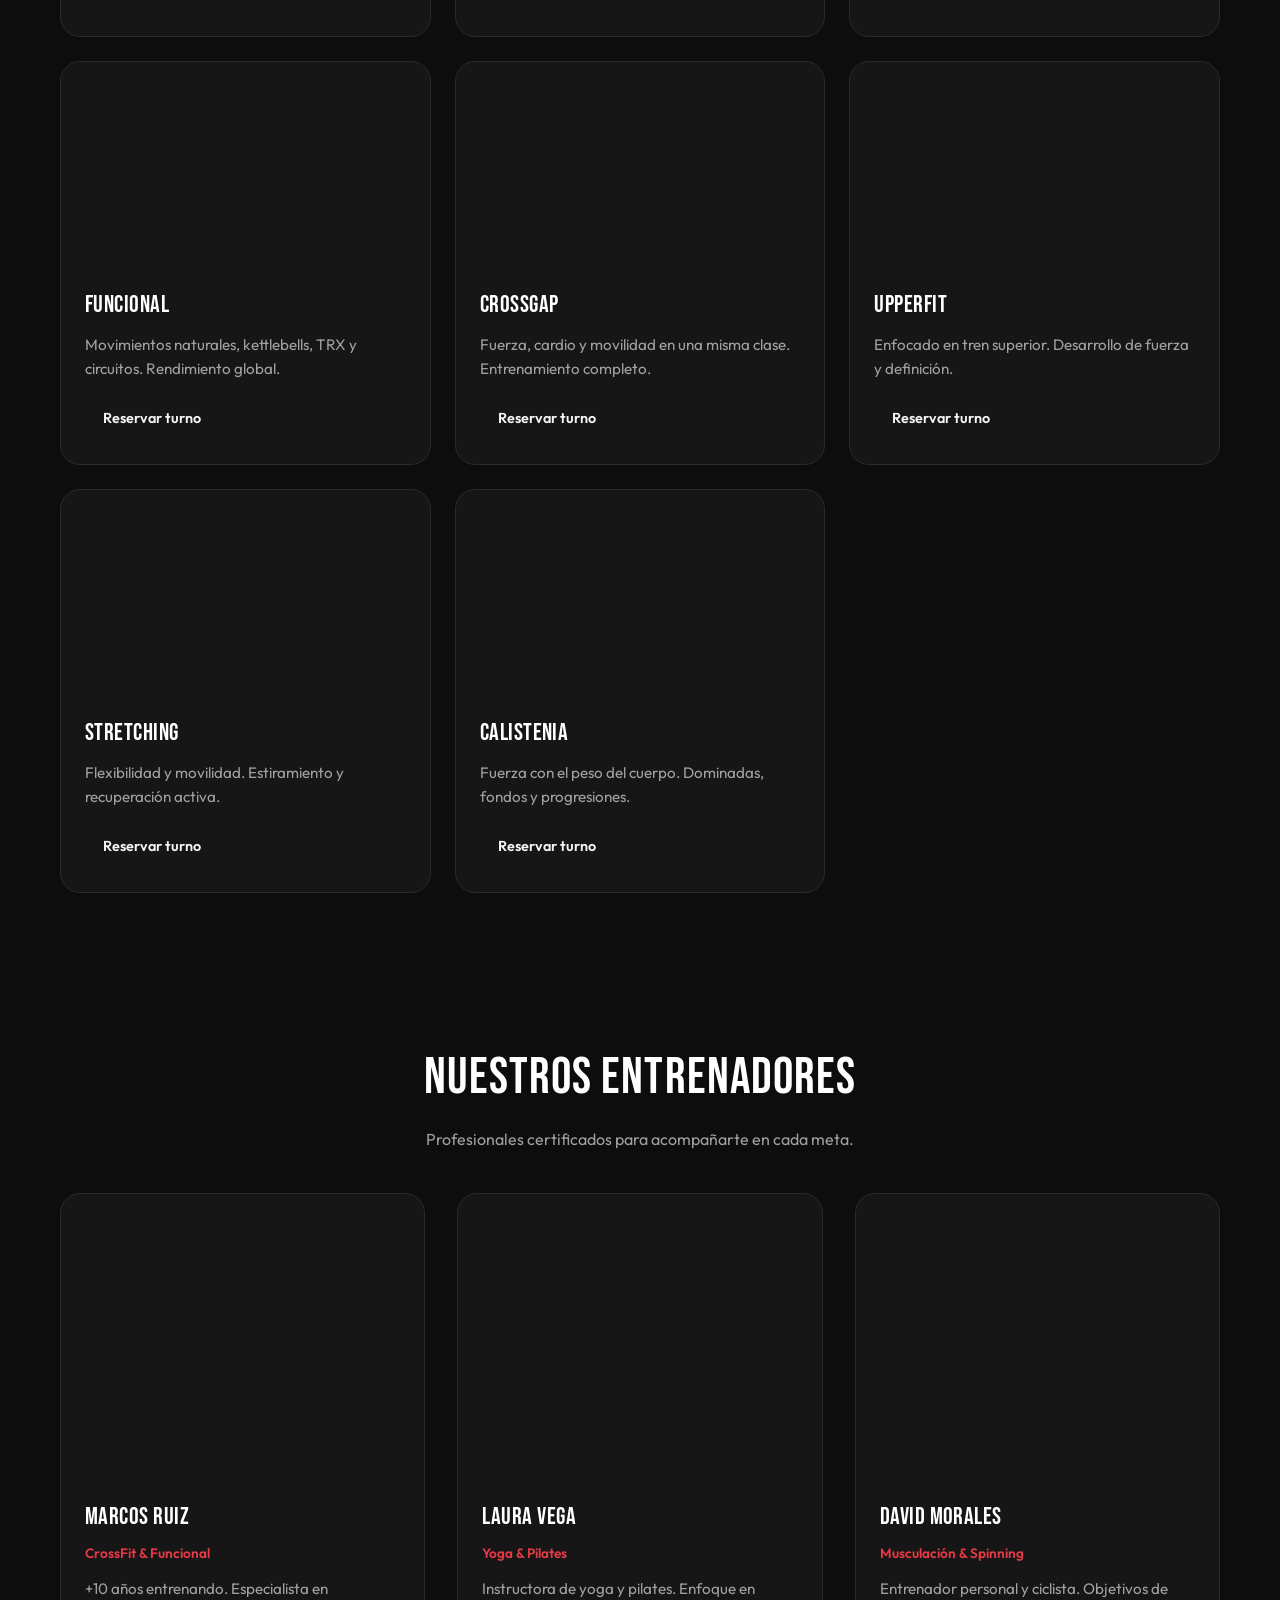
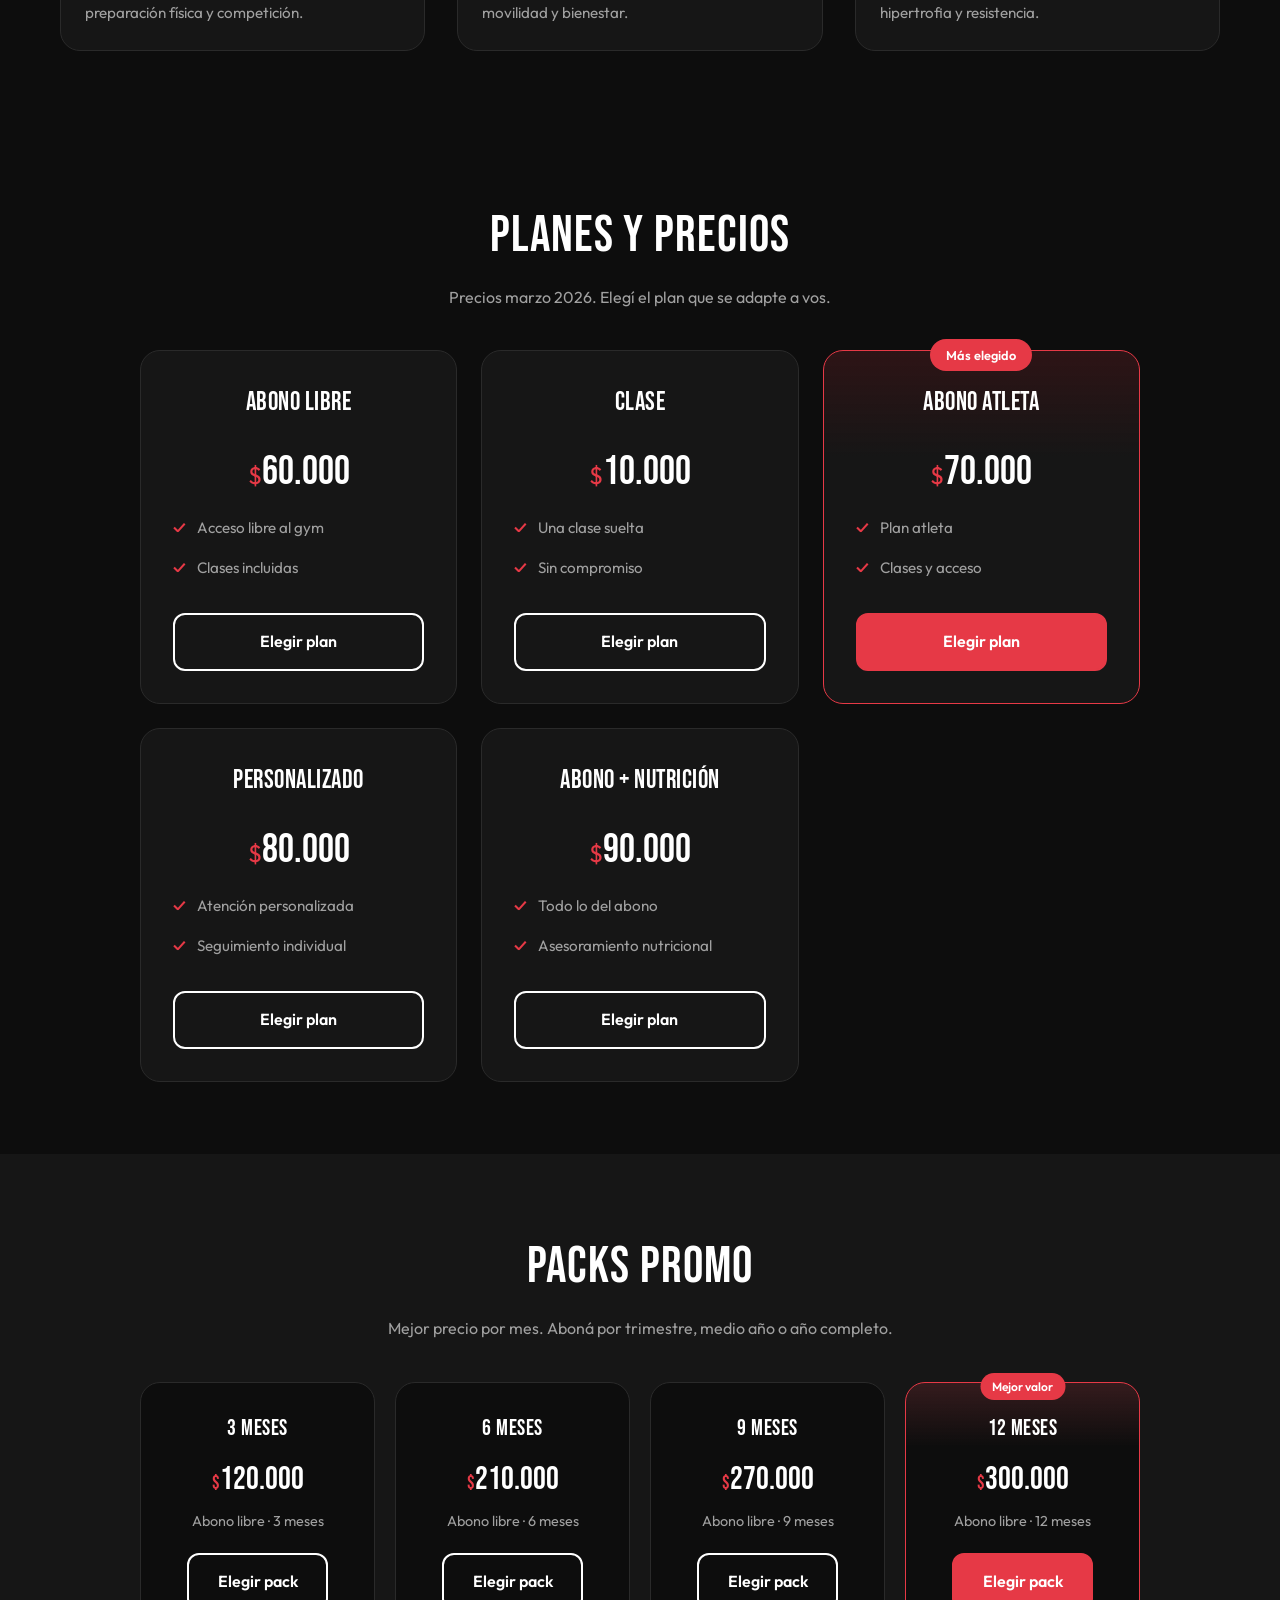
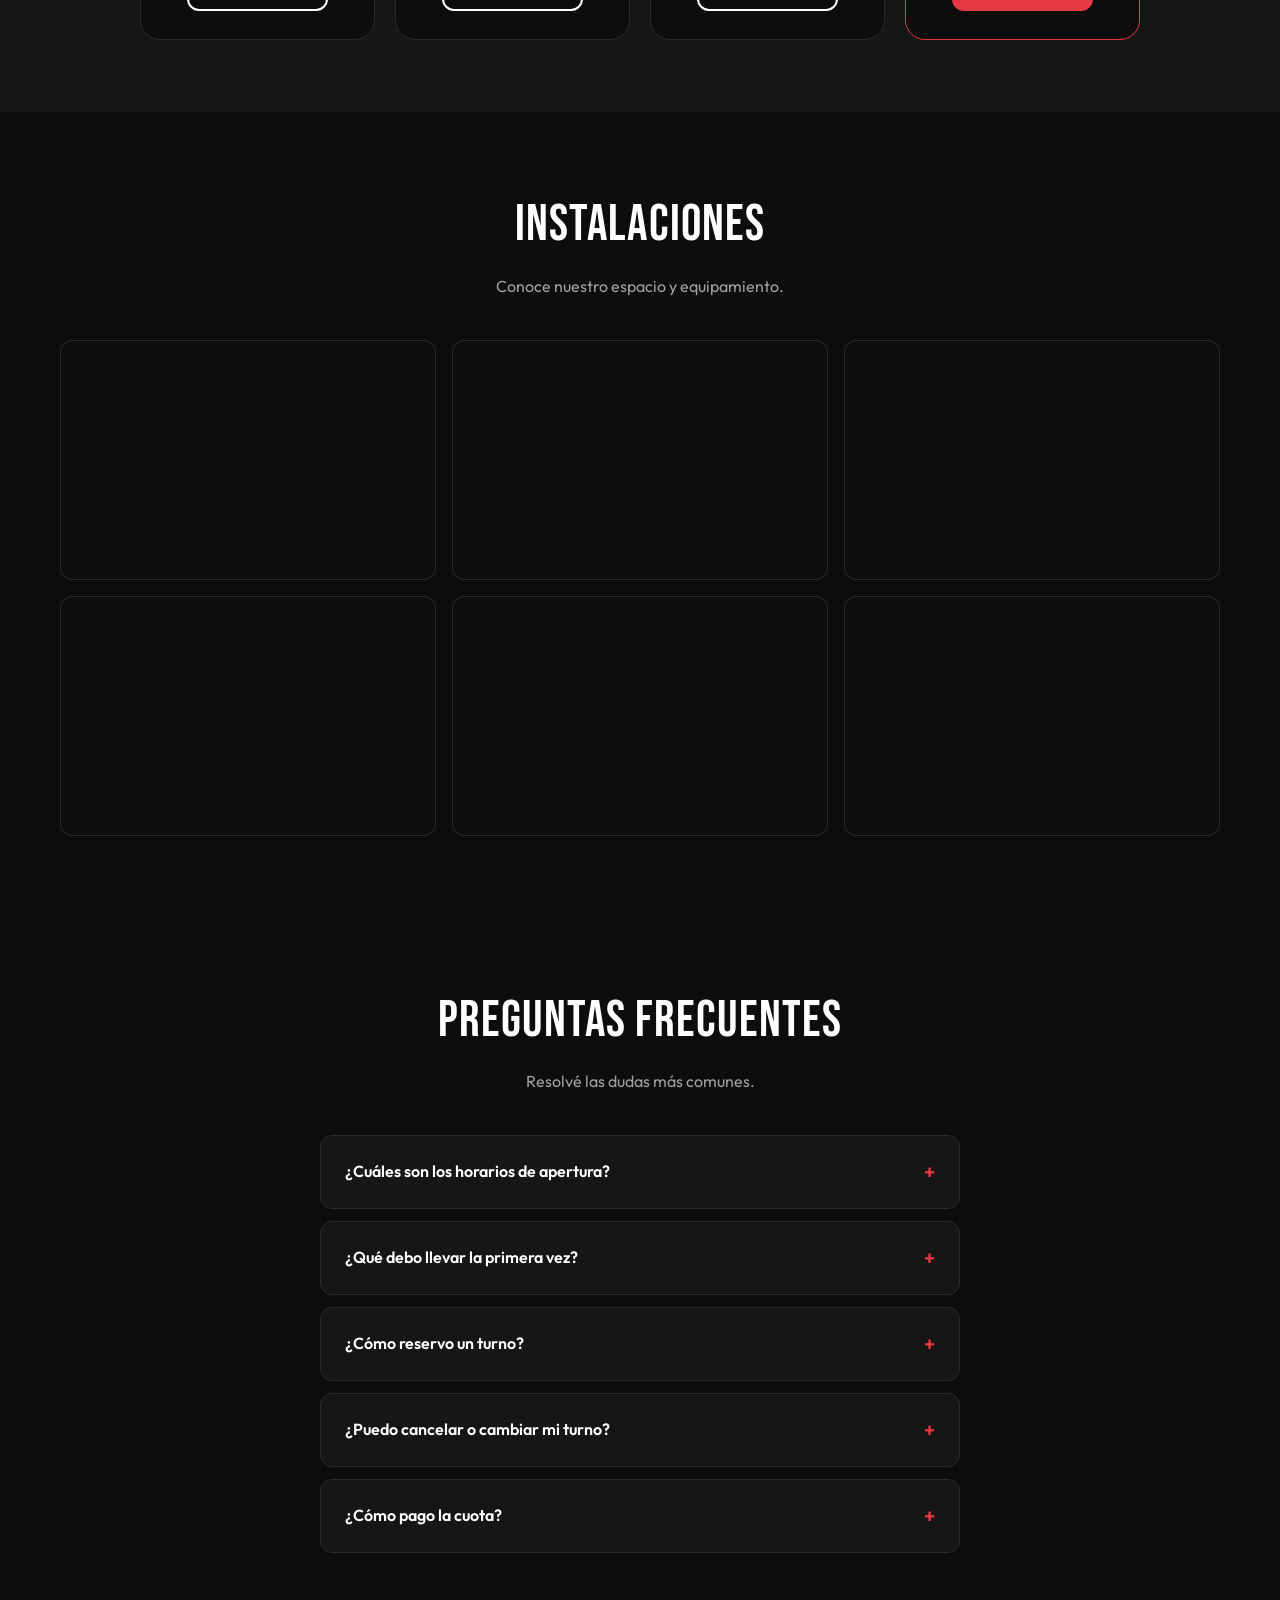
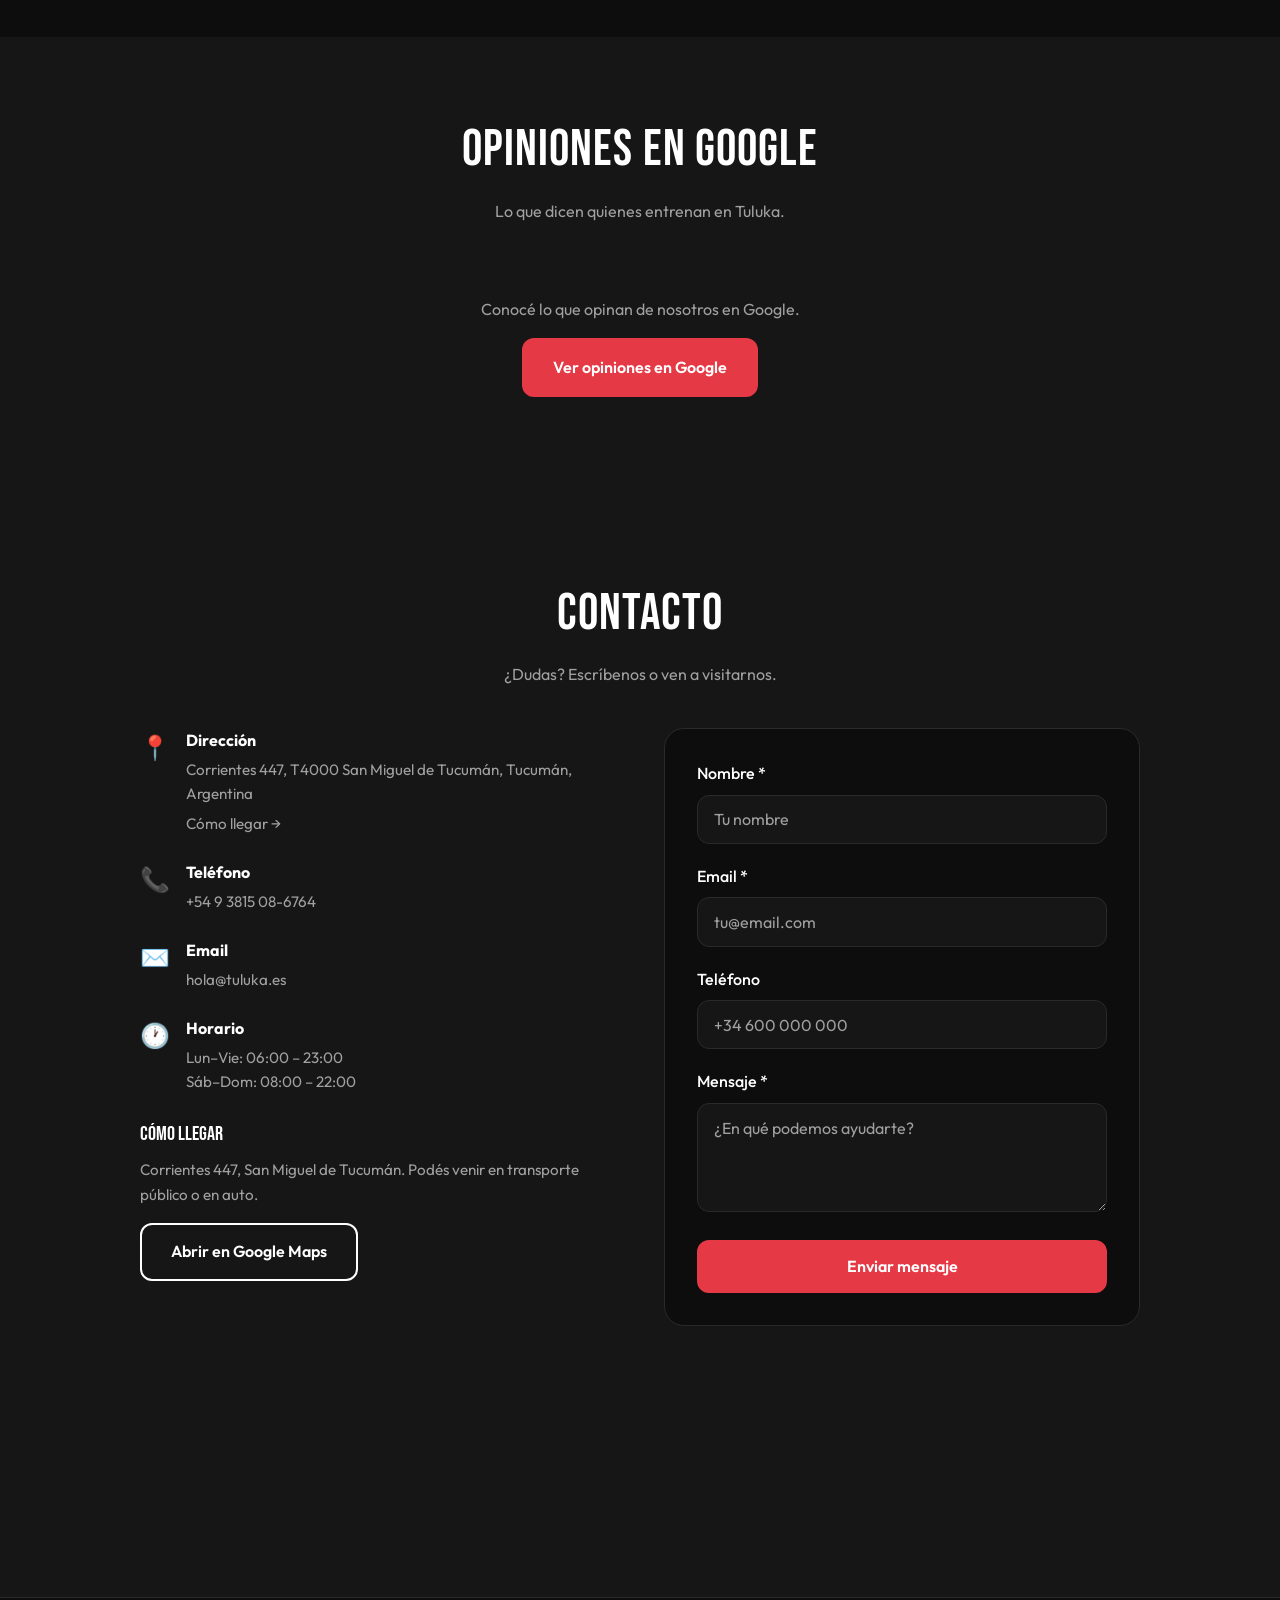
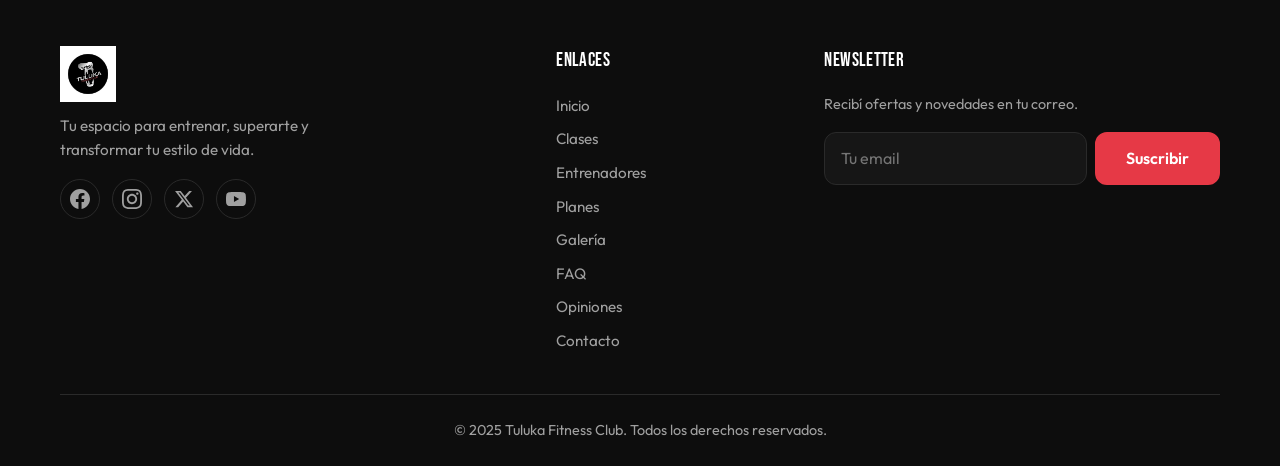
==== commit 66a9a1dd: "Teléfono/WhatsApp +54 9 3815 08-6764; ubicación Corrientes 447 Tucumán; clases CrossFit Hybrid Advan" ====
--- a/index.html
+++ b/index.html
@@ -35,6 +35,7 @@
           <li><a href="#planes">Planes</a></li>
           <li><a href="#galeria">Galería</a></li>
           <li><a href="#faq">FAQ</a></li>
+          <li><a href="#opiniones">Opiniones</a></li>
           <li><a href="#contacto">Contacto</a></li>
         </ul>
       </nav>
@@ -124,72 +125,27 @@
       </div>
     </section>
 
-    <!-- Horarios destacados -->
+    <!-- Horarios -->
     <section class="section schedules" id="horarios">
       <div class="container">
-        <h2 class="section-title">Horarios de clases</h2>
-        <p class="section-subtitle">Reserva tu plaza en recepción o por teléfono.</p>
-        <div class="schedule-table-wrap reveal">
-          <table class="schedule-table">
-            <thead>
-              <tr>
-                <th>Clase</th>
-                <th>Lunes</th>
-                <th>Martes</th>
-                <th>Miércoles</th>
-                <th>Jueves</th>
-                <th>Viernes</th>
-                <th>Sábado</th>
-              </tr>
-            </thead>
-            <tbody>
-              <tr>
-                <td><strong>Spinning</strong></td>
-                <td>07:00 / 18:00</td>
-                <td>—</td>
-                <td>07:00 / 18:00</td>
-                <td>—</td>
-                <td>07:00 / 18:00</td>
-                <td>09:00</td>
-              </tr>
-              <tr>
-                <td><strong>Yoga</strong></td>
-                <td>—</td>
-                <td>08:00 / 19:00</td>
-                <td>—</td>
-                <td>08:00 / 19:00</td>
-                <td>—</td>
-                <td>10:00</td>
-              </tr>
-              <tr>
-                <td><strong>CrossFit</strong></td>
-                <td>09:00 / 17:00</td>
-                <td>09:00 / 17:00</td>
-                <td>09:00 / 17:00</td>
-                <td>09:00 / 17:00</td>
-                <td>09:00 / 17:00</td>
-                <td>11:00</td>
-              </tr>
-              <tr>
-                <td><strong>Pilates</strong></td>
-                <td>—</td>
-                <td>10:00 / 20:00</td>
-                <td>—</td>
-                <td>10:00 / 20:00</td>
-                <td>—</td>
-                <td>—</td>
-              </tr>
-              <tr>
-                <td><strong>Funcional</strong></td>
-                <td>12:00</td>
-                <td>12:00</td>
-                <td>12:00</td>
-                <td>12:00</td>
-                <td>12:00</td>
-                <td>—</td>
-              </tr>
-            </tbody>
-          </table>
+        <h2 class="section-title">Horarios</h2>
+        <p class="section-subtitle">Reservá tu plaza desde la web o por WhatsApp.</p>
+        <div class="schedule-blocks reveal">
+          <div class="schedule-block">
+            <h3 class="schedule-block-title">Lunes a viernes</h3>
+            <ul class="schedule-list">
+              <li><strong>7, 8 y 9 hs</strong> — Clases</li>
+              <li><strong>14, 15 y 16 hs</strong> — Clases</li>
+              <li><strong>17 hs</strong> — Calistenia (Lun, Mié, Vie) · Stretching (Mar, Jue)</li>
+              <li><strong>18, 19, 20 y 21 hs</strong> — Clases</li>
+            </ul>
+          </div>
+          <div class="schedule-block">
+            <h3 class="schedule-block-title">Sábados</h3>
+            <ul class="schedule-list">
+              <li><strong>11 y 12 hs</strong> — Clases</li>
+            </ul>
+          </div>
         </div>
       </div>
     </section>
@@ -198,54 +154,70 @@
     <section class="section classes" id="clases">
       <div class="container">
         <h2 class="section-title">Nuestras clases</h2>
-        <p class="section-subtitle">Elige la disciplina que mejor se adapte a tus objetivos.</p>
+        <p class="section-subtitle">Elegí la disciplina que mejor se adapte a tus objetivos.</p>
         <div class="classes-grid">
-          <article class="class-card reveal">
-            <div class="class-card-img" style="background-image: url('https://images.unsplash.com/photo-1534438327276-14e5300c3a48?w=600&q=80');"></div>
-            <div class="class-card-content">
-              <h3>Musculación</h3>
-              <p>Zona de peso libre y máquinas. Entrena a tu ritmo o con plan personalizado.</p>
-              <a href="#contacto" class="btn btn-small">Más info</a>
-            </div>
-          </article>
-          <article class="class-card reveal">
-            <div class="class-card-img" style="background-image: url('https://images.unsplash.com/photo-1541534741688-6078c6bfb5c5?w=600&q=80');"></div>
-            <div class="class-card-content">
-              <h3>Spinning</h3>
-              <p>Sesiones de ciclo indoor con música y ritmo. Quema calorías y mejora tu resistencia.</p>
-              <a href="#contacto" class="btn btn-small">Más info</a>
-            </div>
-          </article>
-          <article class="class-card reveal">
-            <div class="class-card-img" style="background-image: url('https://images.unsplash.com/photo-1544367567-0f2fcb009e0b?w=600&q=80');"></div>
-            <div class="class-card-content">
-              <h3>Yoga</h3>
-              <p>Flexibilidad, respiración y bienestar. Clases para todos los niveles.</p>
-              <a href="#contacto" class="btn btn-small">Más info</a>
-            </div>
-          </article>
           <article class="class-card reveal">
             <div class="class-card-img" style="background-image: url('https://images.unsplash.com/photo-1601422407692-ec4eeec5d9b3?w=600&q=80');"></div>
             <div class="class-card-content">
               <h3>CrossFit</h3>
               <p>Entrenamiento funcional de alta intensidad. Comunidad y superación.</p>
-              <a href="#contacto" class="btn btn-small">Más info</a>
-            </div>
-          </article>
-          <article class="class-card reveal">
-            <div class="class-card-img" style="background-image: url('https://images.unsplash.com/photo-1518611012118-696072aa579a?w=600&q=80');"></div>
-            <div class="class-card-content">
-              <h3>Pilates</h3>
-              <p>Fortalecimiento del core, postura y control. Suelo y máquinas.</p>
-              <a href="#contacto" class="btn btn-small">Más info</a>
+              <a href="#accesos" class="btn btn-small">Reservar turno</a>
             </div>
           </article>
           <article class="class-card reveal">
             <div class="class-card-img" style="background-image: url('https://images.unsplash.com/photo-1571019614242-c5c5dee9f50b?w=600&q=80');"></div>
+            <div class="class-card-content">
+              <h3>Hybrid</h3>
+              <p>Combinación de fuerza y resistencia. Entrenamientos versátiles.</p>
+              <a href="#accesos" class="btn btn-small">Reservar turno</a>
+            </div>
+          </article>
+          <article class="class-card reveal">
+            <div class="class-card-img" style="background-image: url('https://images.unsplash.com/photo-1534438327276-14e5300c3a48?w=600&q=80');"></div>
+            <div class="class-card-content">
+              <h3>Advance</h3>
+              <p>Nivel avanzado. Para quienes buscan llevar el rendimiento al máximo.</p>
+              <a href="#accesos" class="btn btn-small">Reservar turno</a>
+            </div>
+          </article>
+          <article class="class-card reveal">
+            <div class="class-card-img" style="background-image: url('https://images.unsplash.com/photo-1541534741688-6078c6bfb5c5?w=600&q=80');"></div>
             <div class="class-card-content">
               <h3>Funcional</h3>
               <p>Movimientos naturales, kettlebells, TRX y circuitos. Rendimiento global.</p>
-              <a href="#contacto" class="btn btn-small">Más info</a>
+              <a href="#accesos" class="btn btn-small">Reservar turno</a>
+            </div>
+          </article>
+          <article class="class-card reveal">
+            <div class="class-card-img" style="background-image: url('https://images.unsplash.com/photo-1583454110551-21f2fa2afe61?w=600&q=80');"></div>
+            <div class="class-card-content">
+              <h3>CrossGap</h3>
+              <p>Fuerza, cardio y movilidad en una misma clase. Entrenamiento completo.</p>
+              <a href="#accesos" class="btn btn-small">Reservar turno</a>
+            </div>
+          </article>
+          <article class="class-card reveal">
+            <div class="class-card-img" style="background-image: url('https://images.unsplash.com/photo-1598971639058-fab3c3109a00?w=600&q=80');"></div>
+            <div class="class-card-content">
+              <h3>UpperFit</h3>
+              <p>Enfocado en tren superior. Desarrollo de fuerza y definición.</p>
+              <a href="#accesos" class="btn btn-small">Reservar turno</a>
+            </div>
+          </article>
+          <article class="class-card reveal">
+            <div class="class-card-img" style="background-image: url('https://images.unsplash.com/photo-1544367567-0f2fcb009e0b?w=600&q=80');"></div>
+            <div class="class-card-content">
+              <h3>Stretching</h3>
+              <p>Flexibilidad y movilidad. Estiramiento y recuperación activa.</p>
+              <a href="#accesos" class="btn btn-small">Reservar turno</a>
+            </div>
+          </article>
+          <article class="class-card reveal">
+            <div class="class-card-img" style="background-image: url('https://images.unsplash.com/photo-1598289431512-b97b0917affc?w=600&q=80');"></div>
+            <div class="class-card-content">
+              <h3>Calistenia</h3>
+              <p>Fuerza con el peso del cuerpo. Dominadas, fondos y progresiones.</p>
+              <a href="#accesos" class="btn btn-small">Reservar turno</a>
             </div>
           </article>
         </div>
@@ -290,40 +262,88 @@
     <section class="section plans" id="planes">
       <div class="container">
         <h2 class="section-title">Planes y precios</h2>
-        <p class="section-subtitle">Elige el plan que se adapte a tu ritmo. Sin permanencia mínima.</p>
-        <div class="plans-grid">
+        <p class="section-subtitle">Precios marzo 2026. Elegí el plan que se adapte a vos.</p>
+        <div class="plans-grid plans-grid--five">
           <article class="plan-card reveal">
-            <h3>Mensual</h3>
-            <div class="plan-price"><span class="currency">€</span>39<span>/mes</span></div>
+            <h3>Abono libre</h3>
+            <div class="plan-price"><span class="currency">$</span>60.000</div>
             <ul class="plan-features">
-              <li>Acceso ilimitado al gym</li>
-              <li>Clases dirigidas incluidas</li>
-              <li>Sin permanencia</li>
-            </ul>
-            <a href="#contacto" class="btn btn-outline">Elegir plan</a>
+              <li>Acceso libre al gym</li>
+              <li>Clases incluidas</li>
+            </ul>
+            <a href="#accesos" class="btn btn-outline">Elegir plan</a>
+          </article>
+          <article class="plan-card reveal">
+            <h3>Clase</h3>
+            <div class="plan-price"><span class="currency">$</span>10.000</div>
+            <ul class="plan-features">
+              <li>Una clase suelta</li>
+              <li>Sin compromiso</li>
+            </ul>
+            <a href="#accesos" class="btn btn-outline">Elegir plan</a>
           </article>
           <article class="plan-card plan-featured reveal">
-            <span class="plan-badge">Más popular</span>
-            <h3>Trimestral</h3>
-            <div class="plan-price"><span class="currency">€</span>99<span>/3 meses</span></div>
-            <p class="plan-save">Ahorras 18€</p>
+            <span class="plan-badge">Más elegido</span>
+            <h3>Abono atleta</h3>
+            <div class="plan-price"><span class="currency">$</span>70.000</div>
             <ul class="plan-features">
-              <li>Todo lo del plan mensual</li>
-              <li>1 sesión de valoración gratis</li>
-              <li>Pago único</li>
-            </ul>
-            <a href="#contacto" class="btn btn-primary">Elegir plan</a>
+              <li>Plan atleta</li>
+              <li>Clases y acceso</li>
+            </ul>
+            <a href="#accesos" class="btn btn-primary">Elegir plan</a>
           </article>
           <article class="plan-card reveal">
-            <h3>Anual</h3>
-            <div class="plan-price"><span class="currency">€</span>349<span>/año</span></div>
-            <p class="plan-save">Mejor precio</p>
+            <h3>Personalizado</h3>
+            <div class="plan-price"><span class="currency">$</span>80.000</div>
             <ul class="plan-features">
-              <li>Todo lo del trimestral</li>
-              <li>2 sesiones con entrenador</li>
-              <li>Toalla y taquilla incluidas</li>
-            </ul>
-            <a href="#contacto" class="btn btn-outline">Elegir plan</a>
+              <li>Atención personalizada</li>
+              <li>Seguimiento individual</li>
+            </ul>
+            <a href="#accesos" class="btn btn-outline">Elegir plan</a>
+          </article>
+          <article class="plan-card reveal">
+            <h3>Abono + nutrición</h3>
+            <div class="plan-price"><span class="currency">$</span>90.000</div>
+            <ul class="plan-features">
+              <li>Todo lo del abono</li>
+              <li>Asesoramiento nutricional</li>
+            </ul>
+            <a href="#accesos" class="btn btn-outline">Elegir plan</a>
+          </article>
+        </div>
+      </div>
+    </section>
+
+    <!-- Packs promo -->
+    <section class="section packs-promo" id="packs">
+      <div class="container">
+        <h2 class="section-title">Packs promo</h2>
+        <p class="section-subtitle">Mejor precio por mes. Aboná por trimestre, medio año o año completo.</p>
+        <div class="packs-grid">
+          <article class="pack-card reveal">
+            <h3>3 meses</h3>
+            <div class="pack-price"><span class="currency">$</span>120.000</div>
+            <p class="pack-period">Abono libre · 3 meses</p>
+            <a href="#accesos" class="btn btn-outline">Elegir pack</a>
+          </article>
+          <article class="pack-card reveal">
+            <h3>6 meses</h3>
+            <div class="pack-price"><span class="currency">$</span>210.000</div>
+            <p class="pack-period">Abono libre · 6 meses</p>
+            <a href="#accesos" class="btn btn-outline">Elegir pack</a>
+          </article>
+          <article class="pack-card reveal">
+            <h3>9 meses</h3>
+            <div class="pack-price"><span class="currency">$</span>270.000</div>
+            <p class="pack-period">Abono libre · 9 meses</p>
+            <a href="#accesos" class="btn btn-outline">Elegir pack</a>
+          </article>
+          <article class="pack-card pack-card--featured reveal">
+            <span class="pack-badge">Mejor valor</span>
+            <h3>12 meses</h3>
+            <div class="pack-price"><span class="currency">$</span>300.000</div>
+            <p class="pack-period">Abono libre · 12 meses</p>
+            <a href="#accesos" class="btn btn-primary">Elegir pack</a>
           </article>
         </div>
       </div>
@@ -375,6 +395,29 @@
       </div>
     </section>
 
+    <!-- Opiniones de Google -->
+    <section class="section google-reviews" id="opiniones">
+      <div class="container">
+        <h2 class="section-title">Opiniones en Google</h2>
+        <p class="section-subtitle">Lo que dicen quienes entrenan en Tuluka.</p>
+        <div id="google-reviews-container" class="google-reviews-wrap">
+          <div id="google-reviews-loading" class="google-reviews-loading">Cargando opiniones…</div>
+          <div id="google-reviews-content" class="google-reviews-content" style="display: none;">
+            <div class="google-reviews-header">
+              <div class="google-rating" id="google-rating"></div>
+              <p class="google-rating-text" id="google-rating-text"></p>
+              <a href="#" id="google-reviews-link" class="btn btn-outline btn-sm-reviews" target="_blank" rel="noopener">Ver todas en Google</a>
+            </div>
+            <div id="google-reviews-list" class="google-reviews-list"></div>
+          </div>
+          <div id="google-reviews-fallback" class="google-reviews-fallback" style="display: none;">
+            <p>Conocé lo que opinan de nosotros en Google.</p>
+            <a href="#" id="google-reviews-link-fallback" class="btn btn-primary" target="_blank" rel="noopener">Ver opiniones en Google</a>
+          </div>
+        </div>
+      </div>
+    </section>
+
     <!-- Contacto -->
     <section class="section contact" id="contacto">
       <div class="container">
@@ -386,15 +429,15 @@
               <span class="contact-icon">📍</span>
               <div>
                 <strong>Dirección</strong>
-                <p>Calle del Deporte 42, 28001 Madrid</p>
-                <a href="https://www.google.com/maps/search/?api=1&query=Calle+del+Deporte+42+Madrid" class="link-maps" target="_blank" rel="noopener">Cómo llegar →</a>
+                <p>Corrientes 447, T4000 San Miguel de Tucumán, Tucumán, Argentina</p>
+                <a href="https://www.google.com/maps/search/?api=1&query=Corrientes+447+San+Miguel+de+Tucuman+Tucuman+Argentina" class="link-maps" target="_blank" rel="noopener">Cómo llegar →</a>
               </div>
             </div>
             <div class="contact-item">
               <span class="contact-icon">📞</span>
               <div>
                 <strong>Teléfono</strong>
-                <p><a href="tel:+34912345678">+34 912 345 678</a></p>
+                <p><a href="tel:+5493815086764">+54 9 3815 08-6764</a></p>
               </div>
             </div>
             <div class="contact-item">
@@ -413,11 +456,11 @@
             </div>
             <div class="contact-block-como-llegar reveal">
             <h3 class="contact-subtitle">Cómo llegar</h3>
-            <p>Estamos en el centro. Podés venir en transporte público o en auto; hay estacionamiento cercano.</p>
-            <a href="https://www.google.com/maps/search/?api=1&query=Calle+del+Deporte+42+Madrid" class="btn btn-outline btn-maps" target="_blank" rel="noopener">Abrir en Google Maps</a>
+            <p>Corrientes 447, San Miguel de Tucumán. Podés venir en transporte público o en auto.</p>
+            <a href="https://www.google.com/maps/search/?api=1&query=Corrientes+447+San+Miguel+de+Tucuman+Tucuman+Argentina" class="btn btn-outline btn-maps" target="_blank" rel="noopener">Abrir en Google Maps</a>
             </div>
             <div class="contact-map reveal">
-              <iframe src="https://www.google.com/maps/embed?pb=!1m18!1m12!1m3!1d3037.497030825!2d-3.70379!3d40.4168!2m3!1f0!2f0!3f0!3m2!1i1024!2i768!4f13.1!3m3!1m2!1s0x0%3A0x0!2zNDDCsDI1JzAwLjUiTiAzwrA0MicyMTMuNiJF!5e0!3m2!1ses!2ses!4v1640000000000!5m2!1ses!2ses" width="100%" height="220" style="border:0; border-radius: 8px;" allowfullscreen="" loading="lazy" title="Ubicación Tuluka Fitness Club"></iframe>
+              <iframe src="https://www.google.com/maps?q=Corrientes+447+San+Miguel+de+Tucuman+Tucuman+Argentina&output=embed" width="100%" height="220" style="border:0; border-radius: 8px;" allowfullscreen="" loading="lazy" title="Ubicación Tuluka Fitness Club"></iframe>
             </div>
           </div>
           <form class="contact-form reveal" id="contact-form" novalidate>
@@ -470,6 +513,7 @@
             <li><a href="#planes">Planes</a></li>
             <li><a href="#galeria">Galería</a></li>
             <li><a href="#faq">FAQ</a></li>
+            <li><a href="#opiniones">Opiniones</a></li>
             <li><a href="#contacto">Contacto</a></li>
           </ul>
         </div>
@@ -493,10 +537,19 @@
   <button type="button" class="btn-scroll-top" id="btn-scroll-top" aria-label="Volver arriba">↑</button>
 
   <!-- WhatsApp flotante (reemplaza el número por el de Tuluka) -->
-  <a href="https://wa.me/5493812345678" class="btn-whatsapp" target="_blank" rel="noopener" aria-label="Contactar por WhatsApp">
+  <a href="https://wa.me/5493815086764" class="btn-whatsapp" target="_blank" rel="noopener" aria-label="Contactar por WhatsApp">
     <svg width="28" height="28" viewBox="0 0 24 24" fill="currentColor" aria-hidden="true"><path d="M17.472 14.382c-.297-.149-1.758-.867-2.03-.967-.273-.099-.471-.148-.67.15-.197.297-.767.966-.94 1.164-.173.199-.347.223-.644.075-.297-.15-1.255-.463-2.39-1.475-.883-.788-1.48-1.761-1.653-2.059-.173-.297-.018-.458.13-.606.134-.133.298-.347.446-.52.149-.174.198-.298.298-.497.099-.198.05-.371-.025-.52-.075-.149-.669-1.612-.916-2.207-.242-.579-.487-.5-.669-.51-.173-.008-.371-.01-.57-.01-.198 0-.52.074-.792.372-.272.297-1.04 1.016-1.04 2.479 0 1.462 1.065 2.875 1.213 3.074.149.198 2.096 3.2 5.077 4.487.709.306 1.262.489 1.694.625.712.227 1.36.195 1.871.118.571-.085 1.758-.719 2.006-1.413.248-.694.248-1.289.173-1.413-.074-.124-.272-.198-.57-.347m-5.421 7.403h.004a9.87 9.87 0 01-5.031-1.378l-.361-.214-3.741.982.998-3.648-.235-.374a9.86 9.86 0 01-1.51-5.26c.001-5.45 4.436-9.884 9.888-9.884 2.64 0 5.122 1.03 6.988 2.898a9.825 9.825 0 012.893 6.994c-.003 5.45-4.437 9.884-9.885 9.884m8.413-18.297A11.815 11.815 0 0012.05 0C5.495 0 .16 5.335.157 11.892c0 2.096.547 4.142 1.588 5.945L.057 24l6.305-1.654a11.882 11.882 0 005.683 1.448h.005c6.554 0 11.89-5.335 11.893-11.893a11.821 11.821 0 00-3.48-8.413z"/></svg>
   </a>
 
+  <!-- Config: reemplazá placeId y apiKey con los de tu negocio en Google -->
+  <script>
+    window.TULUKA_GOOGLE = {
+      placeId: '',   // Place ID de tu negocio (Google My Business / Maps)
+      apiKey: '',    // API key de Google Cloud (Maps JavaScript API + Places API)
+      reviewLink: 'https://www.google.com/maps/search/?api=1&query=Corrientes+447+San+Miguel+de+Tucuman+Tuluka'
+    };
+  </script>
   <script src="js/main.js"></script>
+  <script src="js/google-reviews.js"></script>
 </body>
 </html>
--- a/css/style.css
+++ b/css/style.css
@@ -54,6 +54,10 @@
 }
 
 /* ===== Layout ===== */
+main {
+  padding-top: 72px; /* Evita que el header fijo tape el contenido */
+}
+
 .container {
   width: 100%;
   max-width: 1200px;
@@ -589,44 +593,146 @@
   margin-top: 0;
 }
 
+/* ===== Opiniones de Google ===== */
+.google-reviews {
+  background: var(--bg-card);
+}
+
+.google-reviews-wrap {
+  max-width: 800px;
+  margin: 0 auto;
+}
+
+.google-reviews-loading {
+  text-align: center;
+  color: var(--text-muted);
+  padding: 2rem;
+}
+
+.google-reviews-header {
+  text-align: center;
+  margin-bottom: 2rem;
+}
+
+.google-rating {
+  font-size: 2rem;
+  letter-spacing: 0.15em;
+  margin-bottom: 0.25rem;
+}
+
+.google-rating .star--full { color: #f5c518; }
+.google-rating .star--half { color: #f5c518; }
+.google-rating .star--empty { color: var(--border); }
+
+.google-rating-text {
+  color: var(--text-muted);
+  font-size: 1rem;
+  margin-bottom: 1rem;
+}
+
+.btn-sm-reviews {
+  font-size: 0.9rem;
+  padding: 0.6rem 1.2rem;
+}
+
+.google-reviews-list {
+  display: grid;
+  gap: 1rem;
+}
+
+.google-review-card {
+  background: var(--bg-dark);
+  border: 1px solid var(--border);
+  border-radius: var(--radius);
+  padding: 1.25rem;
+}
+
+.google-review-header {
+  display: flex;
+  flex-wrap: wrap;
+  align-items: center;
+  gap: 0.5rem 1rem;
+  margin-bottom: 0.75rem;
+  text-align: left;
+}
+
+.google-review-stars .star--full { color: #f5c518; }
+.google-review-stars .star--half { color: #f5c518; }
+.google-review-stars .star--empty { color: var(--border); }
+
+.google-review-author {
+  font-weight: 600;
+  color: var(--white);
+}
+
+.google-review-time {
+  font-size: 0.85rem;
+  color: var(--text-muted);
+  margin-left: auto;
+}
+
+.google-review-text {
+  color: var(--text-muted);
+  font-size: 0.95rem;
+  line-height: 1.6;
+  margin: 0;
+}
+
+.google-reviews-fallback {
+  text-align: center;
+  padding: 2rem;
+}
+
+.google-reviews-fallback p {
+  color: var(--text-muted);
+  margin-bottom: 1rem;
+}
+
 /* ===== Schedule ===== */
-.schedule-table-wrap {
-  overflow-x: auto;
-  border-radius: var(--radius);
+.schedule-blocks {
+  display: grid;
+  grid-template-columns: repeat(auto-fit, minmax(280px, 1fr));
+  gap: 2rem;
+  max-width: 640px;
+  margin: 0 auto;
+}
+
+.schedule-block {
+  background: var(--bg-card);
   border: 1px solid var(--border);
-  background: var(--bg-card);
-}
-
-.schedule-table {
-  width: 100%;
-  border-collapse: collapse;
-  font-size: 0.9rem;
-}
-
-.schedule-table th,
-.schedule-table td {
-  padding: 1rem;
-  text-align: center;
+  border-radius: var(--radius-lg);
+  padding: 1.5rem 2rem;
+}
+
+.schedule-block-title {
+  font-family: var(--font-heading);
+  font-size: 1.4rem;
+  font-weight: 400;
+  letter-spacing: 0.02em;
+  color: var(--white);
+  margin-bottom: 1rem;
+  padding-bottom: 0.5rem;
+  border-bottom: 2px solid var(--accent);
+}
+
+.schedule-list {
+  list-style: none;
+}
+
+.schedule-list li {
+  padding: 0.5rem 0;
+  color: var(--text-muted);
+  font-size: 1rem;
+  line-height: 1.5;
   border-bottom: 1px solid var(--border);
 }
 
-.schedule-table th {
-  background: var(--accent);
-  color: var(--white);
-  font-weight: 600;
-}
-
-.schedule-table td:first-child {
-  text-align: left;
-  font-weight: 500;
-}
-
-.schedule-table tbody tr:hover {
-  background: var(--bg-card-hover);
-}
-
-.schedule-table td {
-  color: var(--text-muted);
+.schedule-list li:last-child {
+  border-bottom: none;
+}
+
+.schedule-list strong {
+  color: var(--white);
 }
 
 /* ===== Classes ===== */
@@ -837,6 +943,88 @@
 }
 
 .plan-card .btn {
+  margin-top: auto;
+}
+
+/* ===== Packs promo ===== */
+.packs-promo {
+  background: var(--bg-card);
+}
+
+.packs-grid {
+  display: grid;
+  grid-template-columns: repeat(auto-fit, minmax(220px, 1fr));
+  gap: 1.25rem;
+  max-width: 1000px;
+  margin: 0 auto;
+}
+
+.pack-card {
+  background: var(--bg-dark);
+  border: 1px solid var(--border);
+  border-radius: var(--radius-lg);
+  padding: 1.75rem;
+  text-align: center;
+  position: relative;
+  transition: var(--transition);
+  display: flex;
+  flex-direction: column;
+  align-items: center;
+}
+
+.pack-card:hover {
+  border-color: var(--accent);
+  transform: translateY(-2px);
+  box-shadow: var(--shadow);
+}
+
+.pack-card--featured {
+  border-color: var(--accent);
+  background: linear-gradient(180deg, var(--accent-soft) 0%, var(--bg-dark) 25%);
+}
+
+.pack-badge {
+  position: absolute;
+  top: -10px;
+  left: 50%;
+  transform: translateX(-50%);
+  background: var(--accent);
+  color: var(--white);
+  font-size: 0.75rem;
+  font-weight: 600;
+  padding: 0.25rem 0.75rem;
+  border-radius: 20px;
+}
+
+.pack-card h3 {
+  font-family: var(--font-heading);
+  font-size: 1.4rem;
+  font-weight: 400;
+  letter-spacing: 0.02em;
+  color: var(--white);
+  margin-bottom: 0.5rem;
+}
+
+.pack-price {
+  font-family: var(--font-heading);
+  font-size: 2rem;
+  color: var(--white);
+  margin-bottom: 0.25rem;
+}
+
+.pack-price .currency {
+  font-size: 1.2rem;
+  color: var(--accent);
+}
+
+.pack-period {
+  font-size: 0.9rem;
+  color: var(--text-muted);
+  margin-bottom: 1.25rem;
+  flex: 1;
+}
+
+.pack-card .btn {
   margin-top: auto;
 }
 
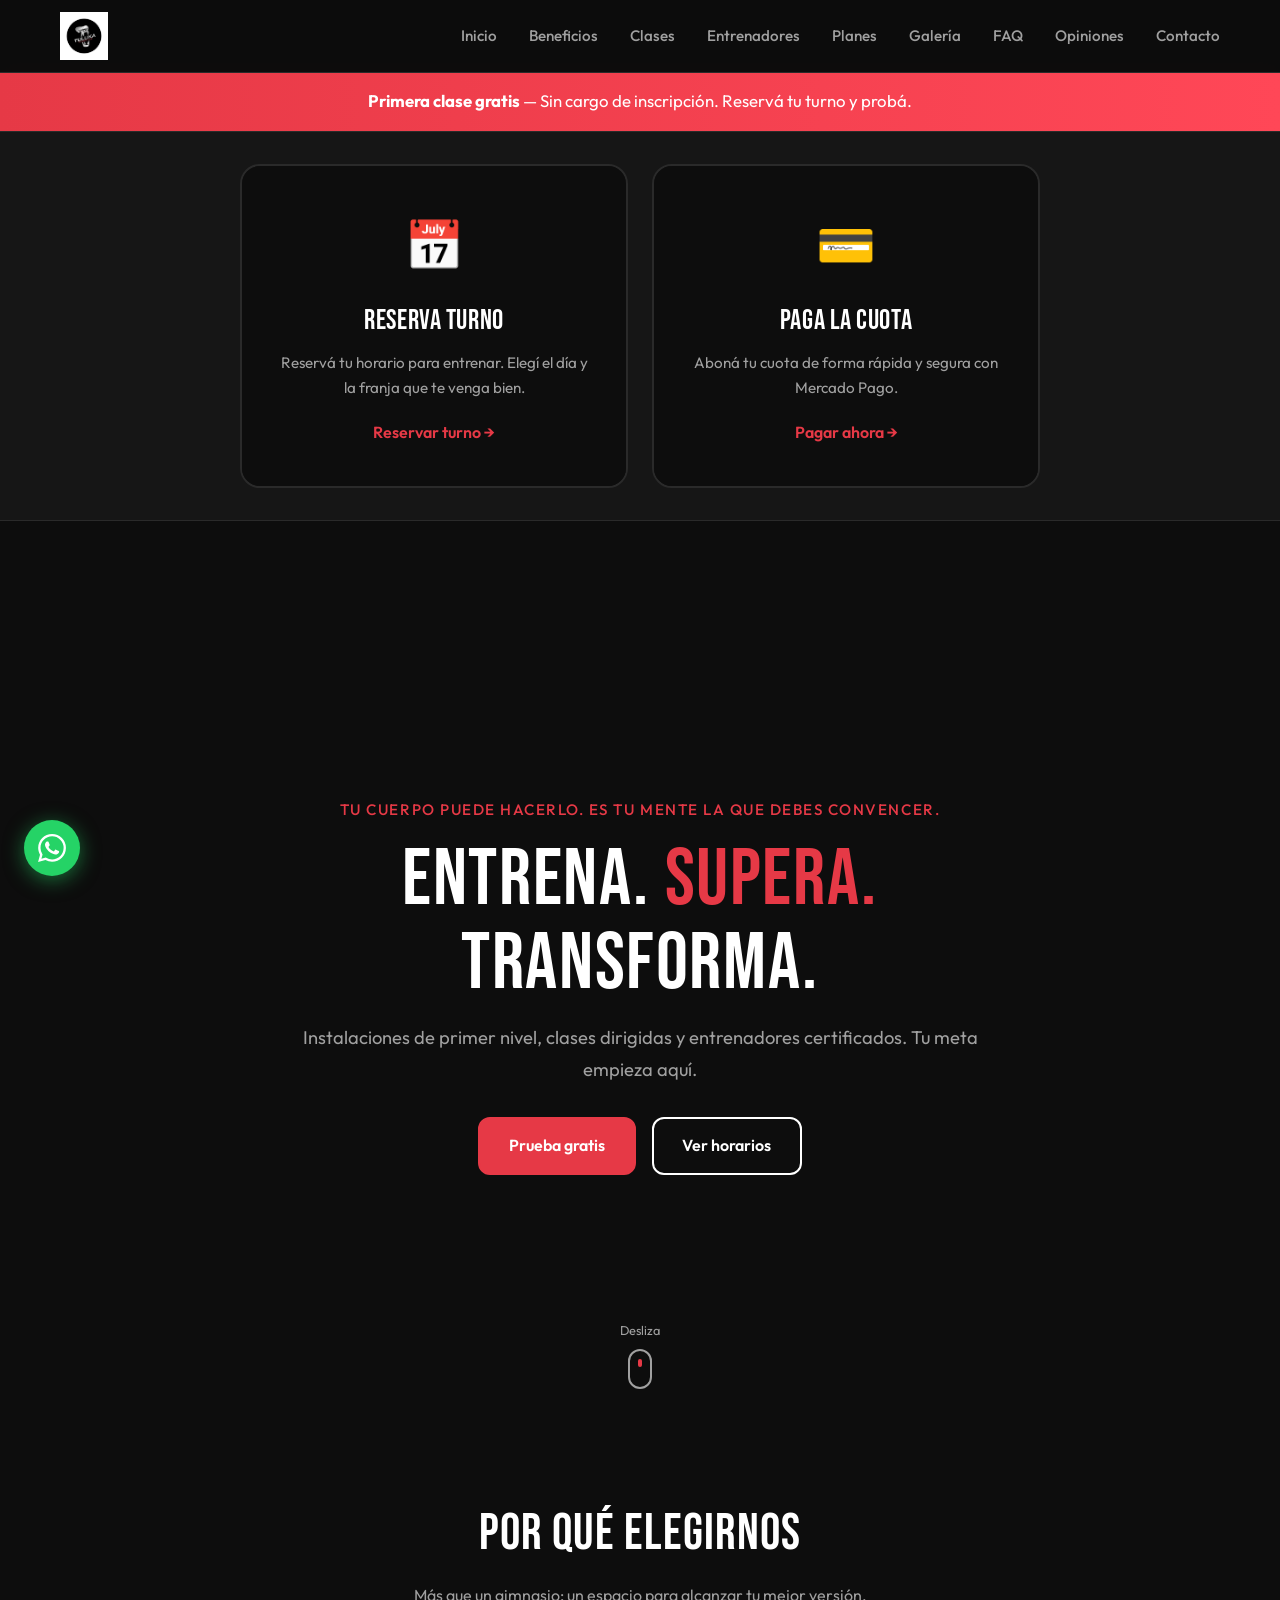
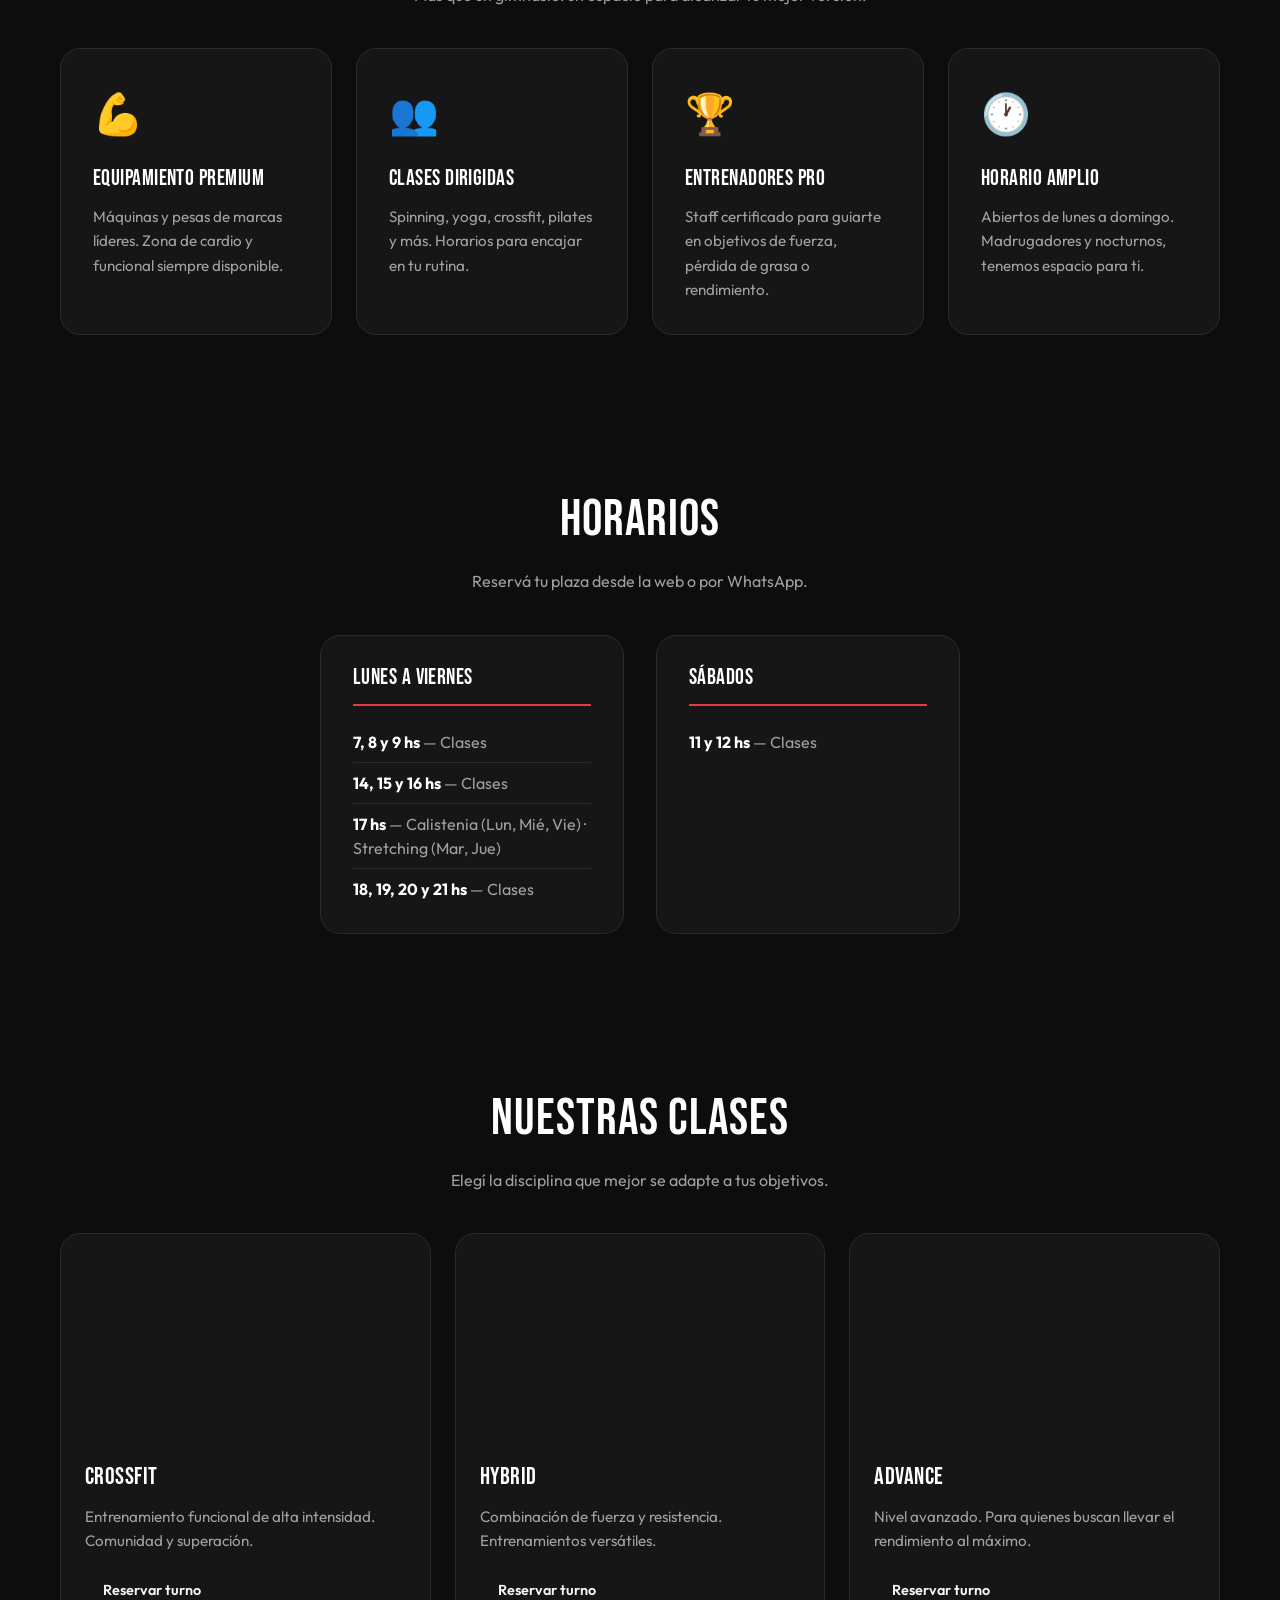
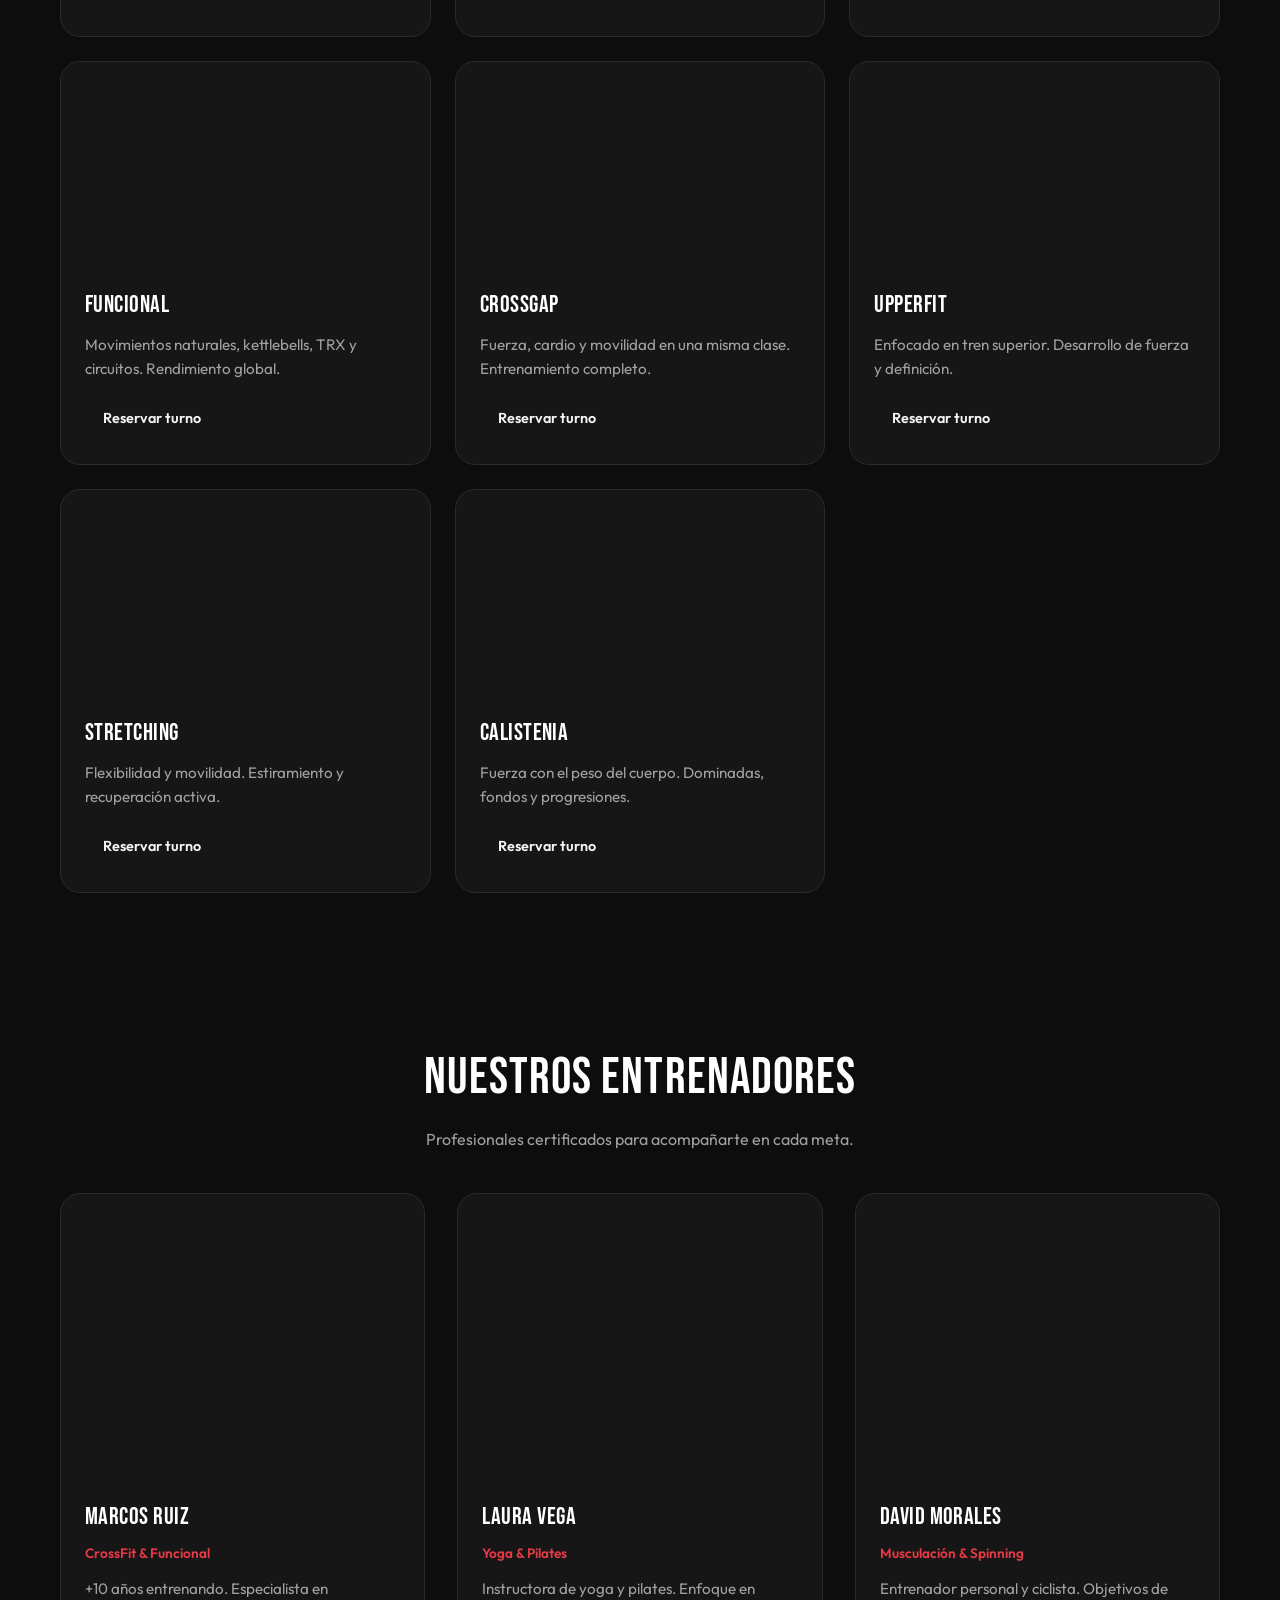
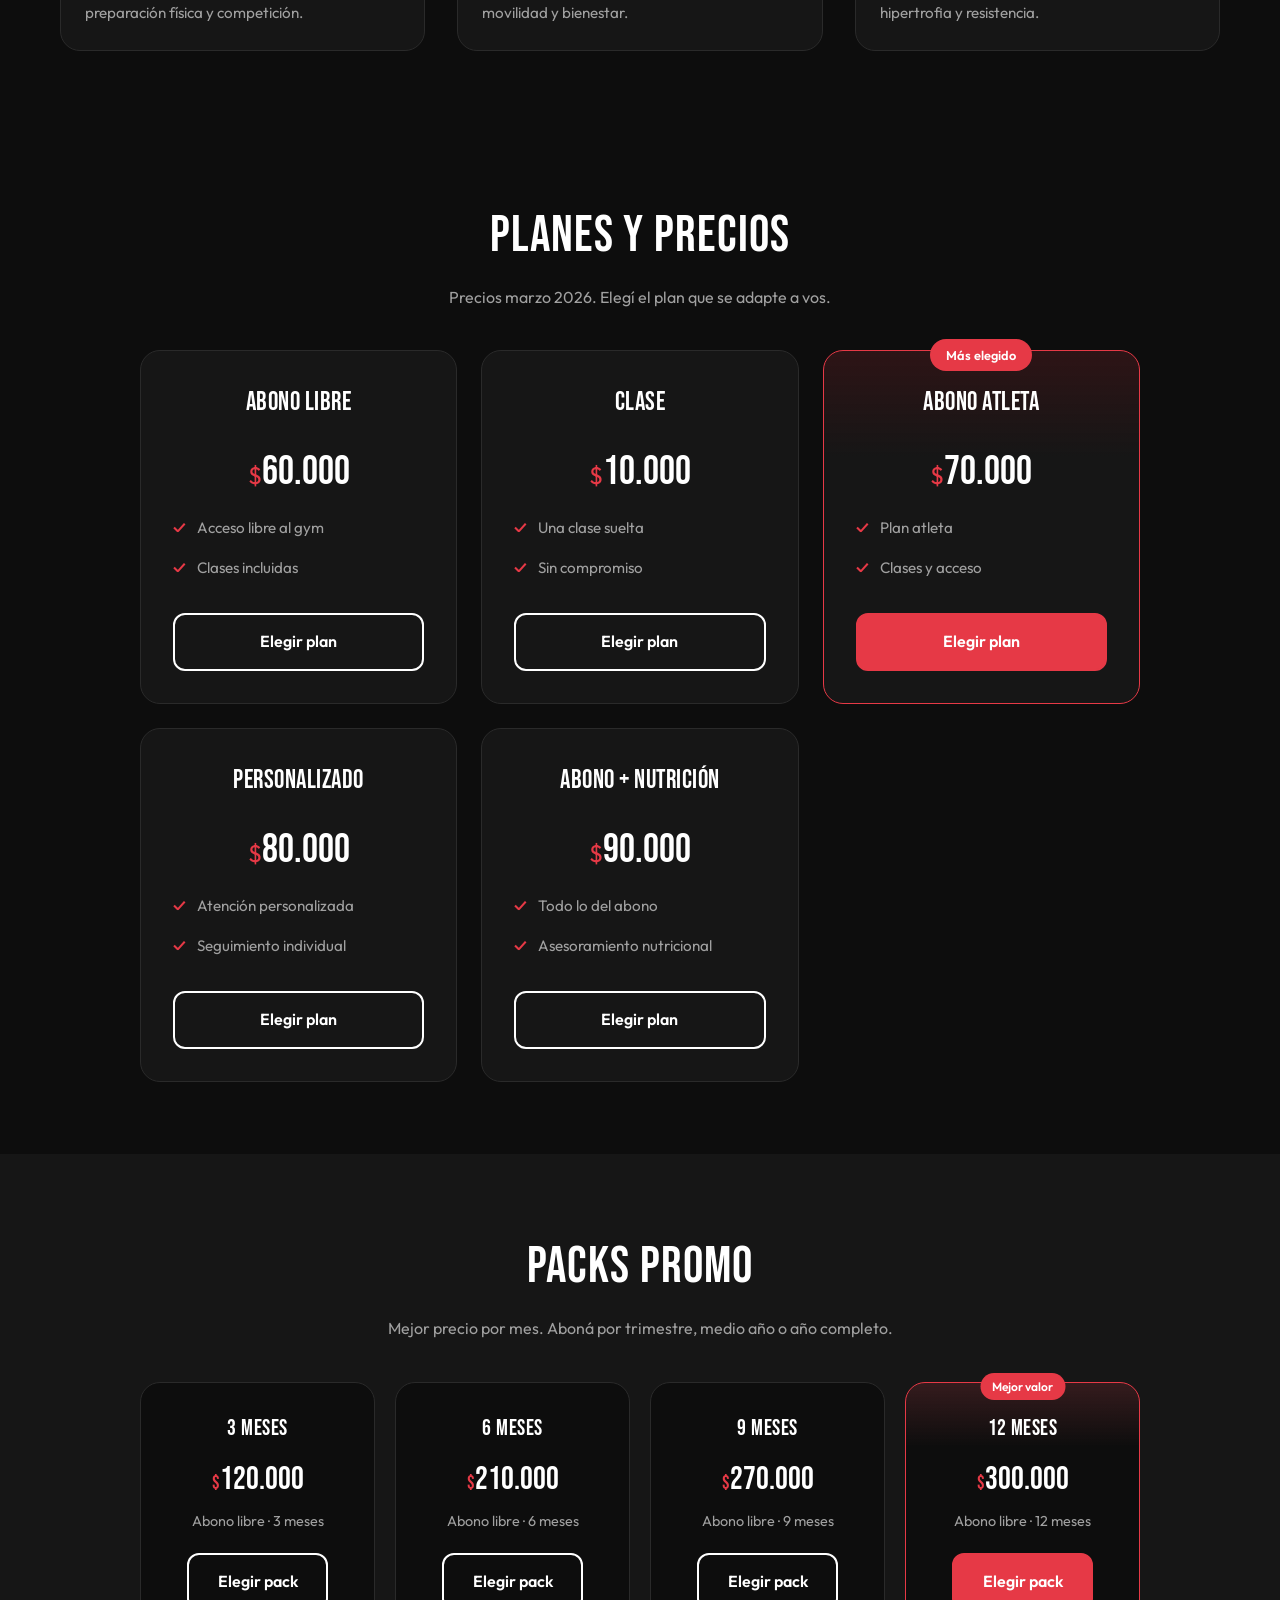
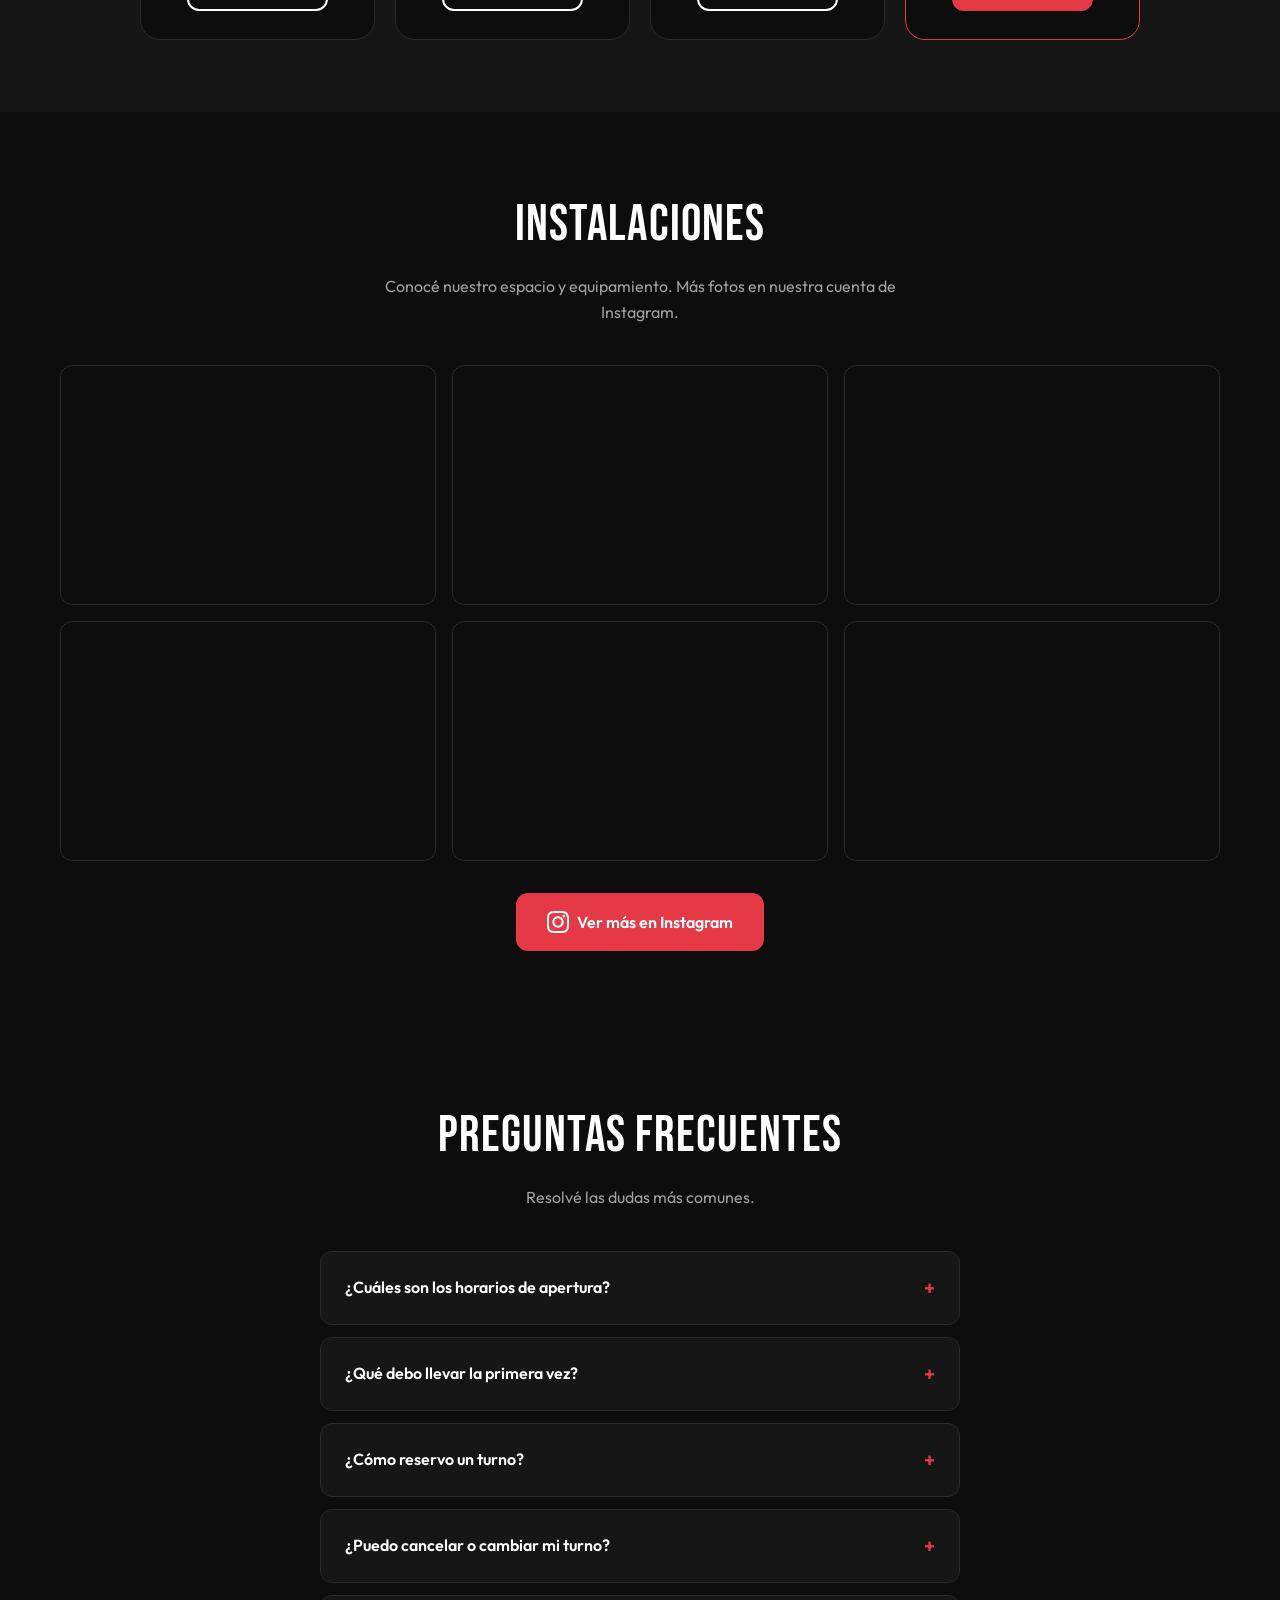
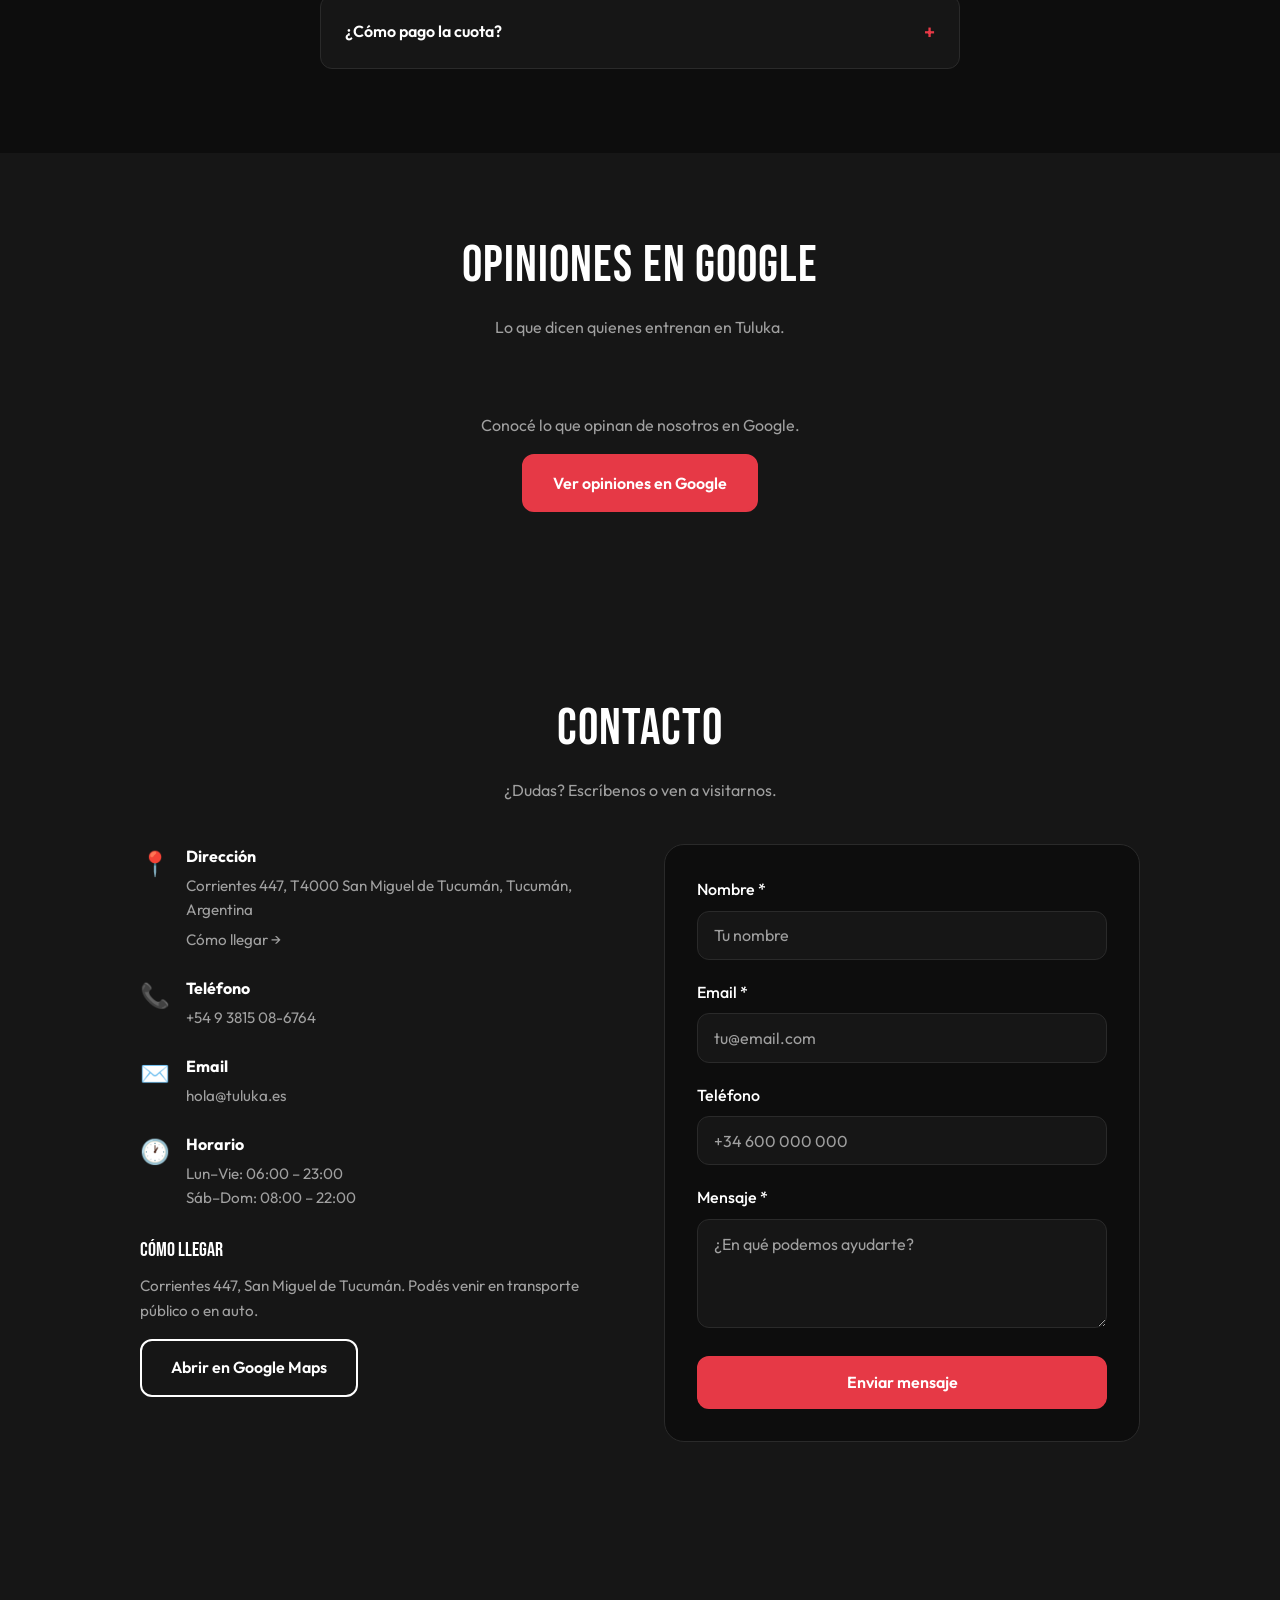
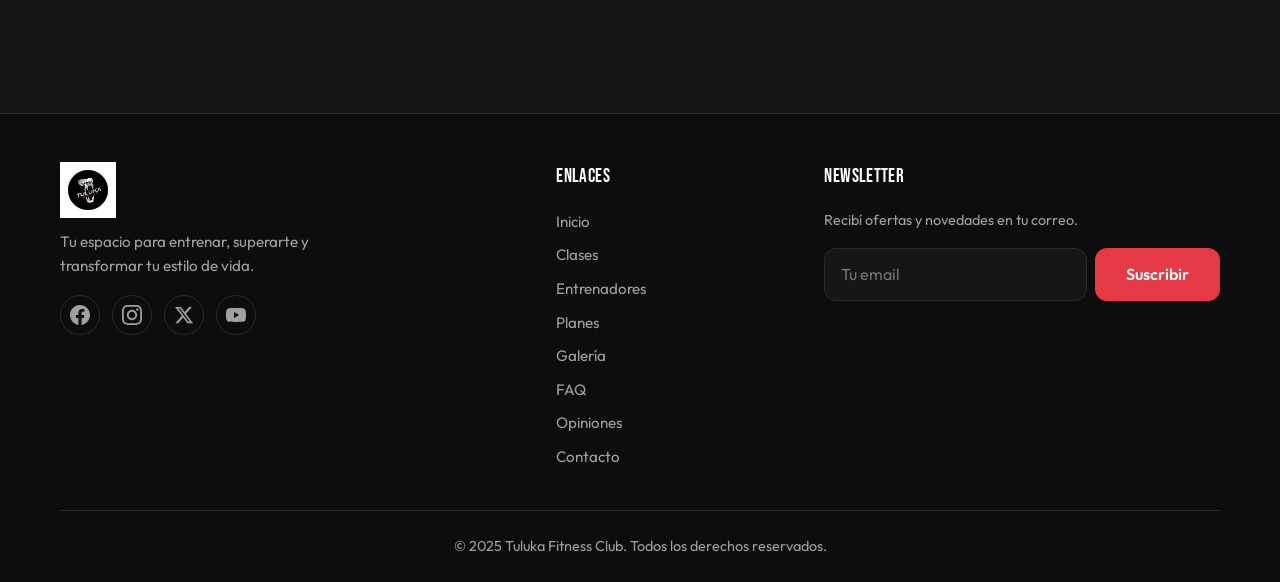
==== commit 0b453708: "Galería: enlace a Instagram @tulukatucuman y mismo link en footer Made-with: Cursor" ====
--- a/index.html
+++ b/index.html
@@ -353,7 +353,7 @@
     <section class="section gallery" id="galeria">
       <div class="container">
         <h2 class="section-title">Instalaciones</h2>
-        <p class="section-subtitle">Conoce nuestro espacio y equipamiento.</p>
+        <p class="section-subtitle">Conocé nuestro espacio y equipamiento. Más fotos en nuestra cuenta de Instagram.</p>
         <div class="gallery-grid">
           <div class="gallery-item reveal" style="background-image: url('https://images.unsplash.com/photo-1534438327276-14e5300c3a48?w=800&q=80');"></div>
           <div class="gallery-item reveal" style="background-image: url('https://images.unsplash.com/photo-1583454110551-21f2fa2afe61?w=800&q=80');"></div>
@@ -361,6 +361,12 @@
           <div class="gallery-item reveal" style="background-image: url('https://images.unsplash.com/photo-1541534741688-6078c6bfb5c5?w=800&q=80');"></div>
           <div class="gallery-item reveal" style="background-image: url('https://images.unsplash.com/photo-1544367567-0f2fcb009e0b?w=800&q=80');"></div>
           <div class="gallery-item reveal" style="background-image: url('https://images.unsplash.com/photo-1601422407692-ec4eeec5d9b3?w=800&q=80');"></div>
+        </div>
+        <div class="gallery-ig reveal">
+          <a href="https://www.instagram.com/tulukatucuman/" id="gallery-instagram-link" class="btn btn-primary gallery-ig-btn" target="_blank" rel="noopener">
+            <svg width="22" height="22" viewBox="0 0 24 24" fill="currentColor" aria-hidden="true"><path d="M12 2.163c3.204 0 3.584.012 4.85.07 3.252.148 4.771 1.691 4.919 4.919.058 1.265.069 1.645.069 4.849 0 3.205-.012 3.584-.069 4.849-.149 3.225-1.664 4.771-4.919 4.919-1.266.058-1.644.07-4.85.07-3.204 0-3.584-.012-4.849-.07-3.26-.149-4.771-1.699-4.919-4.92-.058-1.265-.07-1.644-.07-4.849 0-3.204.013-3.583.07-4.849.149-3.227 1.664-4.771 4.919-4.919 1.266-.057 1.645-.069 4.849-.069zm0-2.163c-3.259 0-3.667.014-4.947.072-4.358.2-6.78 2.618-6.98 6.98-.059 1.281-.073 1.689-.073 4.948 0 3.259.014 3.668.072 4.948.2 4.358 2.618 6.78 6.98 6.98 1.281.058 1.689.072 4.948.072 3.259 0 3.668-.014 4.948-.072 4.354-.2 6.782-2.618 6.979-6.98.059-1.28.073-1.689.073-4.948 0-3.259-.014-3.667-.072-4.947-.196-4.354-2.617-6.78-6.979-6.98-1.281-.059-1.69-.073-4.949-.073zm0 5.838c-3.403 0-6.162 2.759-6.162 6.162s2.759 6.163 6.162 6.163 6.162-2.759 6.162-6.163c0-3.403-2.759-6.162-6.162-6.162zm0 10.162c-2.209 0-4-1.79-4-4 0-2.209 1.791-4 4-4s4 1.791 4 4c0 2.21-1.791 4-4 4zm6.406-11.845c-.796 0-1.441.645-1.441 1.44s.645 1.44 1.441 1.44c.795 0 1.439-.645 1.439-1.44s-.644-1.44-1.439-1.44z"/></svg>
+            Ver más en Instagram
+          </a>
         </div>
       </div>
     </section>
@@ -499,7 +505,7 @@
           <p>Tu espacio para entrenar, superarte y transformar tu estilo de vida.</p>
           <div class="social-links">
             <a href="https://facebook.com" target="_blank" rel="noopener" aria-label="Facebook" class="social-icon"><svg width="24" height="24" viewBox="0 0 24 24" fill="currentColor" aria-hidden="true"><path d="M24 12.073c0-6.627-5.373-12-12-12s-12 5.373-12 12c0 5.99 4.388 10.954 10.125 11.854v-8.385H7.078v-3.47h3.047V9.43c0-3.007 1.792-4.669 4.533-4.669 1.312 0 2.686.235 2.686.235v2.953H15.83c-1.491 0-1.956.925-1.956 1.874v2.25h3.328l-.532 3.47h-2.796v8.385C19.612 23.027 24 18.062 24 12.073z"/></svg></a>
-            <a href="https://instagram.com" target="_blank" rel="noopener" aria-label="Instagram" class="social-icon"><svg width="24" height="24" viewBox="0 0 24 24" fill="currentColor" aria-hidden="true"><path d="M12 2.163c3.204 0 3.584.012 4.85.07 3.252.148 4.771 1.691 4.919 4.919.058 1.265.069 1.645.069 4.849 0 3.205-.012 3.584-.069 4.849-.149 3.225-1.664 4.771-4.919 4.919-1.266.058-1.644.07-4.85.07-3.204 0-3.584-.012-4.849-.07-3.26-.149-4.771-1.699-4.919-4.92-.058-1.265-.07-1.644-.07-4.849 0-3.204.013-3.583.07-4.849.149-3.227 1.664-4.771 4.919-4.919 1.266-.057 1.645-.069 4.849-.069zm0-2.163c-3.259 0-3.667.014-4.947.072-4.358.2-6.78 2.618-6.98 6.98-.059 1.281-.073 1.689-.073 4.948 0 3.259.014 3.668.072 4.948.2 4.358 2.618 6.78 6.98 6.98 1.281.058 1.689.072 4.948.072 3.259 0 3.668-.014 4.948-.072 4.354-.2 6.782-2.618 6.979-6.98.059-1.28.073-1.689.073-4.948 0-3.259-.014-3.667-.072-4.947-.196-4.354-2.617-6.78-6.979-6.98-1.281-.059-1.69-.073-4.949-.073zm0 5.838c-3.403 0-6.162 2.759-6.162 6.162s2.759 6.163 6.162 6.163 6.162-2.759 6.162-6.163c0-3.403-2.759-6.162-6.162-6.162zm0 10.162c-2.209 0-4-1.79-4-4 0-2.209 1.791-4 4-4s4 1.791 4 4c0 2.21-1.791 4-4 4zm6.406-11.845c-.796 0-1.441.645-1.441 1.44s.645 1.44 1.441 1.44c.795 0 1.439-.645 1.439-1.44s-.644-1.44-1.439-1.44z"/></svg></a>
+            <a href="https://www.instagram.com/tulukatucuman/" target="_blank" rel="noopener" aria-label="Instagram" class="social-icon"><svg width="24" height="24" viewBox="0 0 24 24" fill="currentColor" aria-hidden="true"><path d="M12 2.163c3.204 0 3.584.012 4.85.07 3.252.148 4.771 1.691 4.919 4.919.058 1.265.069 1.645.069 4.849 0 3.205-.012 3.584-.069 4.849-.149 3.225-1.664 4.771-4.919 4.919-1.266.058-1.644.07-4.85.07-3.204 0-3.584-.012-4.849-.07-3.26-.149-4.771-1.699-4.919-4.92-.058-1.265-.07-1.644-.07-4.849 0-3.204.013-3.583.07-4.849.149-3.227 1.664-4.771 4.919-4.919 1.266-.057 1.645-.069 4.849-.069zm0-2.163c-3.259 0-3.667.014-4.947.072-4.358.2-6.78 2.618-6.98 6.98-.059 1.281-.073 1.689-.073 4.948 0 3.259.014 3.668.072 4.948.2 4.358 2.618 6.78 6.98 6.98 1.281.058 1.689.072 4.948.072 3.259 0 3.668-.014 4.948-.072 4.354-.2 6.782-2.618 6.979-6.98.059-1.28.073-1.689.073-4.948 0-3.259-.014-3.667-.072-4.947-.196-4.354-2.617-6.78-6.979-6.98-1.281-.059-1.69-.073-4.949-.073zm0 5.838c-3.403 0-6.162 2.759-6.162 6.162s2.759 6.163 6.162 6.163 6.162-2.759 6.162-6.163c0-3.403-2.759-6.162-6.162-6.162zm0 10.162c-2.209 0-4-1.79-4-4 0-2.209 1.791-4 4-4s4 1.791 4 4c0 2.21-1.791 4-4 4zm6.406-11.845c-.796 0-1.441.645-1.441 1.44s.645 1.44 1.441 1.44c.795 0 1.439-.645 1.439-1.44s-.644-1.44-1.439-1.44z"/></svg></a>
             <a href="https://twitter.com" target="_blank" rel="noopener" aria-label="Twitter" class="social-icon"><svg width="24" height="24" viewBox="0 0 24 24" fill="currentColor" aria-hidden="true"><path d="M18.244 2.25h3.308l-7.227 8.26 8.502 11.24H16.17l-5.214-6.817L4.99 21.75H1.68l7.73-8.835L1.254 2.25H8.08l4.713 6.231zm-1.161 17.52h1.833L7.084 4.126H5.117z"/></svg></a>
             <a href="https://youtube.com" target="_blank" rel="noopener" aria-label="YouTube" class="social-icon"><svg width="24" height="24" viewBox="0 0 24 24" fill="currentColor" aria-hidden="true"><path d="M23.498 6.186a3.016 3.016 0 0 0-2.122-2.136C19.505 3.545 12 3.545 12 3.545s-7.505 0-9.377.505A3.017 3.017 0 0 0 .502 6.186C0 8.07 0 12 0 12s0 3.93.502 5.814a3.016 3.016 0 0 0 2.122 2.136c1.871.505 9.376.505 9.376.505s7.505 0 9.377-.505a3.015 3.015 0 0 0 2.122-2.136C24 15.93 24 12 24 12s0-3.93-.502-5.814zM9.545 15.568V8.432L15.818 12l-6.273 3.568z"/></svg></a>
           </div>
--- a/css/style.css
+++ b/css/style.css
@@ -1050,6 +1050,21 @@
   box-shadow: var(--shadow);
 }
 
+.gallery-ig {
+  text-align: center;
+  margin-top: 2rem;
+}
+
+.gallery-ig-btn {
+  display: inline-flex;
+  align-items: center;
+  gap: 0.5rem;
+}
+
+.gallery-ig-btn svg {
+  flex-shrink: 0;
+}
+
 /* ===== Contact ===== */
 .contact {
   background: var(--bg-card);
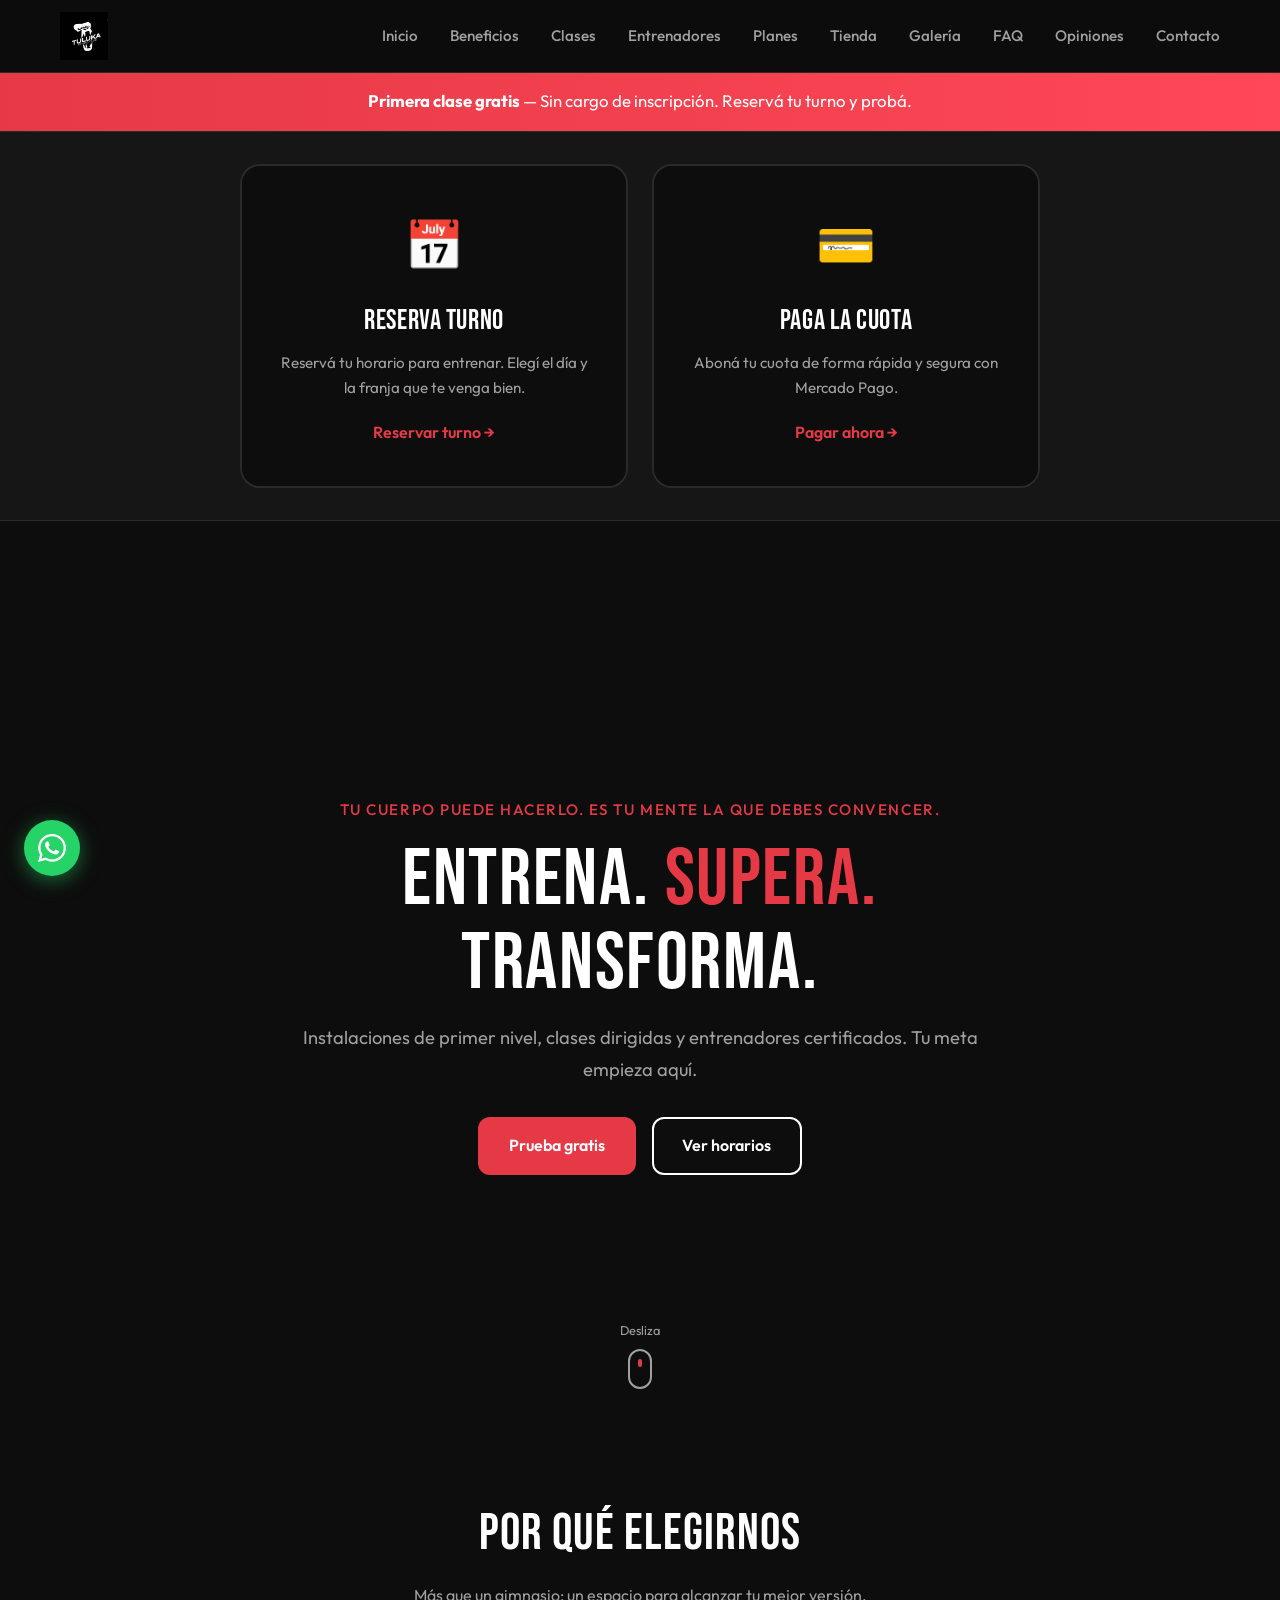
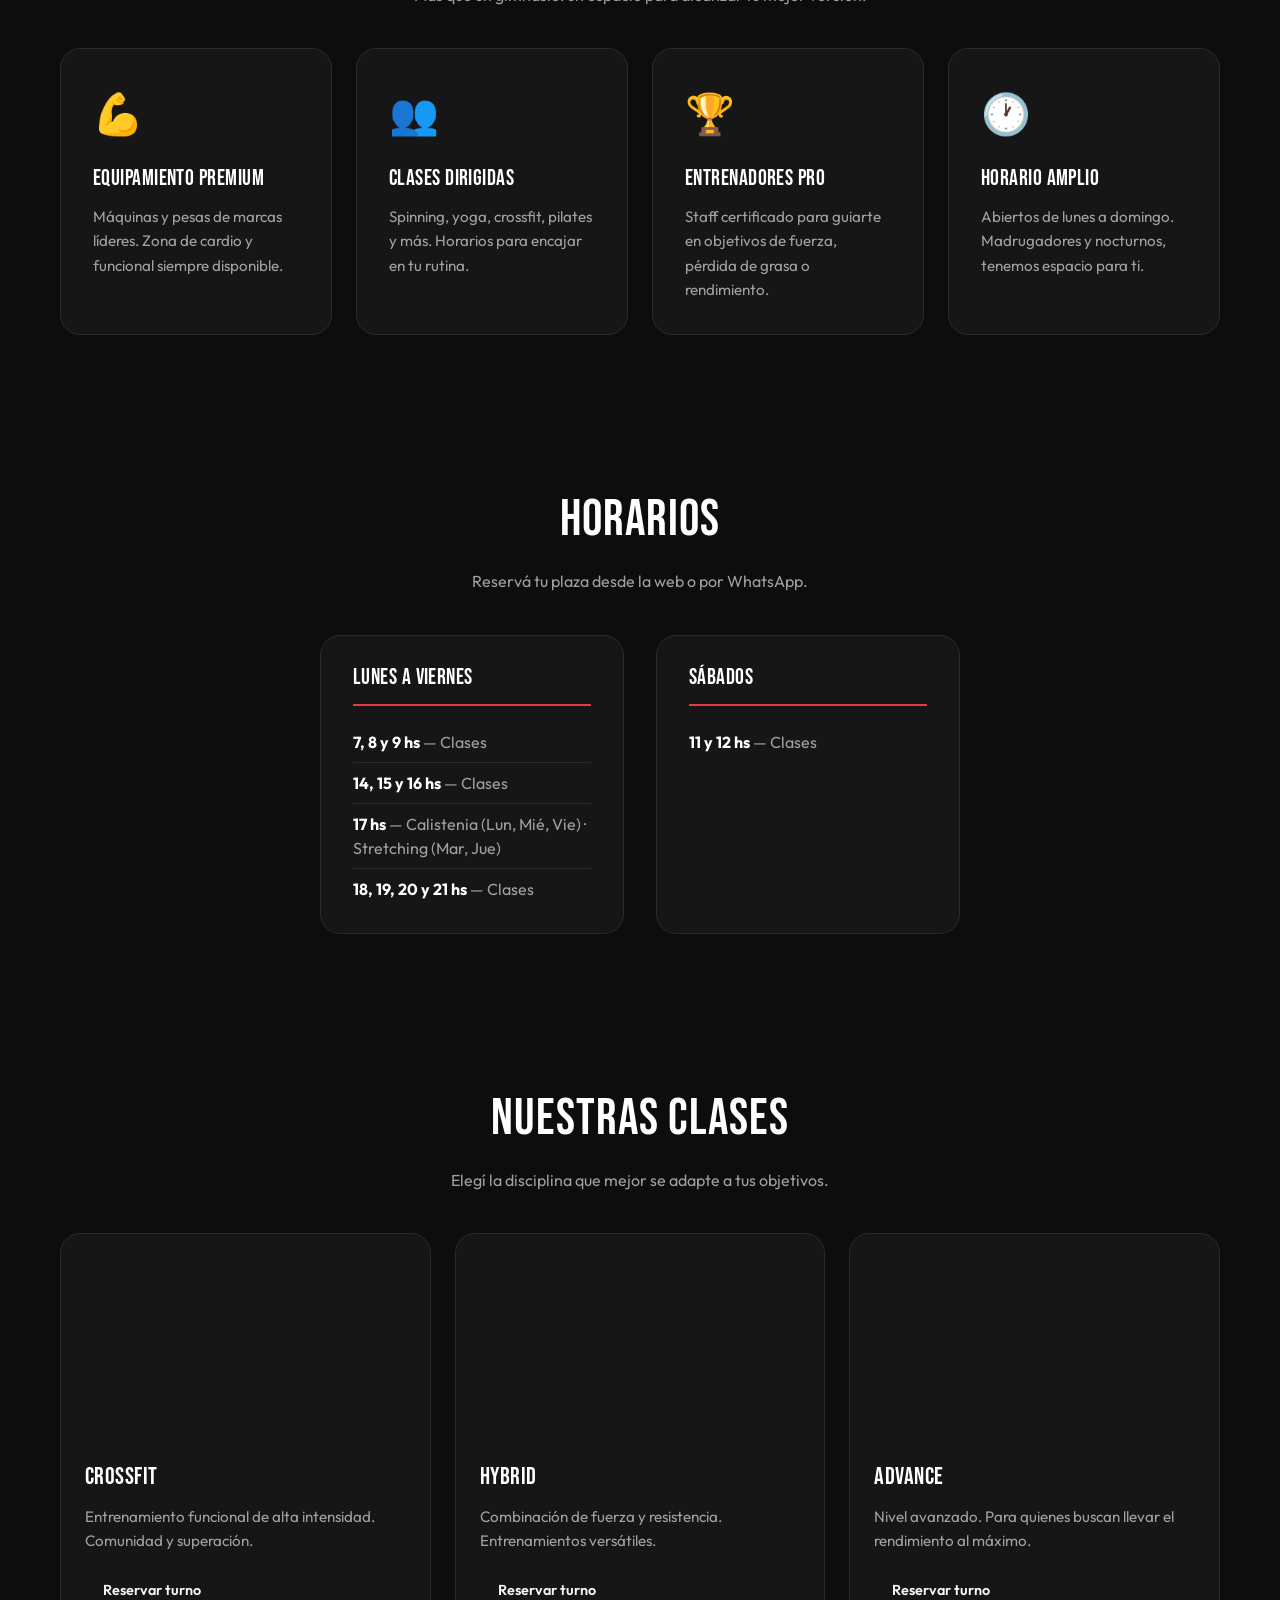
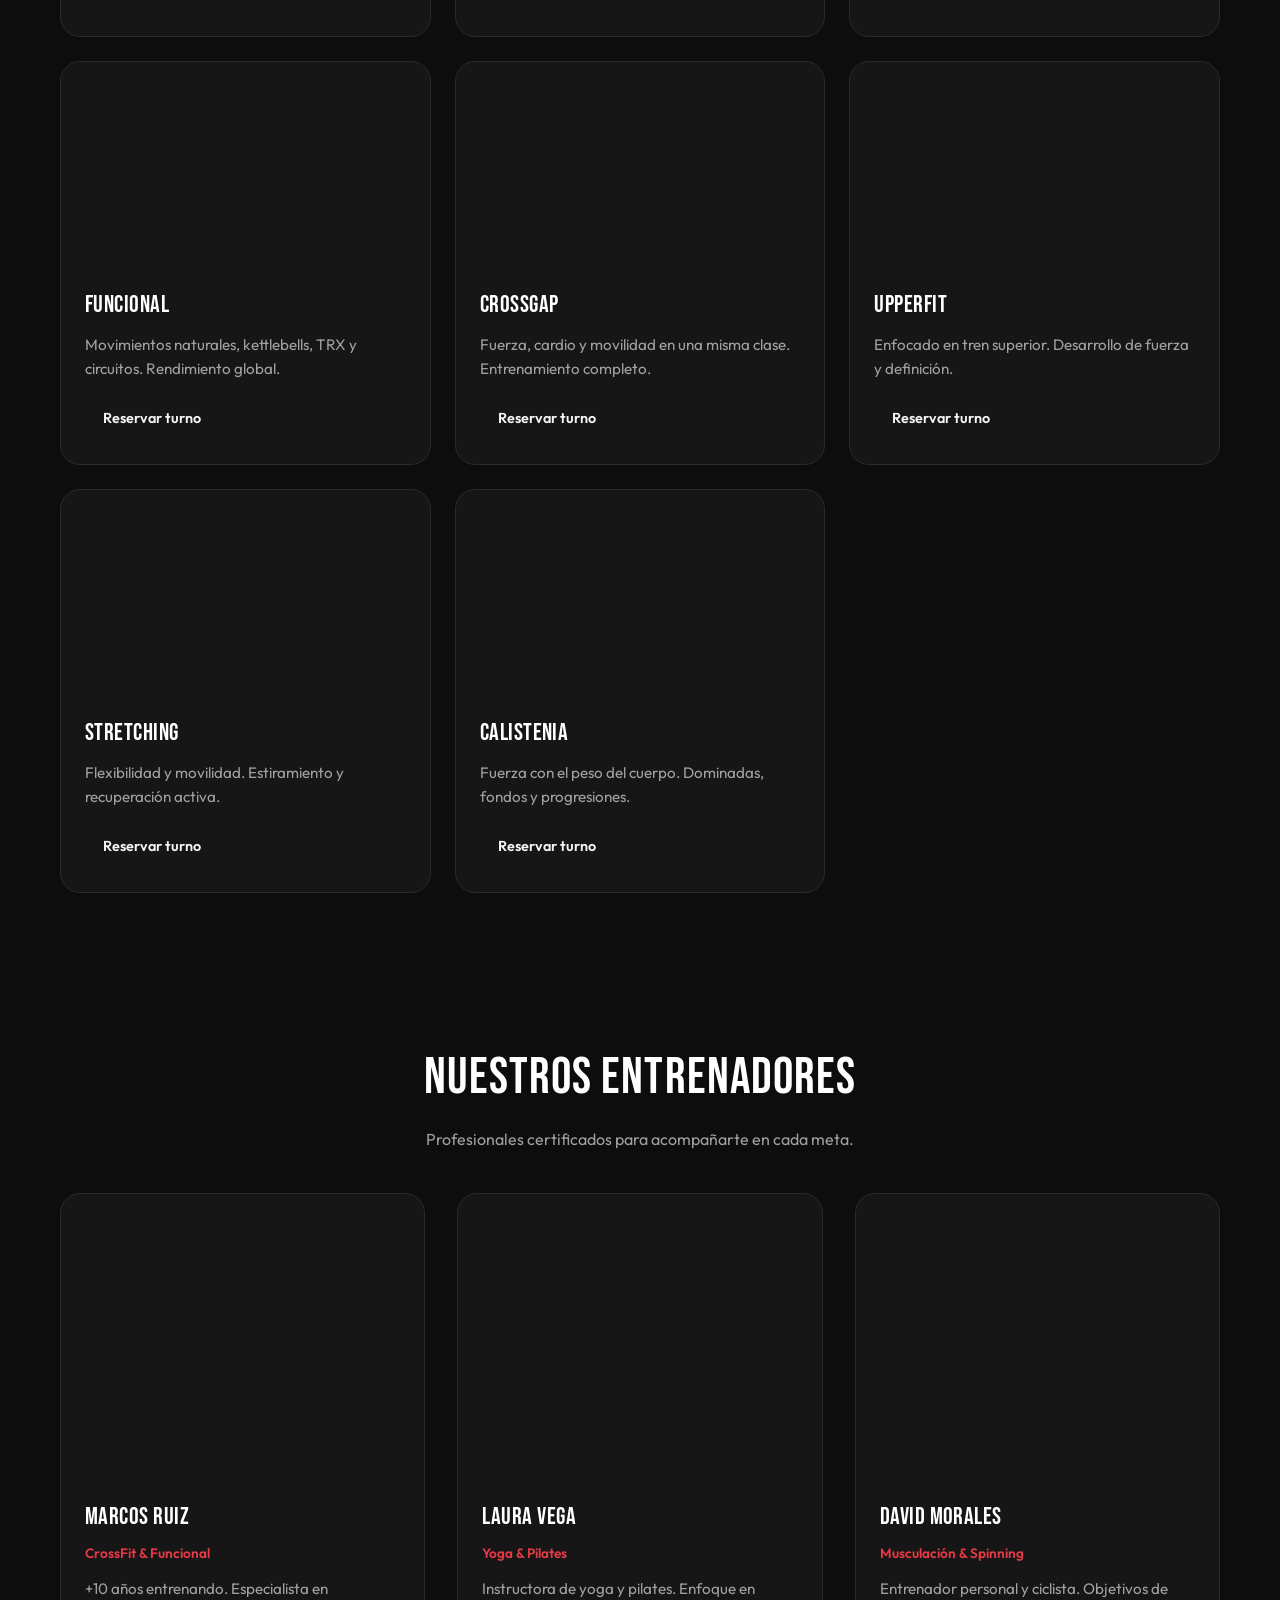
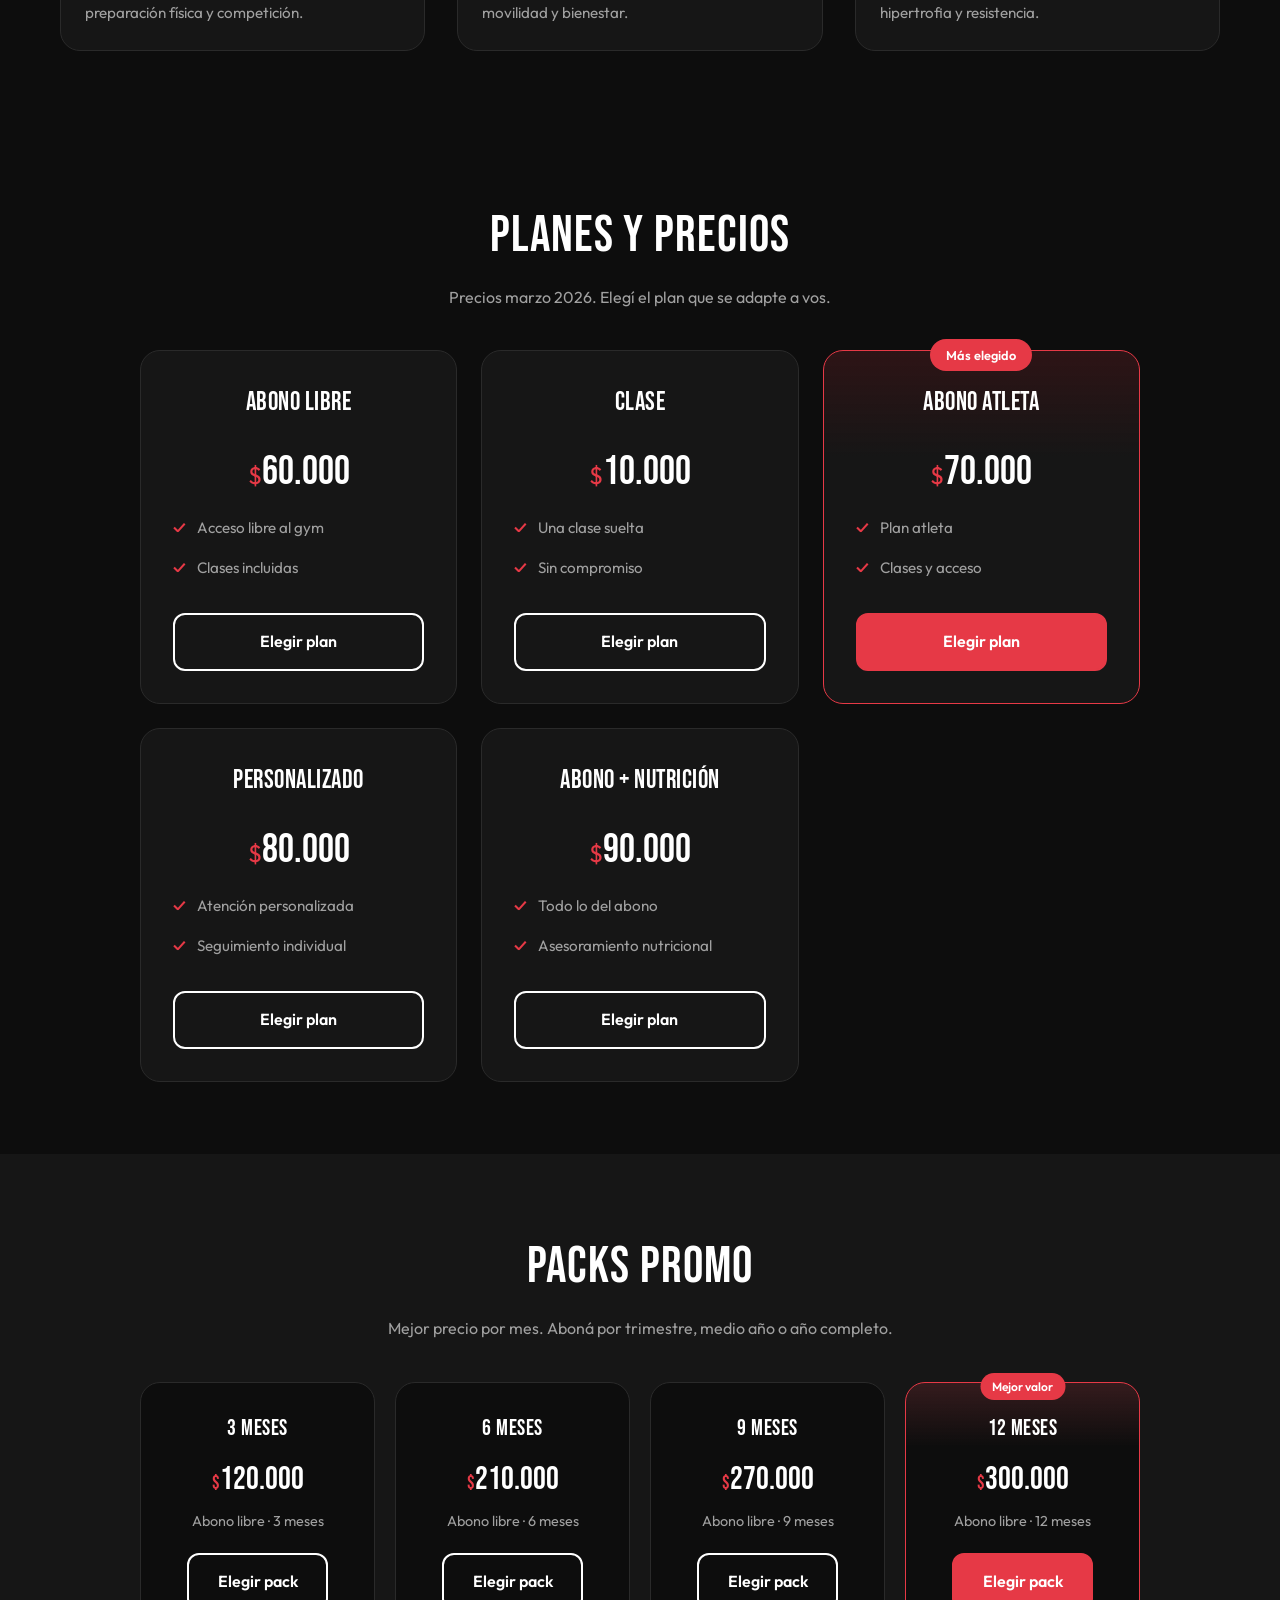
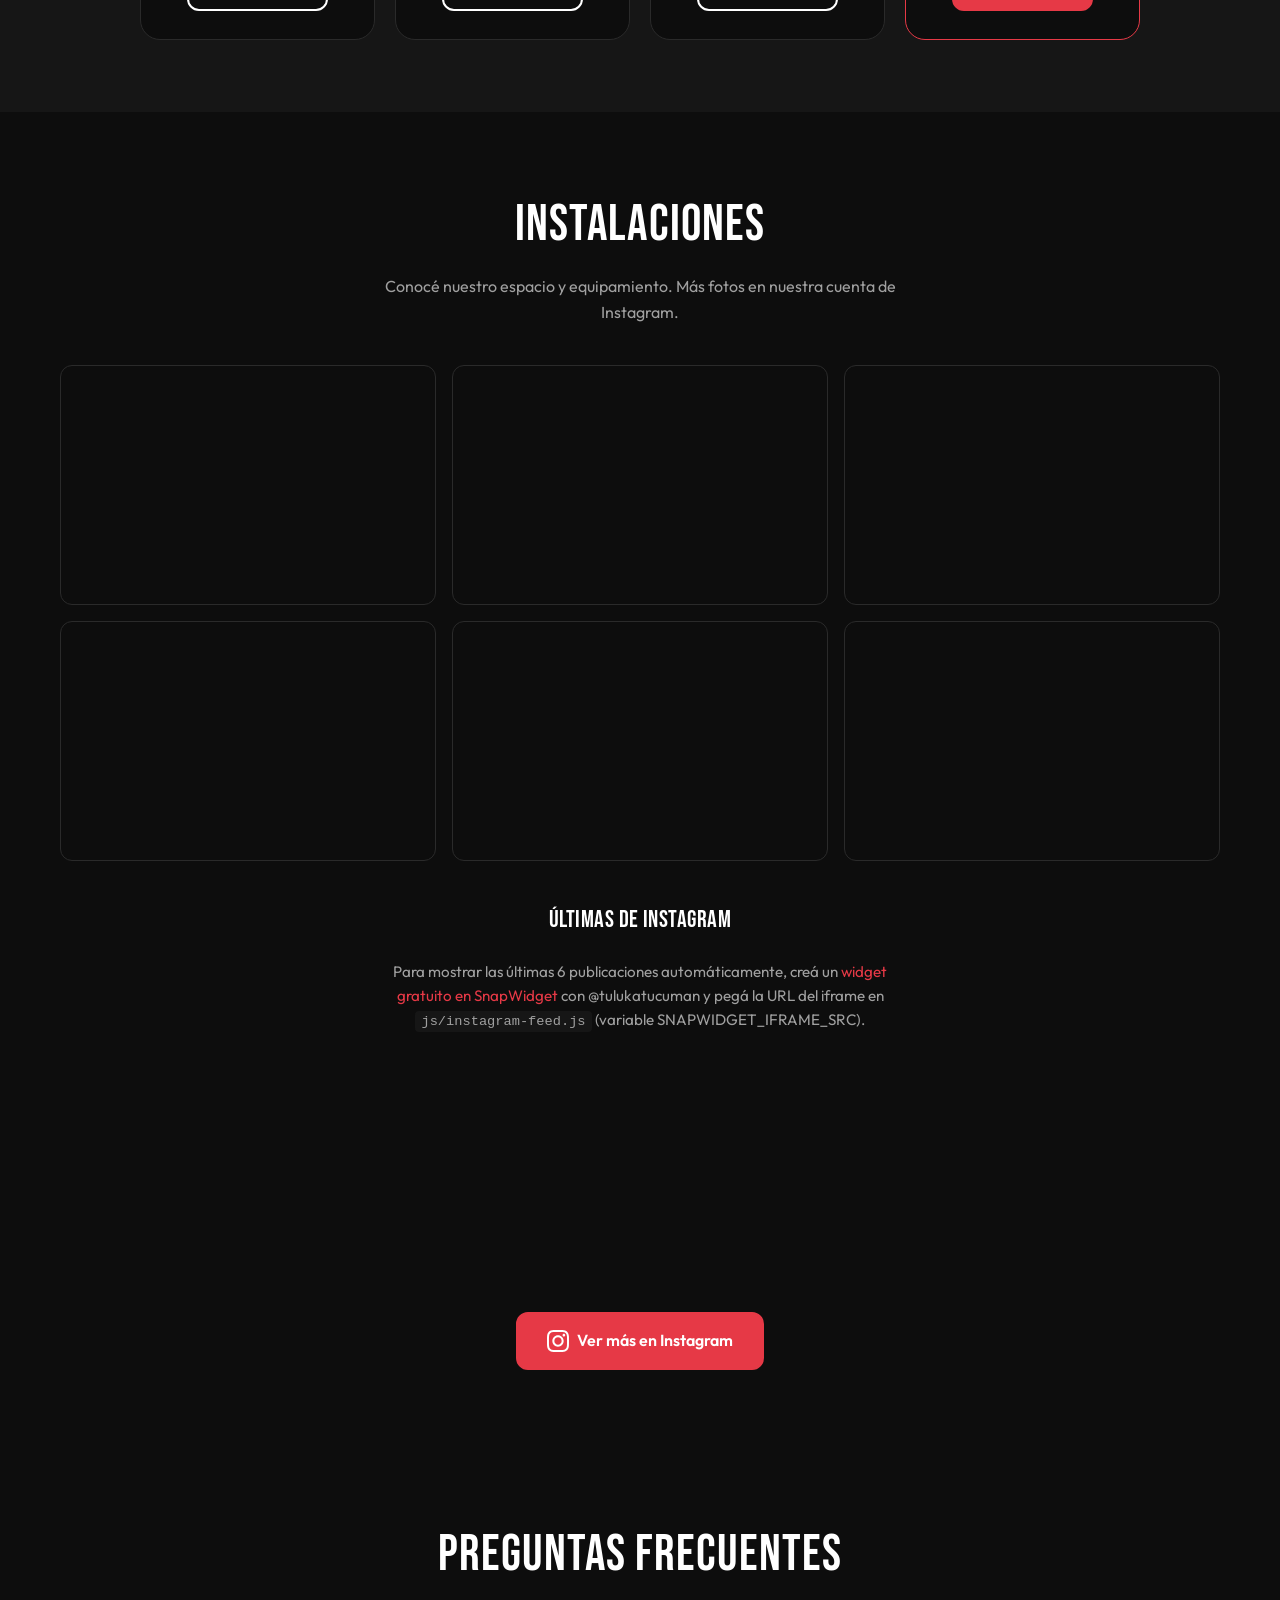
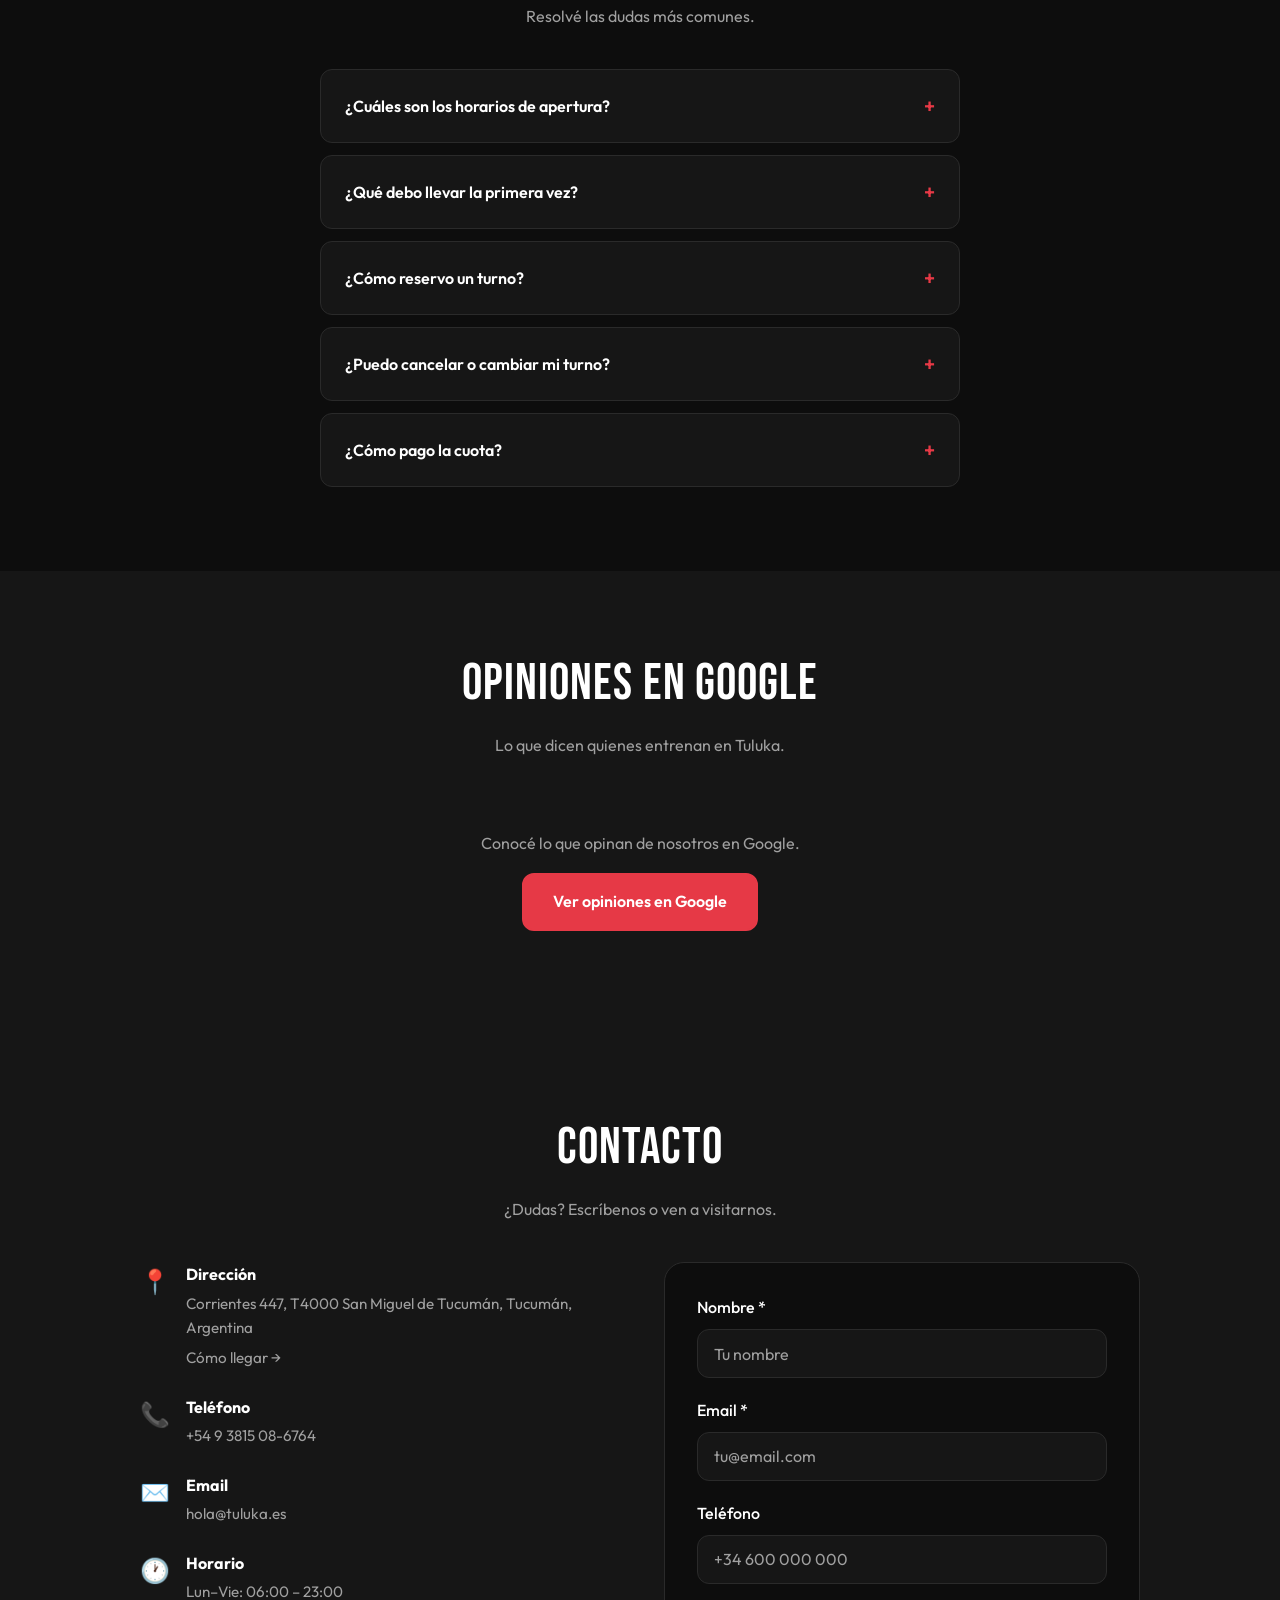
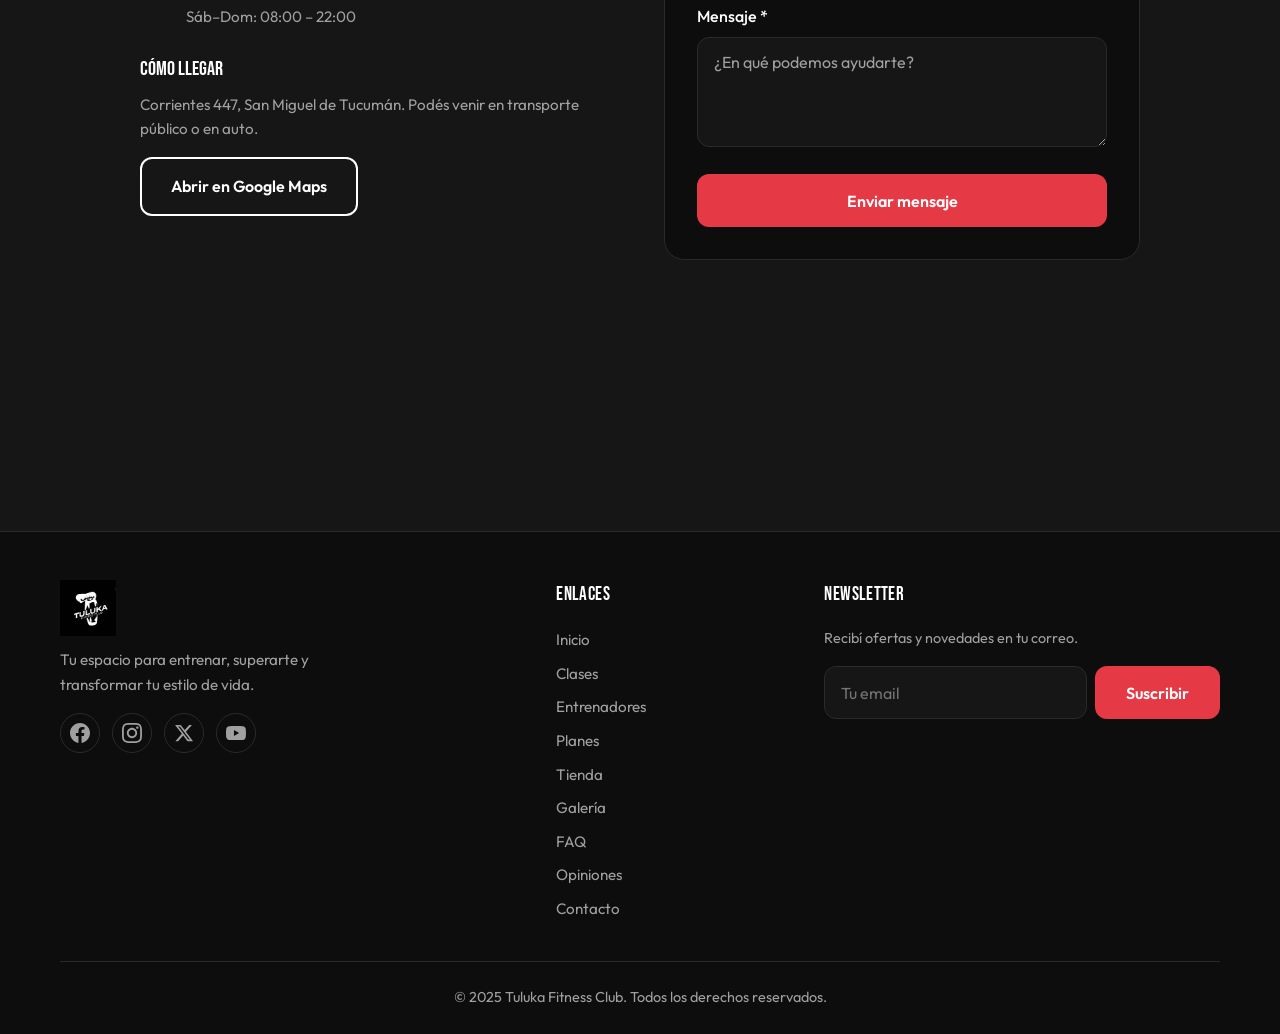
==== commit 868e5a56: "Tienda: página tienda.html con productos ejemplo, menú y footer Made-with: Cursor" ====
--- a/index.html
+++ b/index.html
@@ -33,6 +33,7 @@
           <li><a href="#clases">Clases</a></li>
           <li><a href="#entrenadores">Entrenadores</a></li>
           <li><a href="#planes">Planes</a></li>
+          <li><a href="tienda.html">Tienda</a></li>
           <li><a href="#galeria">Galería</a></li>
           <li><a href="#faq">FAQ</a></li>
           <li><a href="#opiniones">Opiniones</a></li>
@@ -361,6 +362,12 @@
           <div class="gallery-item reveal" style="background-image: url('https://images.unsplash.com/photo-1541534741688-6078c6bfb5c5?w=800&q=80');"></div>
           <div class="gallery-item reveal" style="background-image: url('https://images.unsplash.com/photo-1544367567-0f2fcb009e0b?w=800&q=80');"></div>
           <div class="gallery-item reveal" style="background-image: url('https://images.unsplash.com/photo-1601422407692-ec4eeec5d9b3?w=800&q=80');"></div>
+        </div>
+        <!-- Feed Instagram: se actualiza solo. Creá un widget en https://snapwidget.com (gratis), elegí 6 fotos, conectá @tulukatucuman, copiá la URL del iframe y pegala en js/instagram-feed.js en SNAPWIDGET_IFRAME_SRC -->
+        <h3 class="gallery-ig-feed-title">Últimas de Instagram</h3>
+        <div id="instagram-feed-container" class="instagram-feed-container reveal">
+          <iframe id="instagram-feed-iframe" title="Instagram feed Tuluka" allowtransparency="true" frameborder="0" scrolling="no"></iframe>
+          <p class="instagram-feed-setup" id="instagram-feed-setup">Cargando últimas publicaciones…</p>
         </div>
         <div class="gallery-ig reveal">
           <a href="https://www.instagram.com/tulukatucuman/" id="gallery-instagram-link" class="btn btn-primary gallery-ig-btn" target="_blank" rel="noopener">
@@ -517,6 +524,7 @@
             <li><a href="#clases">Clases</a></li>
             <li><a href="#entrenadores">Entrenadores</a></li>
             <li><a href="#planes">Planes</a></li>
+            <li><a href="tienda.html">Tienda</a></li>
             <li><a href="#galeria">Galería</a></li>
             <li><a href="#faq">FAQ</a></li>
             <li><a href="#opiniones">Opiniones</a></li>
@@ -557,5 +565,6 @@
   </script>
   <script src="js/main.js"></script>
   <script src="js/google-reviews.js"></script>
+  <script src="js/instagram-feed.js"></script>
 </body>
 </html>
--- a/css/style.css
+++ b/css/style.css
@@ -1028,6 +1028,132 @@
   margin-top: auto;
 }
 
+/* ===== Tienda / e-commerce ===== */
+.shop-page {
+  padding-top: 0;
+}
+
+.shop-hero {
+  background: var(--bg-card);
+  border-bottom: 1px solid var(--border);
+  padding: 2rem 0 2.5rem;
+  text-align: center;
+}
+
+.shop-hero-title {
+  font-family: var(--font-heading);
+  font-size: clamp(2.5rem, 6vw, 4rem);
+  font-weight: 400;
+  letter-spacing: 0.02em;
+  color: var(--white);
+  margin-bottom: 0.5rem;
+}
+
+.shop-hero-text {
+  color: var(--text-muted);
+  max-width: 520px;
+  margin: 0 auto;
+  font-size: 1.05rem;
+}
+
+.shop-products {
+  padding-top: 3rem;
+}
+
+.products-grid {
+  display: grid;
+  grid-template-columns: repeat(auto-fill, minmax(280px, 1fr));
+  gap: 1.5rem;
+}
+
+.product-card {
+  background: var(--bg-card);
+  border: 1px solid var(--border);
+  border-radius: var(--radius-lg);
+  overflow: hidden;
+  transition: var(--transition);
+  display: flex;
+  flex-direction: column;
+}
+
+.product-card:hover {
+  border-color: var(--accent);
+  box-shadow: var(--shadow);
+}
+
+.product-img {
+  height: 200px;
+  background-size: cover;
+  background-position: center;
+}
+
+.product-body {
+  padding: 1.25rem;
+  display: flex;
+  flex-direction: column;
+  flex: 1;
+}
+
+.product-body h3 {
+  font-family: var(--font-heading);
+  font-size: 1.35rem;
+  font-weight: 400;
+  letter-spacing: 0.02em;
+  color: var(--white);
+  margin-bottom: 0.35rem;
+}
+
+.product-desc {
+  color: var(--text-muted);
+  font-size: 0.9rem;
+  margin-bottom: 0.75rem;
+  flex: 1;
+}
+
+.product-price {
+  font-size: 1.25rem;
+  font-weight: 700;
+  color: var(--accent);
+  margin-bottom: 1rem;
+}
+
+.product-actions {
+  display: flex;
+  flex-wrap: wrap;
+  gap: 0.5rem;
+}
+
+.shop-note {
+  margin-top: 3rem;
+  padding: 1.5rem;
+  background: var(--bg-card);
+  border: 1px solid var(--border);
+  border-radius: var(--radius);
+  border-left: 4px solid var(--accent);
+}
+
+.shop-note p {
+  color: var(--text-muted);
+  font-size: 0.95rem;
+  line-height: 1.65;
+  margin: 0;
+}
+
+.shop-note a {
+  color: var(--accent);
+}
+
+.shop-note a:hover {
+  text-decoration: underline;
+}
+
+.shop-note code {
+  background: var(--bg-dark);
+  padding: 0.15em 0.4em;
+  border-radius: 4px;
+  font-size: 0.85em;
+}
+
 /* ===== Gallery ===== */
 .gallery-grid {
   display: grid;
@@ -1063,6 +1189,62 @@
 
 .gallery-ig-btn svg {
   flex-shrink: 0;
+}
+
+.gallery-ig-feed-title {
+  font-family: var(--font-heading);
+  font-size: 1.5rem;
+  font-weight: 400;
+  letter-spacing: 0.02em;
+  color: var(--white);
+  text-align: center;
+  margin-top: 2.5rem;
+  margin-bottom: 1.25rem;
+}
+
+.instagram-feed-container {
+  margin-bottom: 2rem;
+  min-height: 320px;
+  position: relative;
+}
+
+.instagram-feed-container iframe {
+  width: 100%;
+  max-width: 900px;
+  margin: 0 auto;
+  display: block;
+  min-height: 380px;
+  border-radius: var(--radius);
+  overflow: hidden;
+}
+
+.instagram-feed-setup {
+  display: none;
+  text-align: center;
+  color: var(--text-muted);
+  font-size: 0.95rem;
+  max-width: 520px;
+  margin: 0 auto;
+  line-height: 1.6;
+}
+
+.instagram-feed-setup--visible {
+  display: block;
+}
+
+.instagram-feed-setup a {
+  color: var(--accent);
+}
+
+.instagram-feed-setup a:hover {
+  text-decoration: underline;
+}
+
+.instagram-feed-setup code {
+  background: var(--bg-card);
+  padding: 0.2em 0.5em;
+  border-radius: 4px;
+  font-size: 0.9em;
 }
 
 /* ===== Contact ===== */
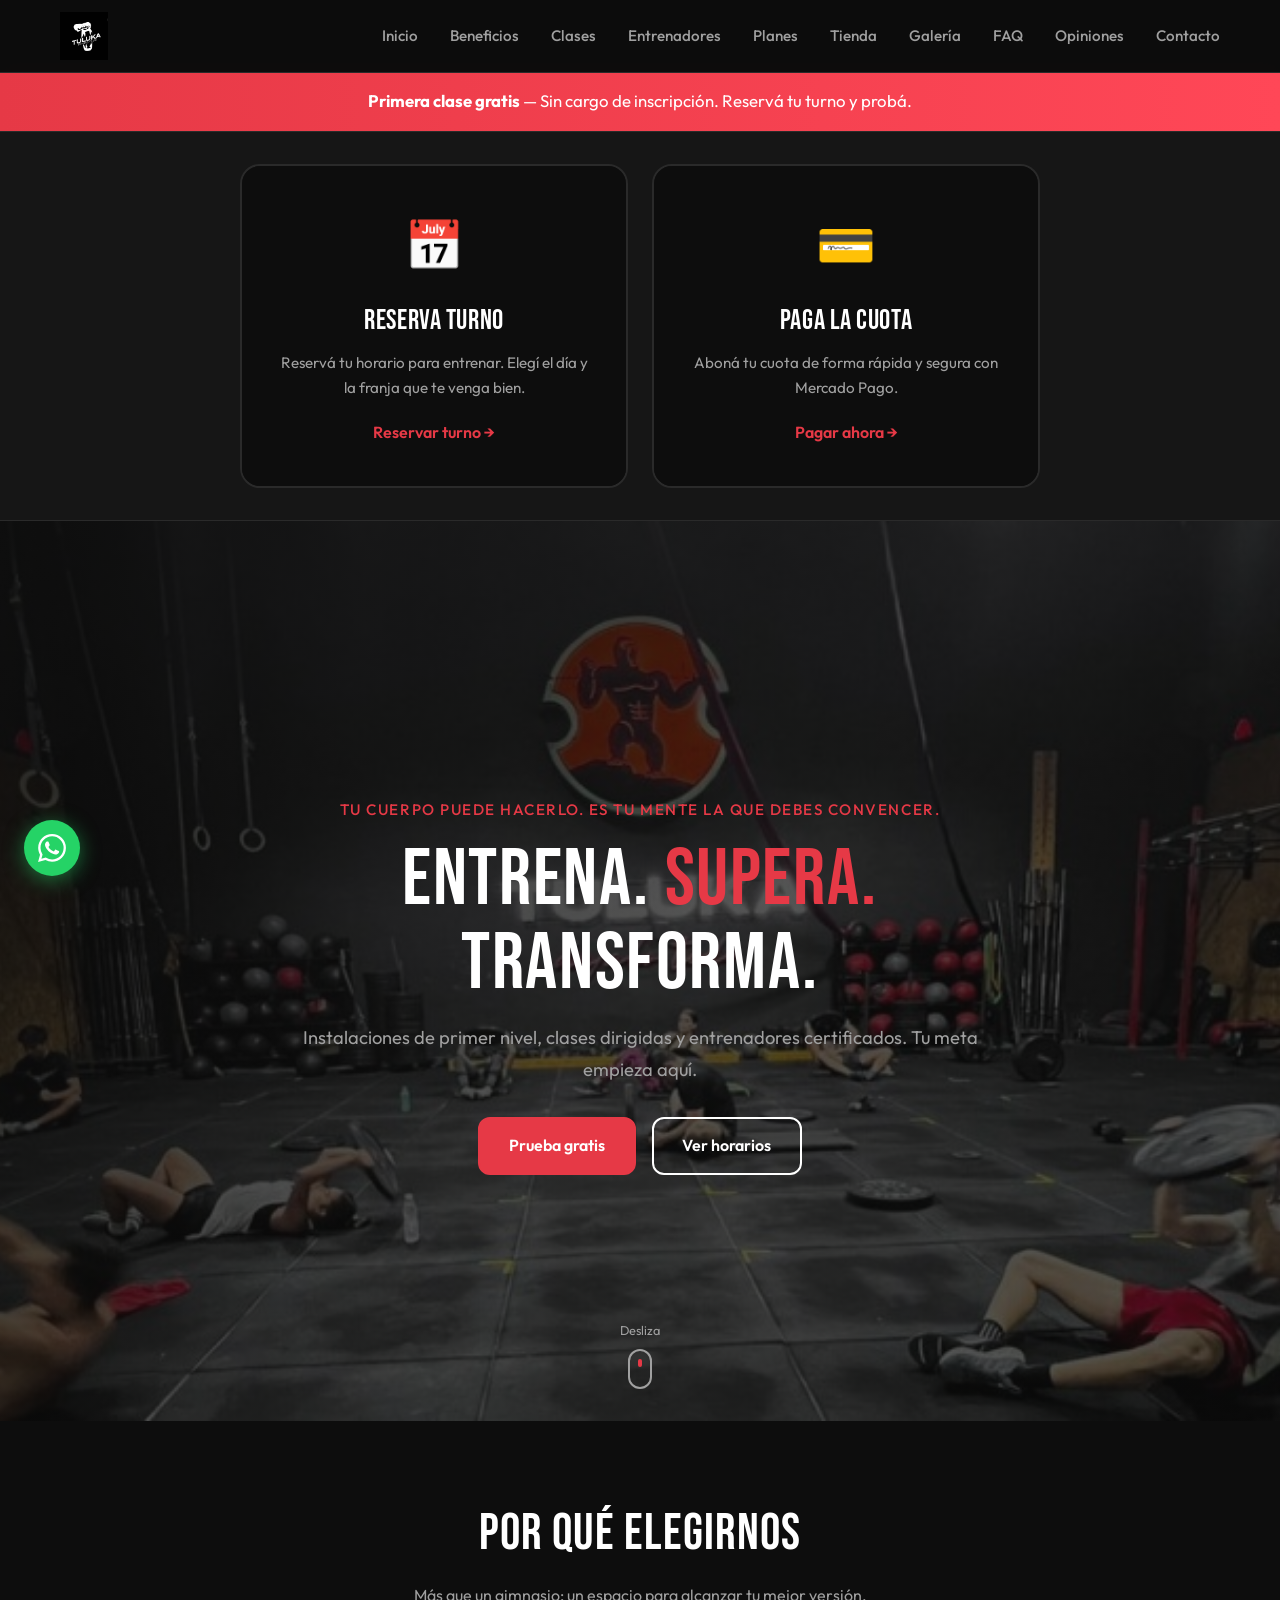
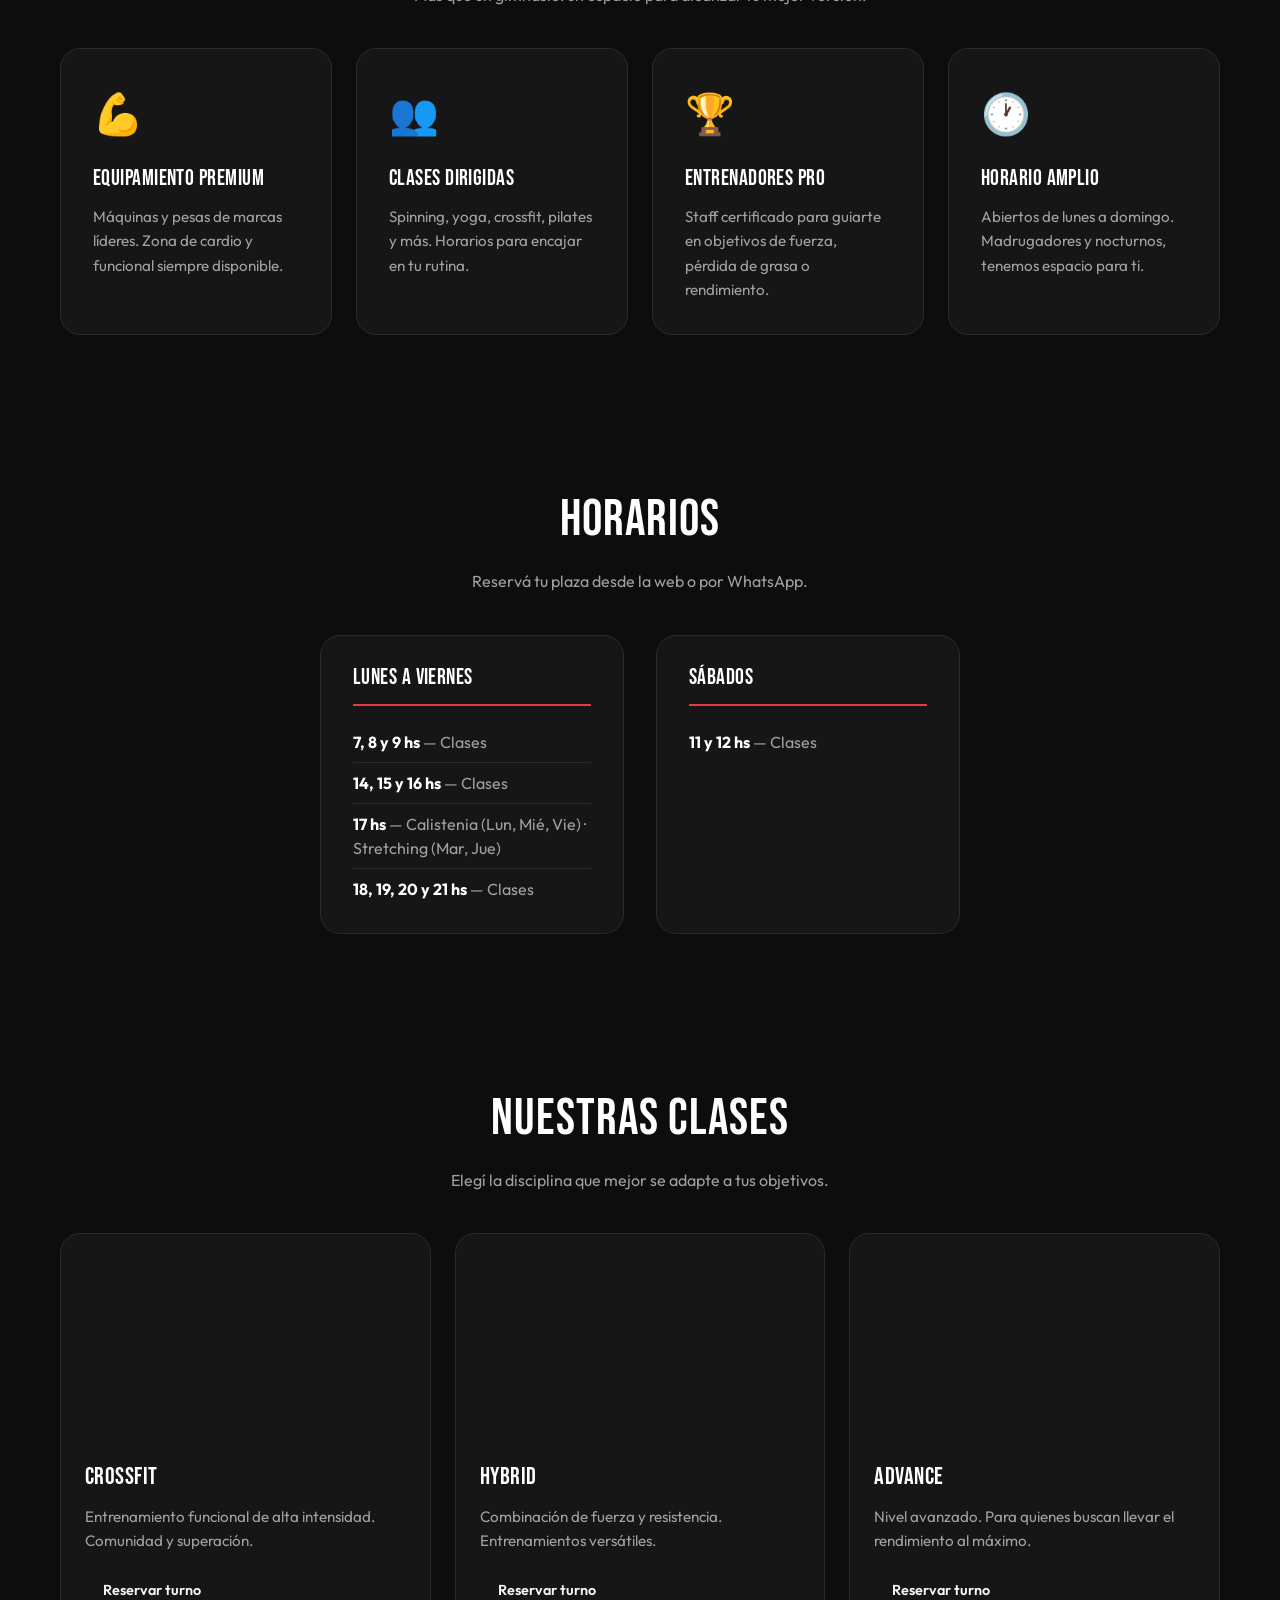
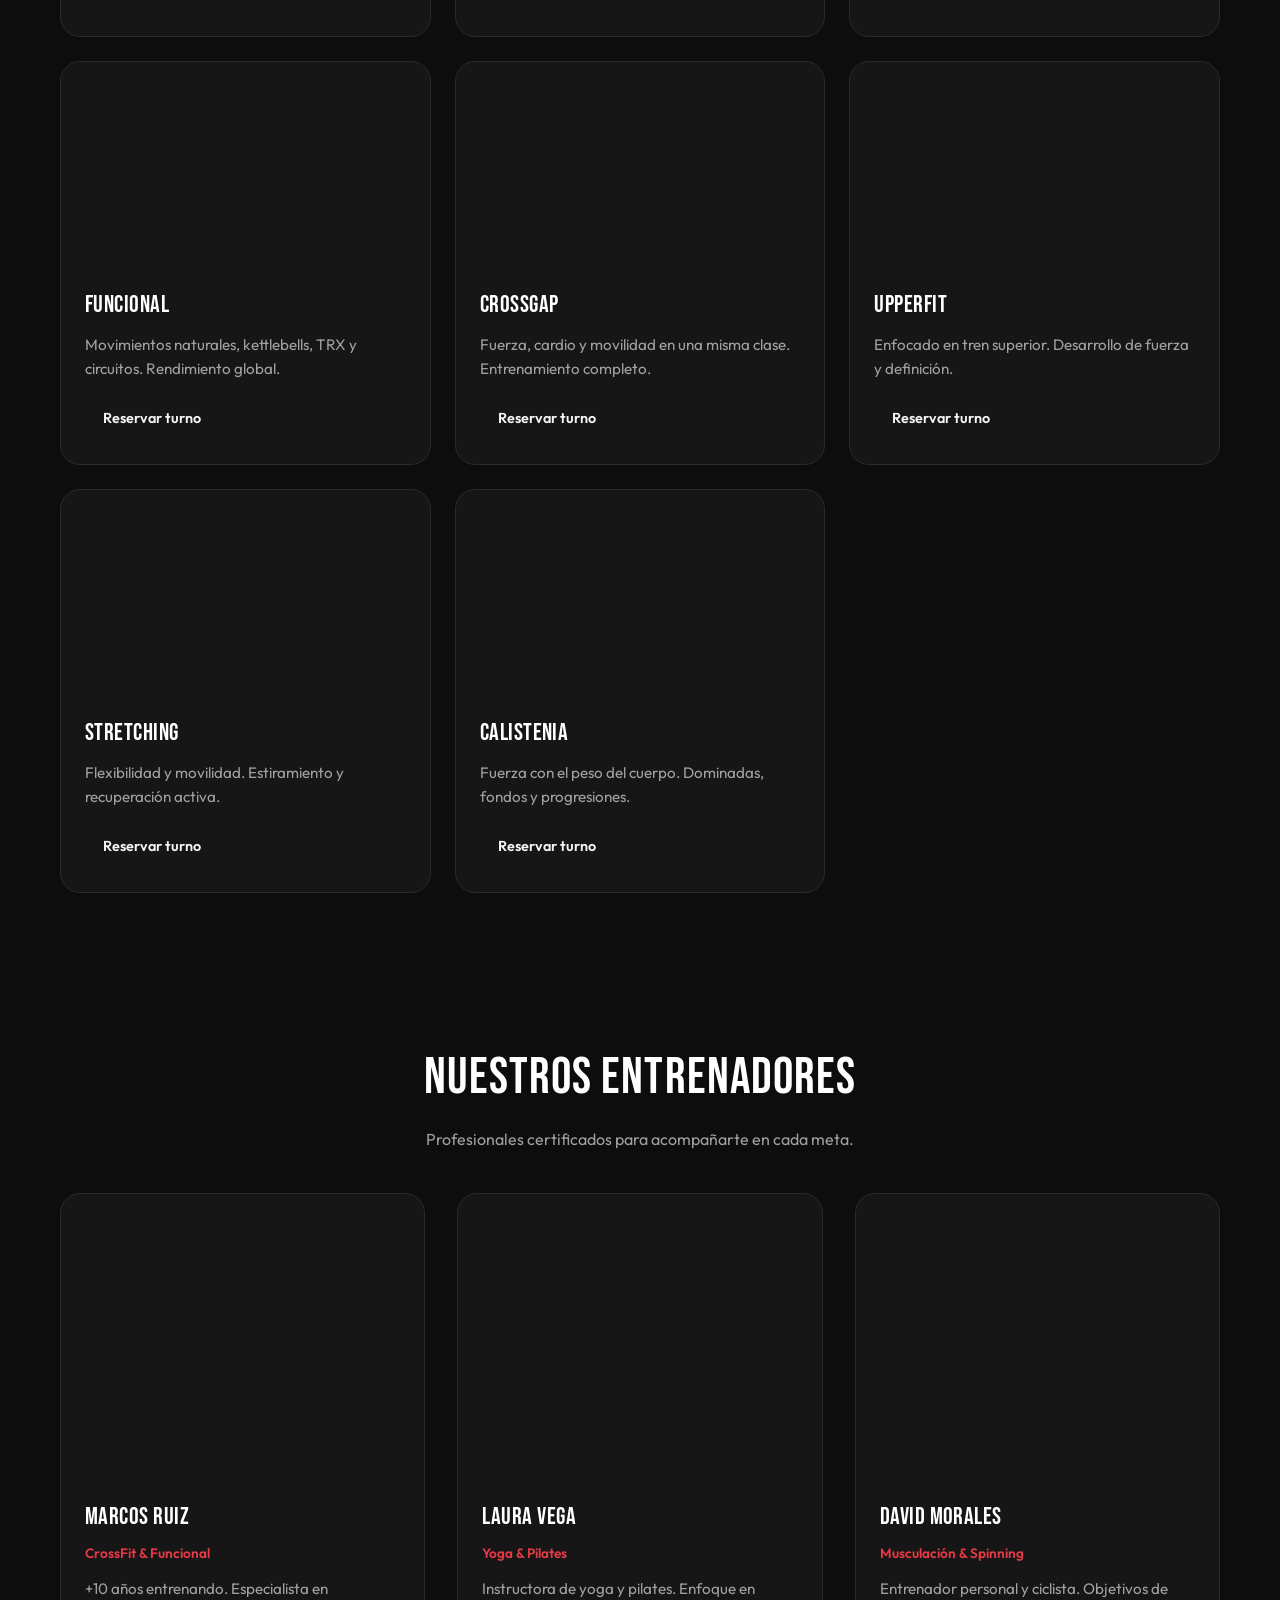
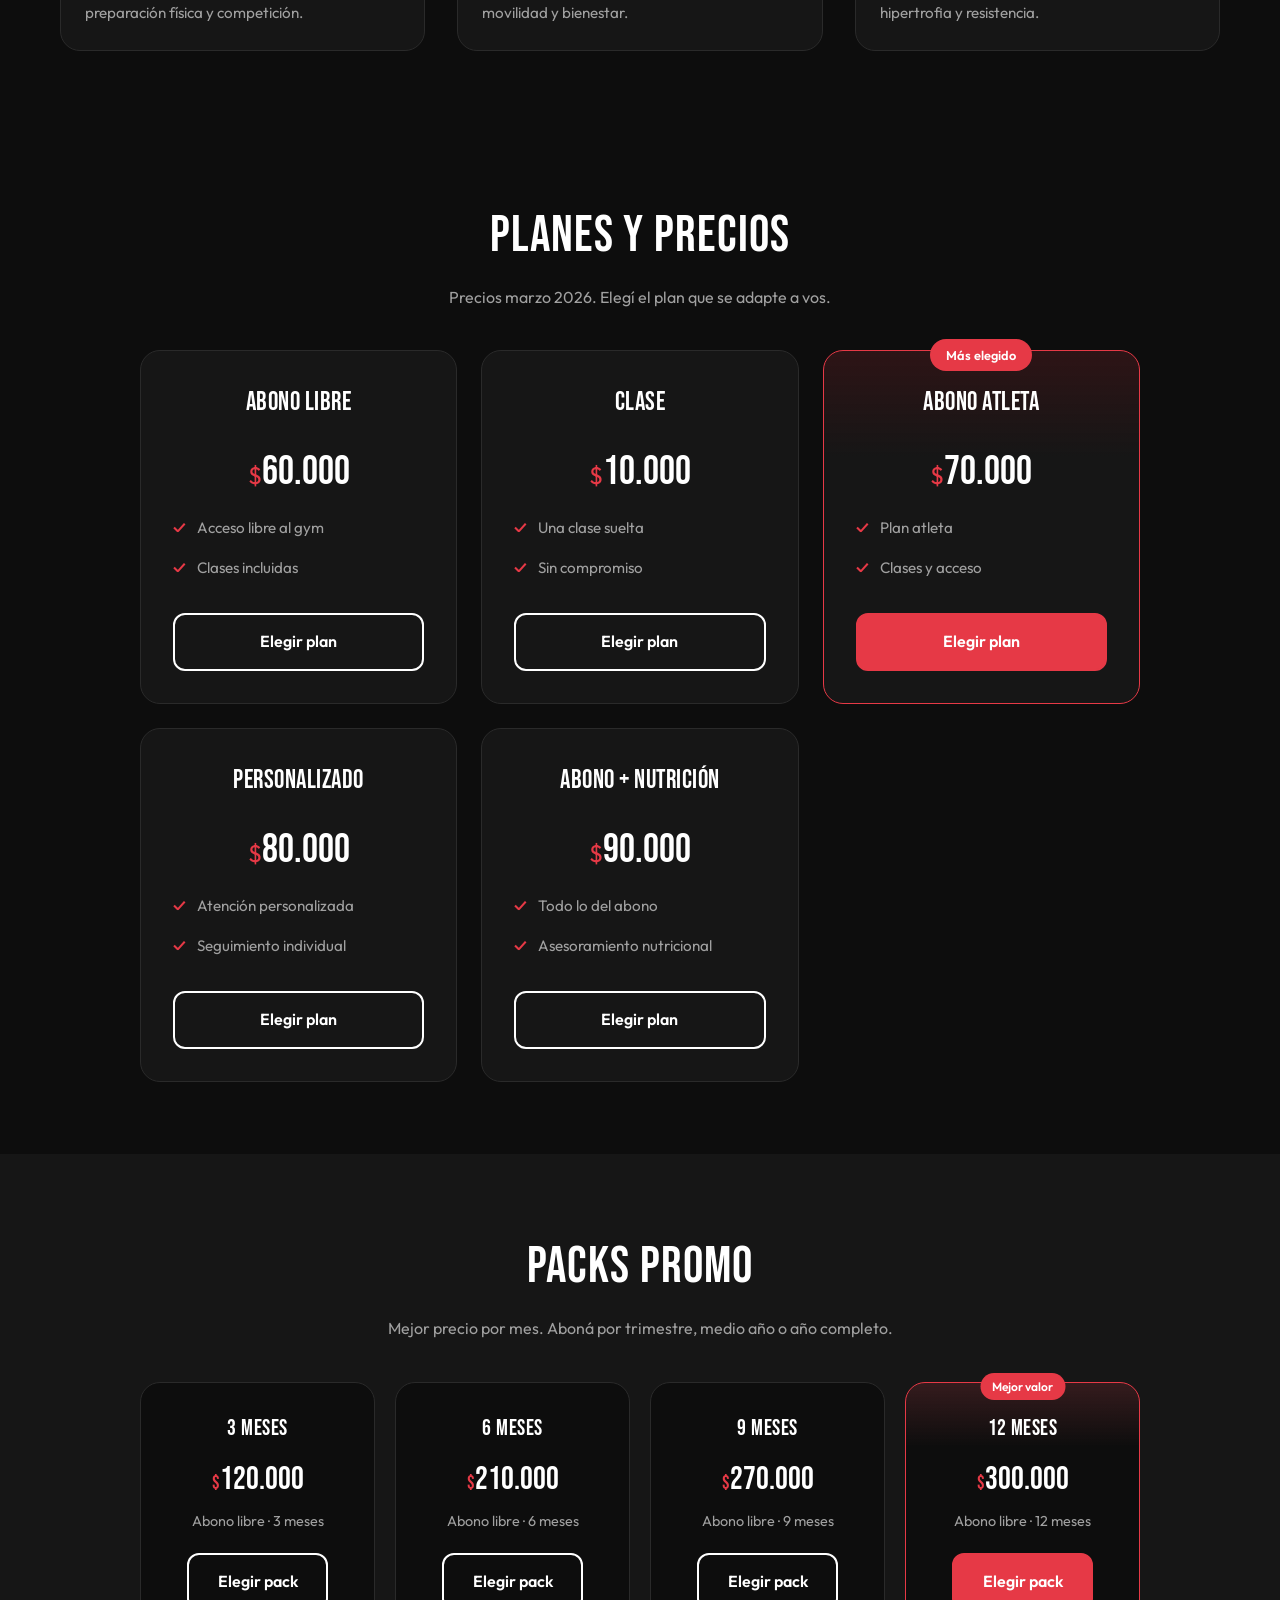
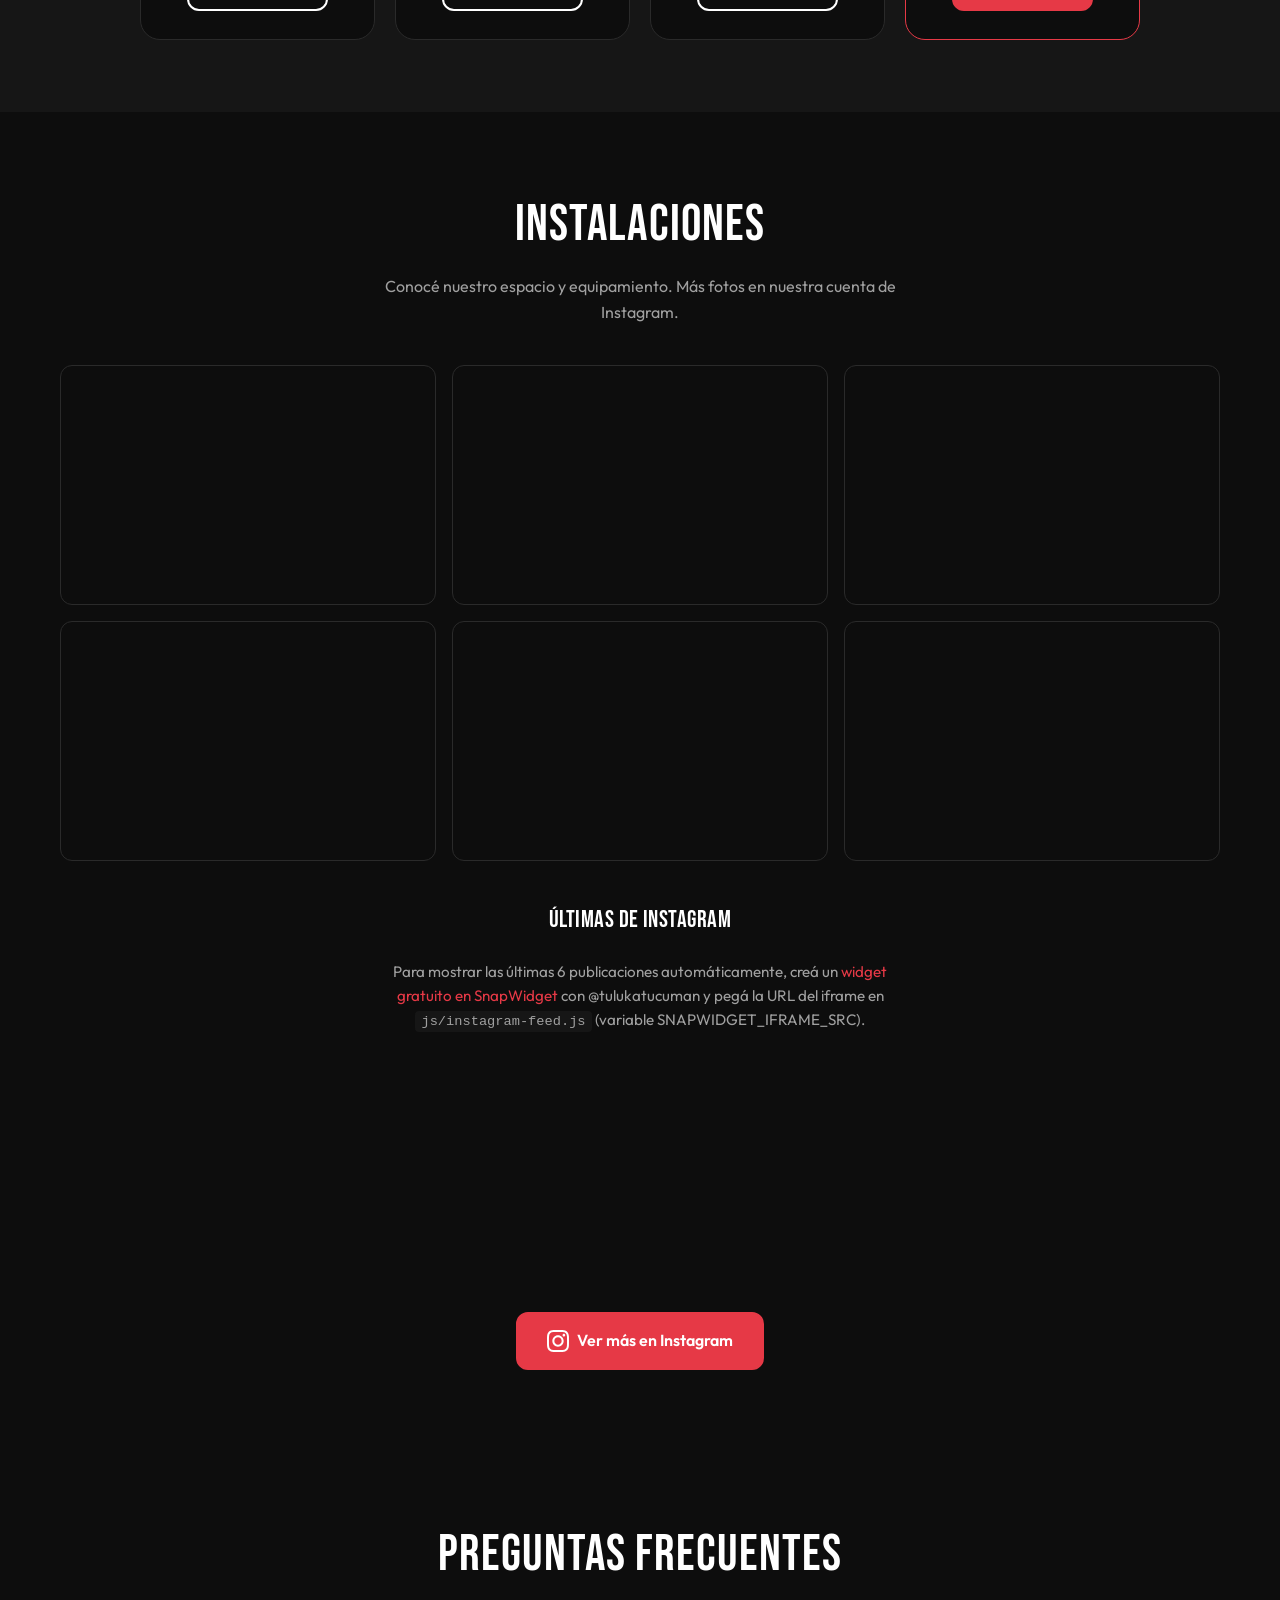
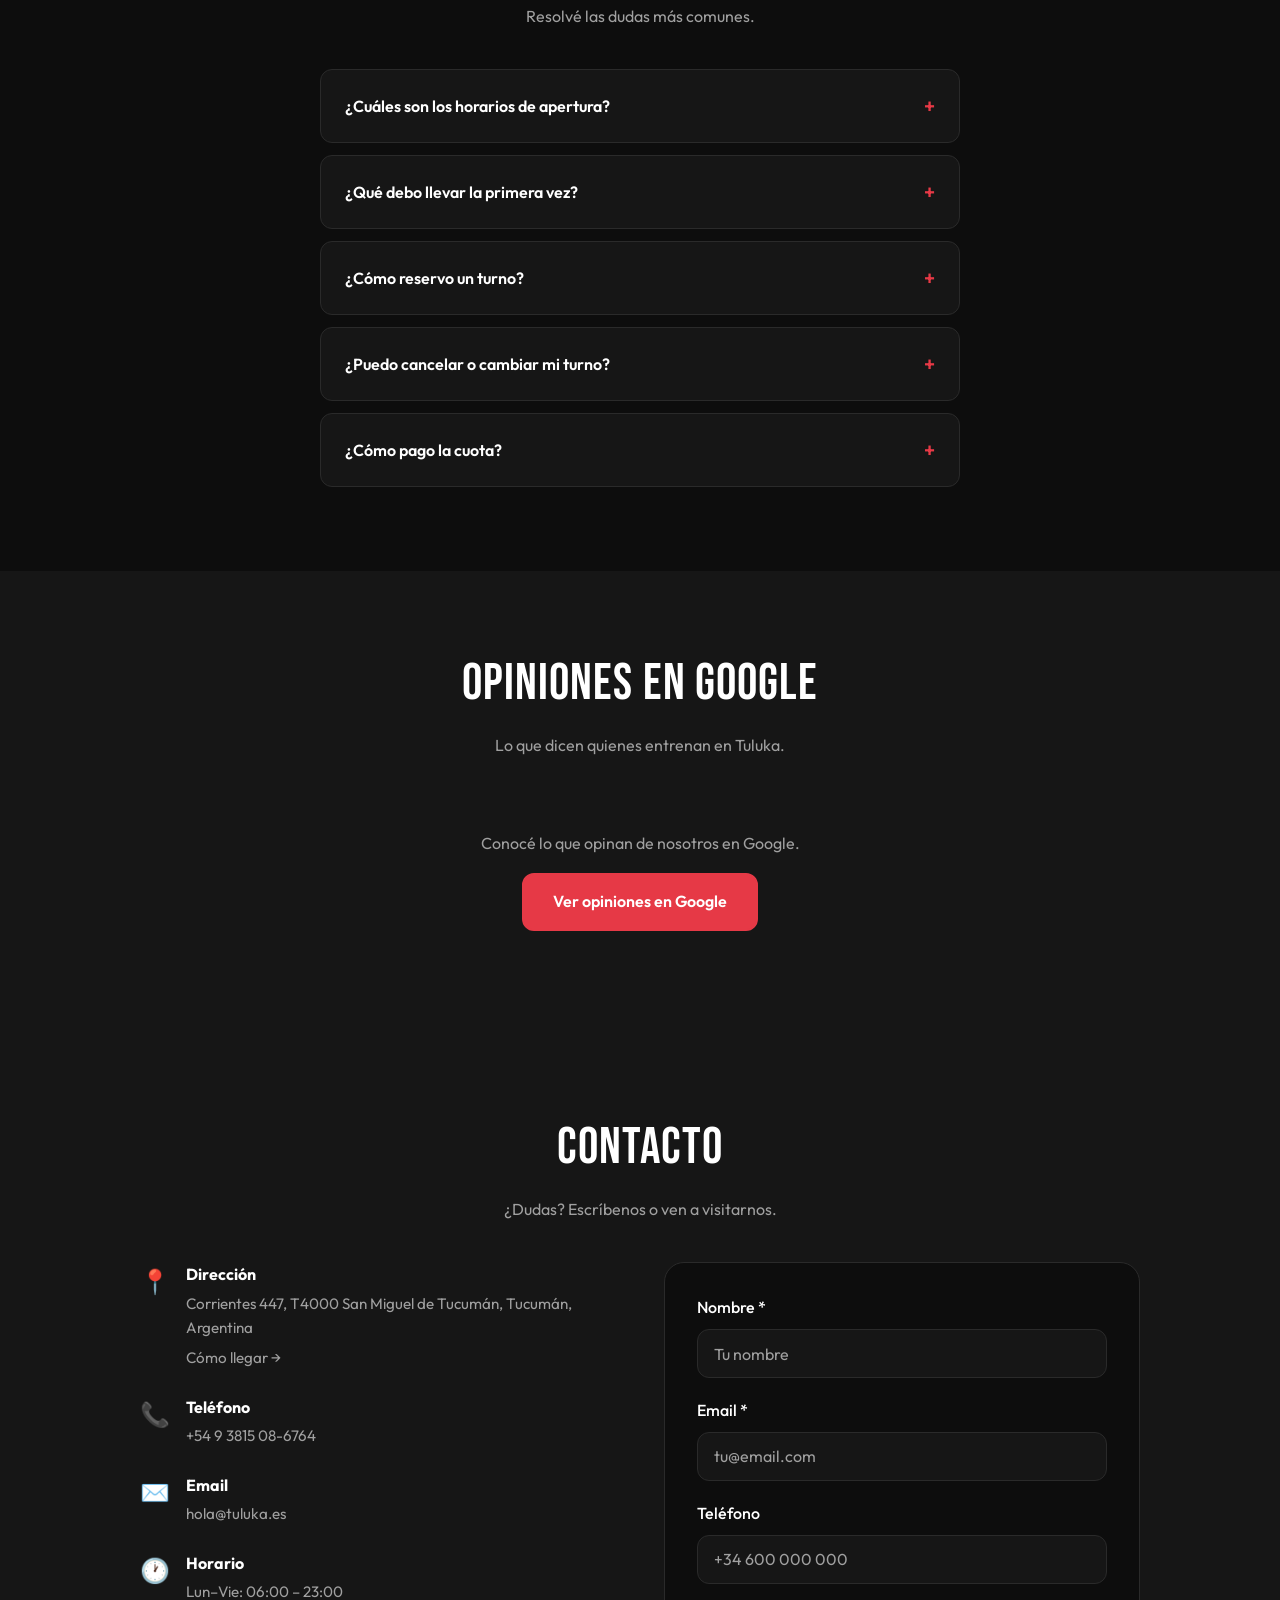
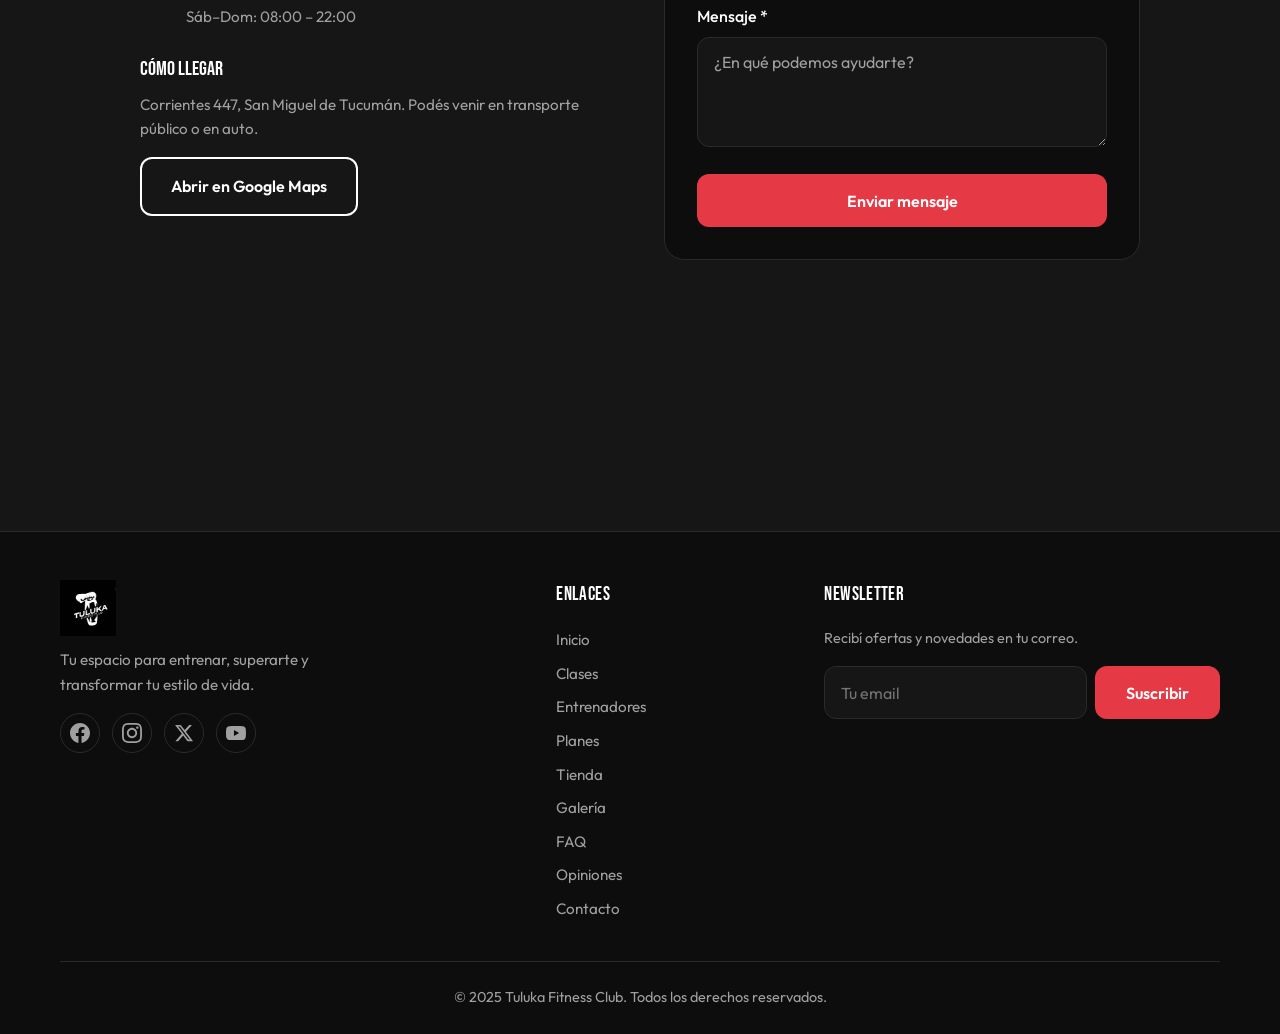
==== commit bfe1de55: "Hero: imagen local del salón Tuluka Made-with: Cursor" ====
--- a/index.html
+++ b/index.html
@@ -10,7 +10,7 @@
   <meta property="og:url" content="https://TU-DOMINIO.com/">
   <meta property="og:title" content="Tuluka Fitness Club — Entrena. Supera. Transforma.">
   <meta property="og:description" content="Gimnasio con clases dirigidas, reserva de turnos y pago por Mercado Pago. Vení a entrenar.">
-  <meta property="og:image" content="https://TU-DOMINIO.com/images/logo.png">
+  <meta property="og:image" content="https://TU-DOMINIO.com/images/hero-tuluka-salon.png">
   <meta property="og:locale" content="es_AR">
   <meta name="twitter:card" content="summary_large_image">
   <meta name="twitter:title" content="Tuluka Fitness Club — Entrena. Supera. Transforma.">
--- a/css/style.css
+++ b/css/style.css
@@ -245,7 +245,7 @@
 .hero-bg {
   position: absolute;
   inset: 0;
-  background: linear-gradient(135deg, rgba(13, 13, 13, 0.92) 0%, rgba(13, 13, 13, 0.7) 50%), url('https://images.unsplash.com/photo-1534438327276-14e5300c3a48?w=1920&q=85') center/cover no-repeat;
+  background: linear-gradient(135deg, rgba(13, 13, 13, 0.92) 0%, rgba(13, 13, 13, 0.7) 50%), url('../images/hero-tuluka-salon.png') center/cover no-repeat;
   z-index: -1;
 }
 
@@ -1029,10 +1029,6 @@
 }
 
 /* ===== Tienda / e-commerce ===== */
-.shop-page {
-  padding-top: 0;
-}
-
 .shop-hero {
   background: var(--bg-card);
   border-bottom: 1px solid var(--border);
@@ -1152,6 +1148,271 @@
   padding: 0.15em 0.4em;
   border-radius: 4px;
   font-size: 0.85em;
+}
+
+/* ===== Carrito tienda ===== */
+.btn-cart-fab {
+  position: fixed;
+  bottom: 5.5rem;
+  right: 1rem;
+  width: 56px;
+  height: 56px;
+  border-radius: 50%;
+  background: var(--accent);
+  color: var(--white);
+  border: none;
+  cursor: pointer;
+  z-index: 998;
+  display: flex;
+  align-items: center;
+  justify-content: center;
+  box-shadow: var(--shadow);
+  transition: var(--transition);
+}
+
+.btn-cart-fab:hover {
+  background: var(--accent-hover);
+  transform: scale(1.05);
+}
+
+.cart-badge {
+  position: absolute;
+  top: -4px;
+  right: -4px;
+  min-width: 22px;
+  height: 22px;
+  padding: 0 6px;
+  background: var(--white);
+  color: var(--accent);
+  font-size: 0.75rem;
+  font-weight: 700;
+  border-radius: 11px;
+  display: none;
+  align-items: center;
+  justify-content: center;
+}
+
+.cart-overlay {
+  position: fixed;
+  inset: 0;
+  background: rgba(0, 0, 0, 0.6);
+  z-index: 1090;
+  opacity: 0;
+  visibility: hidden;
+  transition: var(--transition);
+}
+
+.cart-overlay.is-open {
+  opacity: 1;
+  visibility: visible;
+}
+
+.cart-drawer {
+  position: fixed;
+  top: 0;
+  right: 0;
+  width: 100%;
+  max-width: 420px;
+  height: 100%;
+  background: var(--bg-dark);
+  border-left: 1px solid var(--border);
+  z-index: 1100;
+  display: flex;
+  flex-direction: column;
+  transform: translateX(100%);
+  transition: transform 0.3s ease;
+  box-shadow: -8px 0 40px rgba(0, 0, 0, 0.5);
+}
+
+.cart-drawer.is-open {
+  transform: translateX(0);
+}
+
+.cart-drawer-head {
+  display: flex;
+  align-items: center;
+  justify-content: space-between;
+  padding: 1.25rem 1.5rem;
+  border-bottom: 1px solid var(--border);
+}
+
+.cart-drawer-head h2 {
+  font-family: var(--font-heading);
+  font-size: 1.5rem;
+  font-weight: 400;
+  color: var(--white);
+  margin: 0;
+}
+
+.cart-drawer-close {
+  width: 44px;
+  height: 44px;
+  border: none;
+  background: transparent;
+  color: var(--text-muted);
+  font-size: 1.75rem;
+  line-height: 1;
+  cursor: pointer;
+  border-radius: var(--radius);
+}
+
+.cart-drawer-close:hover {
+  color: var(--accent);
+}
+
+.cart-drawer-body {
+  flex: 1;
+  overflow-y: auto;
+  padding: 1rem 1.5rem;
+}
+
+.cart-empty {
+  color: var(--text-muted);
+  text-align: center;
+  padding: 2rem 0;
+}
+
+.cart-line {
+  padding: 1rem 0;
+  border-bottom: 1px solid var(--border);
+}
+
+.cart-line-info {
+  display: flex;
+  flex-direction: column;
+  gap: 0.25rem;
+  margin-bottom: 0.5rem;
+}
+
+.cart-line-info strong {
+  color: var(--white);
+  font-size: 1rem;
+}
+
+.cart-line-price {
+  font-size: 0.85rem;
+  color: var(--text-muted);
+}
+
+.cart-line-actions {
+  display: flex;
+  align-items: center;
+  gap: 0.5rem;
+  flex-wrap: wrap;
+}
+
+.cart-qty-btn {
+  width: 32px;
+  height: 32px;
+  border: 1px solid var(--border);
+  background: var(--bg-card);
+  color: var(--white);
+  border-radius: var(--radius);
+  cursor: pointer;
+  font-size: 1.1rem;
+}
+
+.cart-qty-btn:hover {
+  border-color: var(--accent);
+}
+
+.cart-qty {
+  min-width: 2rem;
+  text-align: center;
+  color: var(--white);
+  font-weight: 600;
+}
+
+.cart-line-sub {
+  margin-left: auto;
+  font-weight: 600;
+  color: var(--accent);
+}
+
+.cart-remove {
+  width: 32px;
+  height: 32px;
+  border: none;
+  background: transparent;
+  color: var(--text-muted);
+  font-size: 1.25rem;
+  cursor: pointer;
+  line-height: 1;
+}
+
+.cart-remove:hover {
+  color: var(--accent);
+}
+
+.cart-total {
+  margin-top: 1rem;
+  color: var(--white);
+  font-size: 1.05rem;
+}
+
+.cart-note {
+  margin-top: 0.5rem;
+  font-size: 0.9rem;
+  color: var(--text-muted);
+}
+
+.cart-drawer-foot {
+  padding: 1.25rem 1.5rem;
+  border-top: 1px solid var(--border);
+  background: var(--bg-card);
+}
+
+.cart-alias-label {
+  font-size: 0.8rem;
+  color: var(--text-muted);
+  margin: 0 0 0.25rem;
+  text-transform: uppercase;
+  letter-spacing: 0.05em;
+}
+
+.cart-alias-value {
+  font-family: monospace;
+  font-size: 1.15rem;
+  color: var(--accent);
+  margin: 0 0 1rem;
+}
+
+.cart-drawer-foot .btn-block {
+  width: 100%;
+  margin-bottom: 0.5rem;
+}
+
+.btn-text {
+  background: transparent;
+  border: none;
+  color: var(--text-muted);
+  font-size: 0.9rem;
+  cursor: pointer;
+  padding: 0.75rem;
+  width: 100%;
+  margin-top: 0.25rem;
+}
+
+.btn-text:hover {
+  color: var(--accent);
+}
+
+.cart-clear-btn {
+  margin-top: 0.5rem;
+}
+
+@media (max-width: 768px) {
+  .btn-cart-fab {
+    bottom: 8.5rem;
+    right: 1rem;
+  }
+}
+
+@media (min-width: 769px) {
+  .btn-cart-fab {
+    bottom: 1.5rem;
+    right: 5.5rem;
+  }
 }
 
 /* ===== Gallery ===== */
